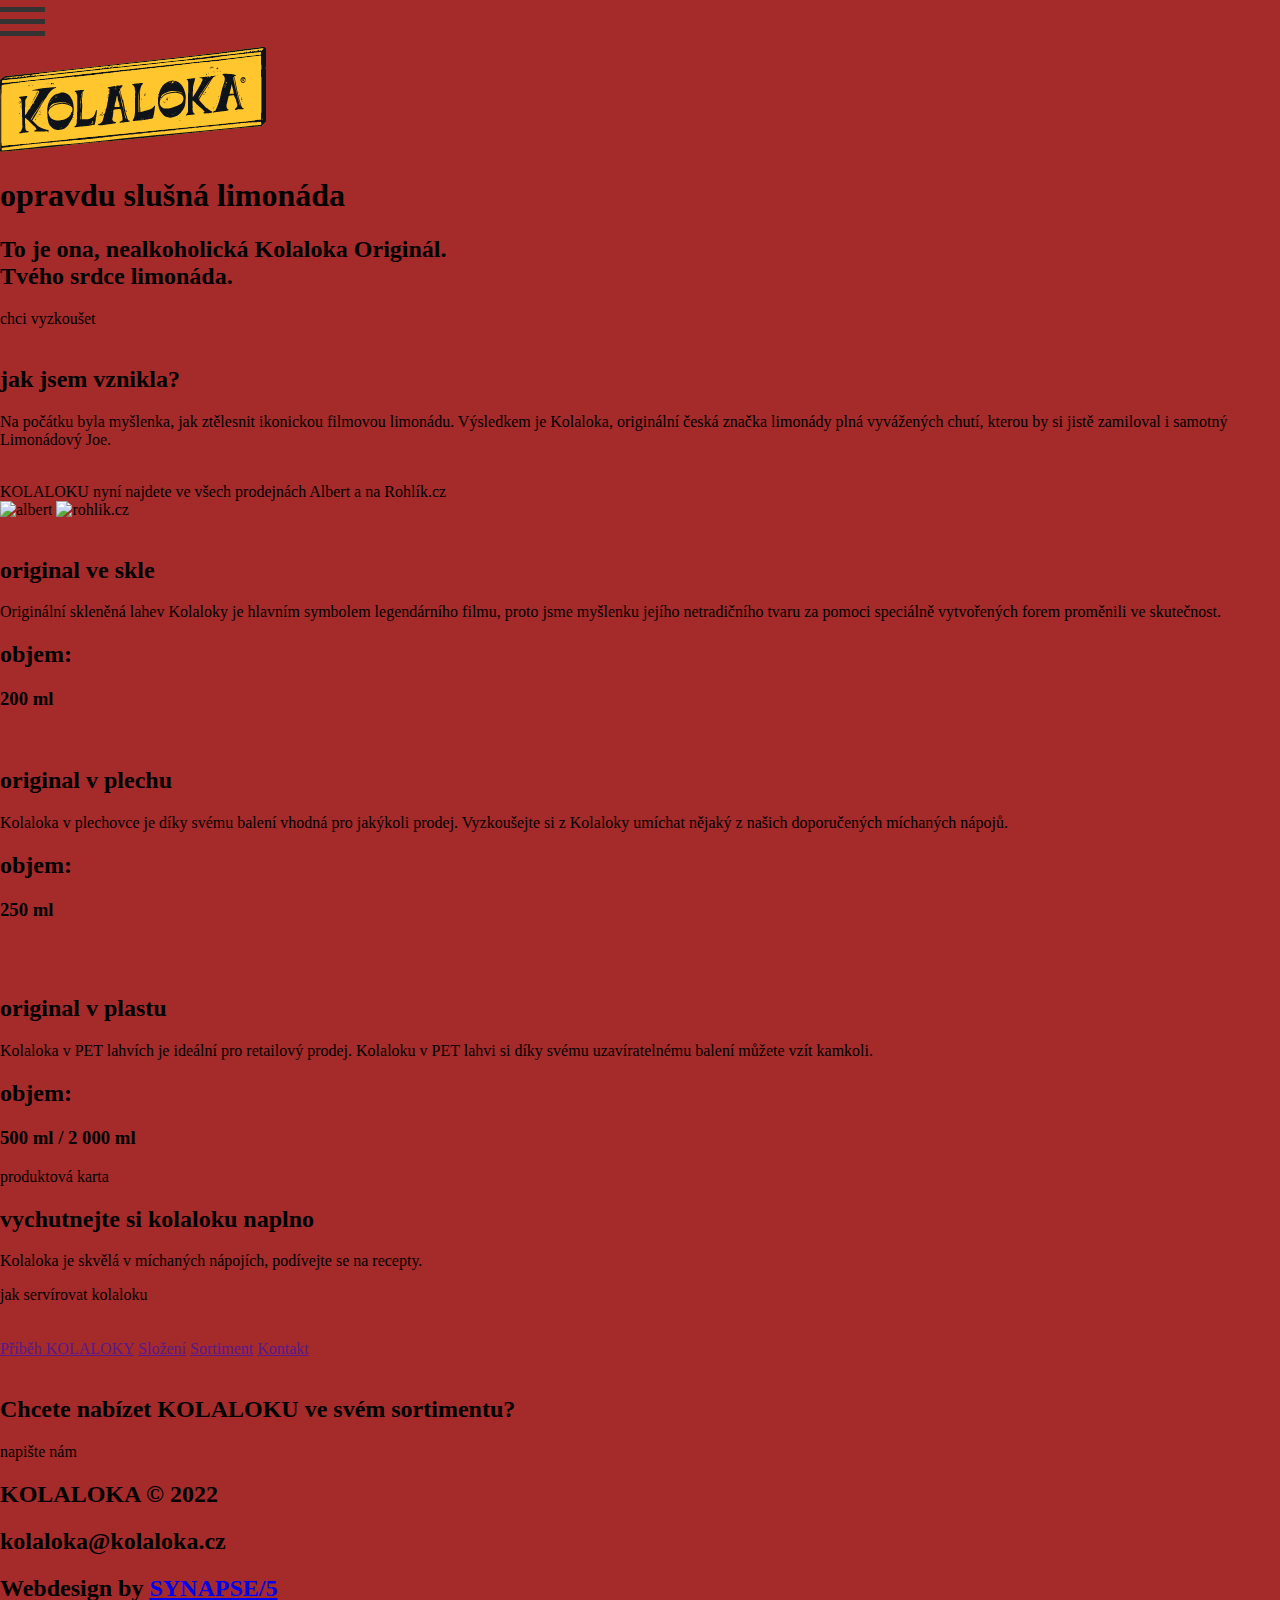
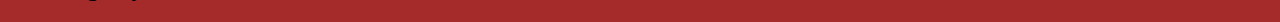
==== index.html @ 104c6e71 "first commit" ====
<!DOCTYPE html>
<html>
  <head>
    <meta charset="UTF-8" />
    <meta name="viewport" content="width=device-width, initial-scale=1" />
    <script src="https://ajax.googleapis.com/ajax/libs/jquery/3.6.0/jquery.min.js"></script>
    <link rel="stylesheet" href="./css/navbar.css" />
    <link rel="stylesheet" href="./css/hamburger.css" />


    <script src="./js/hamburger.js"></script>
    <script src="./js/navbar.js"></script>
    <script src="./js/navtoggle.js"></script>
  </head>
  <body style="max-width: 1920px; margin: auto; background-color: brown;" onresize="resize()">

<!-- Navigace (i pro mobil) -->

<div class="menu_overlay" id="translatetoggle">
      <div class="divbodyborder">
        <div class="flexlist">
          <ul class="list">
            <li class="listactive">
              <a onclick="toggle(1);"
                >KATEGORIE
                <img
                  src="./public/arrowrev.svg"
                  style="
                    z-index: 101;
                    padding-left: 1rem;
                    padding-bottom: 0.3rem;
                  "
              /></a>
            </li>
            <li class="list1"><a href="./o_nas.html">O NÁS</a></li>
            <li class="list1">
              <a href="./dalsi_produkty_sluzby.html">CO UMÍME</a>
            </li>
            <li class="list1"><a href="#">AKČNÍ NABÍDKA</a></li>
            <li class="list1"><a href="./kontakty.html">KONTAKTY</a></li>
          </ul>

          <ul class="list">
            <li class="listactive">
              <a onclick="toggle(2);"
                >OSTATNÍ
                <img
                  src="./public/arrowrev.svg"
                  style="
                    z-index: 101;
                    padding-left: 1rem;
                    padding-bottom: 0.3rem;
                  "
              /></a>
            </li>
            <li class="list2"><a href="ke_stazeni.html">KE STAŽENÍ</a></li>
            <li class="list2"><a href="#">REFERENCE</a></li>
          </ul>

          <ul class="list">
            <li class="listactive">
              <a onclick="toggle(3);"
                >KONTAKTY
                <img
                  src="./public/arrowrev.svg"
                  style="
                    z-index: 101;
                    padding-left: 1rem;
                    padding-bottom: 0.3rem;
                  "
              /></a>
            </li>
            <li class="list3">
              <a href="https://www.instagram.com/bestparkett/?hl=en"
                >FACEBOOK</a
              >
            </li>
            <li class="list3">
              <a href="https://www.facebook.com/Bestparkett-433970756640379/"
                >INSTAGRAM</a
              >
            </li>
            <li class="list3"><a href="#">TEL.: +420 774 280 205</a></li>
          </ul>
        </div>
      </div>
    </div>


<nav>
<div>

</div>



        <div class="container2" onclick="myFunction(this)" style="z-index: 101">
          <div class="bar1"></div>
          <div class="bar2"></div>
          <div class="bar3"></div>
        </div>


<div>
  <img src="./public/logo.png" alt="kolaloka_logo">
</div>
</nav>

<!-- Indexový header (jiný naž na podstránkách) -->

<main>
  <div>
    <h1>opravdu slušná limonáda</h1>
    <h2>To je ona, nealkoholická Kolaloka Originál. <br> Tvého srdce limonáda. </h2>
    <div>chci vyzkoušet</div>


  </div>
<div>
  <img src="" alt="">
</div>

</main>


<section>
  <h2>jak jsem vznikla?</h2>
  <p>Na počátku byla myšlenka, jak ztělesnit ikonickou filmovou limonádu. Výsledkem je Kolaloka, originální česká značka limonády plná vyvážených chutí, kterou by si jistě zamiloval i samotný Limonádový Joe.</p>
<div><img src="" alt=""></div>


</section>

<section>
<div>
  KOLALOKU nyní najdete ve všech prodejnách Albert a na Rohlík.cz


</div>

<div>
<img src="" alt="albert">
<img src="" alt="rohlik.cz">
</div>
</section>



<section>
<div>
  <img src="" alt="">
  <img src="" alt="">
  <h2>
    original ve skle
  </h2>
  <p>
    Originální skleněná lahev Kolaloky je hlavním symbolem legendárního filmu, proto jsme myšlenku jejího netradičního tvaru za pomoci speciálně vytvořených forem proměnili ve skutečnost.
  </p>
  <h2>
    objem:
  </h2>
  <h3>
    200 ml
  </h3>
</div>

<div>
    <img src="" alt="">
  <img src="" alt="">
  <h2>
    original v plechu
  </h2>
  <p>
    Kolaloka v plechovce je díky svému balení vhodná pro jakýkoli prodej. Vyzkoušejte si z Kolaloky umíchat nějaký z našich doporučených míchaných nápojů.
  </p>
  <h2>
    objem:
  </h2>
  <h3>
    250 ml
  </h3>
</div>

<div>
    <div>
      <img src="" alt="">
      <img src="" alt="">
    </div>
  <img src="" alt="">
  <h2>
    original v plastu
  </h2>
  <p>
    Kolaloka v PET lahvích je ideální pro retailový prodej. Kolaloku v PET lahvi si díky svému uzavíratelnému balení můžete vzít kamkoli.
  </p>
  <h2>
    objem:
  </h2>
  <h3>
    500 ml / 2 000 ml
  </h3>
</div>

<div>produktová karta</div>
</section>


<section>
  <h2>vychutnejte si kolaloku naplno</h2>
  <p>Kolaloka je skvělá v míchaných nápojích, podívejte se na recepty.</p>
  <div>jak servírovat kolaloku</div>
</section>

<section>
  <img src="" alt="">
</section>

<section>
  <img src="" alt="">
</section>

<section>

 <!-- insert instagram plug in -->

</section>


<!-- footer sekce -->
<section>
<div>
  <a href="">Příběh KOLALOKY</a>
   <a href="">Složení</a>
    <a href="">Sortiment</a>
     <a href="">Kontakt</a>
</div>

<div>
  <img src="" alt="">
</div>

<div>
  <h2>Chcete nabízet KOLALOKU ve svém sortimentu?</h2>
  <div>napište nám</div>
</div>
</section>

<!-- copyright -->

<footer>

  <h2> KOLALOKA © 2022 </h2>
  <h2> kolaloka@kolaloka.cz</h2>
  <h2>Webdesign by <a href="https://www.synapse5.com/">SYNAPSE/5</a></h2>

</footer>
  </body>
---- css/navbar.css ----
.menu_overlay {
  width: 100%;
  max-width: 1920px;
  height: 100vh;
  position: absolute;
  overflow: hidden;
  color: #fff;
  z-index: 100;
  transform: translateY(-100%);
  transition: transform 0.5s ease;
  background-color: #DA251D;
  display: flex;
  justify-content: center;
  align-items: center;
}
.flexlist{
  display: flex; 
  flex-direction: row; 
  justify-content: space-between;
}
.active{
  max-width: 1920px;
  width: 100%;
  height: 100vh;
  position: absolute;
  overflow: hidden;
  color: #fff;
  z-index: 100;
  transform: translateY(0%);
  transition: transform 0.5s ease;
  background-color: #DA251D;
  display: flex;
  justify-content: center;
  align-items: center;
}

.list li {
  list-style-type: none;
  height: 90px;
  width: 280px;
  padding: 5px;
}

.list a {
  font-size: 1.5rem;
  font-family: 'Poppins', sans-serif;
  font-weight: 500;
  text-decoration: none;
  color: #fff;
  display: block;
  border-bottom: 2px solid transparent;
  transition: all 0.4s ease;
}

.list a:hover {
  color: #000000;
}

.menu_overlay .fas {
  position: absolute;
  right: 20px;
  top: 20px;
  font-size: 2.5rem;
  transition: all 0.3s ease;
  z-index: 100;
}
.menu_overlay .fas:hover {
  color: #222;
  transform: scale(1.1) rotate(180deg);
}

.fas {
  font-size: 2rem;
  color: #222;
}

.fas:hover {
  color: #222;
}

.listactive{
  display: none;
  cursor: pointer;
}

.list1{
  display:block;
  transition: .6s ease opacity,.6s ease transform;
}

.list2{
  display:block;
  transition: .6s ease opacity,.6s ease transform;
}

.list3{
  display:block;
  transition: .6s ease opacity,.6s ease transform;
}

@media (min-width: 451px) and (max-width: 1222px) {

  .listactive{
    display: block;
  }
  
  .list1{
    display:none;
   
  }
  
  .list2{
    display:none;
    
  }
  
  .list3{
    display:none;
  }
  
    .list {
      display: flex;
      flex-direction: column;
    }
  
  
  
    .flexlist{
    display: flex; 
    flex-direction: column; 
    justify-content: center;
  }
  
  .list li {
  height: 35px;
  }

}

@media screen and (max-width: 450px) {
.listactive{
  display: block;
}

.list1{
  display:none;
 
}

.list2{
  display:none;
  
}

.list3{
  display:none;
}

  .list {
    display: flex;
    flex-direction: column;
  }



  .flexlist{
  display: flex; 
  flex-direction: column; 
  justify-content: center;
}

.list li {
height: 35px;
}
}
---- css/hamburger.css ----
.container {
  display: flex;
  flex-direction: row;
  justify-content: center;
  padding-bottom: 0.5rem;

}

.container2 {
  display: inline-block;
  cursor: pointer;

}

.bar1,
.bar2,
.bar3 {
  width: 45px;
  height: 5px;
  background-color: #333;
  margin: 7px 0;
  transition: 0.4s;
}

.change .bar1 {
  -webkit-transform: rotate(-45deg) translate(-9px, 6px);
  transform: rotate(-45deg) translate(-9px, 6px);
  background-color: white;
}

.change .bar2 {
  opacity: 0;
}

.change .bar3 {
  -webkit-transform: rotate(45deg) translate(-8px, -8px);
  transform: rotate(45deg) translate(-8px, -8px);
  background-color: white;
}

@media (min-width: 1025px) and (max-width: 1280px) {
}

@media (min-width: 768px) and (max-width: 1024px) {
}

@media (min-width: 481px) and (max-width: 1100px) {
  .container {
    display: flex;
    flex-direction: row;
    justify-content: center;
    padding-bottom: 0.5rem;
  }

  .container2 {
    display: inline-block;
    cursor: pointer;
  }

  .bar1,
  .bar2,
  .bar3 {
    width: 45px;
    height: 5px;
    background-color: #333;
    margin: 7px 0;
    transition: 0.4s;
  }

  .change .bar1 {
    -webkit-transform: rotate(-45deg) translate(-9px, 6px);
    transform: rotate(-45deg) translate(-9px, 6px);
  }

  .change .bar2 {
    opacity: 0;
  }

  .change .bar3 {
    -webkit-transform: rotate(45deg) translate(-8px, -8px);
    transform: rotate(45deg) translate(-8px, -8px);
  }
}

@media (max-width: 480px) {
  .container {
    display: flex;
    flex-direction: row;
    justify-content: center;
    padding-bottom: 0.5rem;
  }

  .container2 {
    display: inline-block;
    cursor: pointer;
  }

  .bar1,
  .bar2,
  .bar3 {
    width: 45px;
    height: 5px;
    background-color: #333;
    margin: 7px 0;
    transition: 0.4s;
  }

  .change .bar1 {
    -webkit-transform: rotate(-45deg) translate(-9px, 6px);
    transform: rotate(-45deg) translate(-9px, 6px);
  }

  .change .bar2 {
    opacity: 0;
  }

  .change .bar3 {
    -webkit-transform: rotate(45deg) translate(-8px, -8px);
    transform: rotate(45deg) translate(-8px, -8px);
  }
}
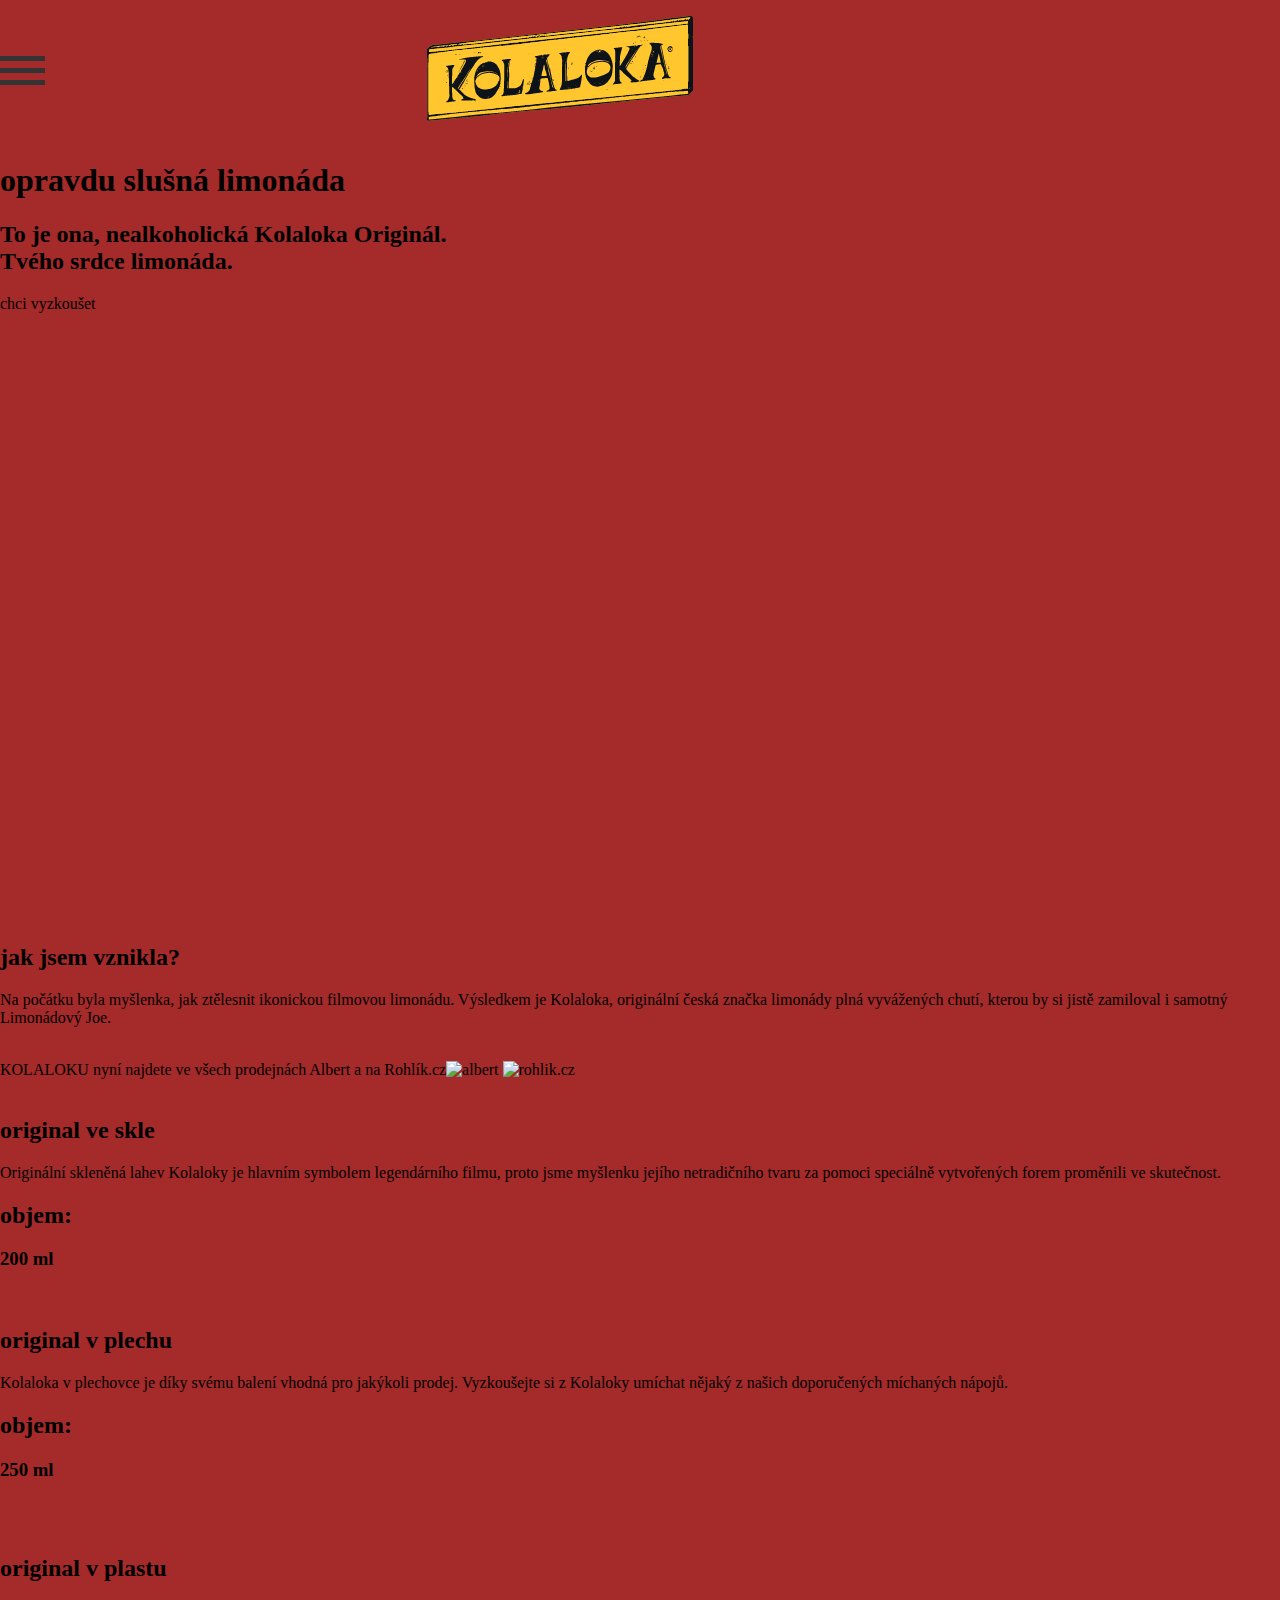
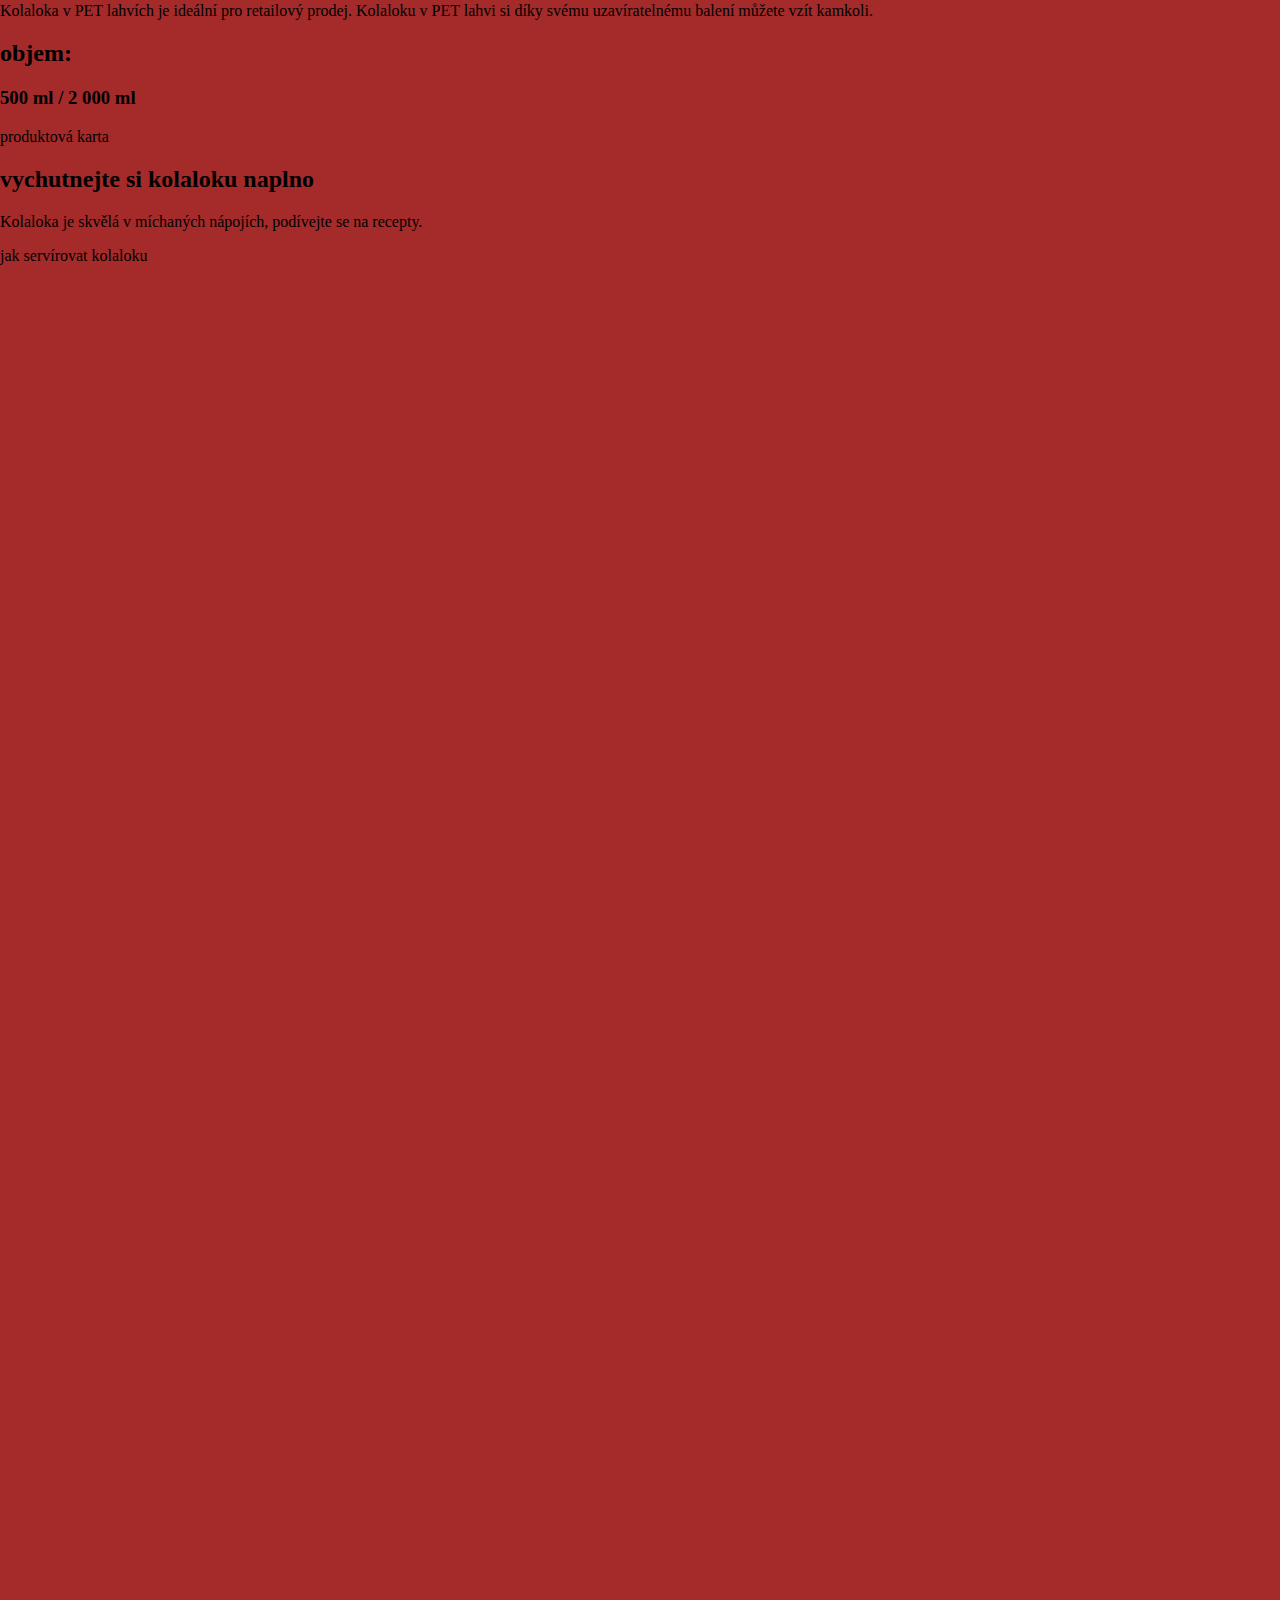
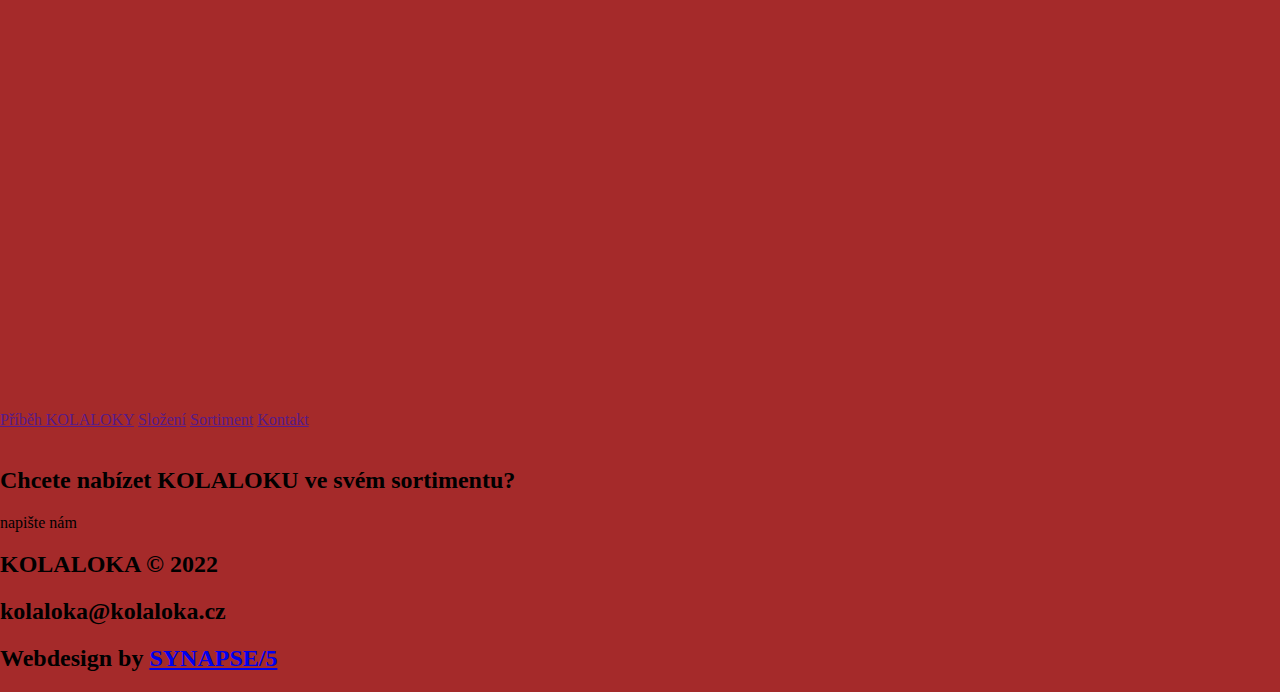
==== commit 9204551b: "core html with styles to be transfered as css" ====
--- a/index.html
+++ b/index.html
@@ -6,7 +6,7 @@
     <script src="https://ajax.googleapis.com/ajax/libs/jquery/3.6.0/jquery.min.js"></script>
     <link rel="stylesheet" href="./css/navbar.css" />
     <link rel="stylesheet" href="./css/hamburger.css" />
-
+    <link rel="stylesheet" href="./css/global.css" />
 
     <script src="./js/hamburger.js"></script>
     <script src="./js/navbar.js"></script>
@@ -87,14 +87,10 @@
     </div>
 
 
-<nav>
-<div>
-
-</div>
-
-
-
-        <div class="container2" onclick="myFunction(this)" style="z-index: 101">
+<nav style="display: grid; grid-template-columns: 1fr 1fr 1fr; padding-top: 1rem; padding-bottom: 1rem;" class="element_border">
+
+
+        <div class="container2" onclick="myFunction(this)" style="z-index: 101; margin-top: auto; margin-bottom: auto;">
           <div class="bar1"></div>
           <div class="bar2"></div>
           <div class="bar3"></div>
@@ -104,11 +100,19 @@
 <div>
   <img src="./public/logo.png" alt="kolaloka_logo">
 </div>
+
+<div>
+
+</div>
+
 </nav>
 
+
 <!-- Indexový header (jiný naž na podstránkách) -->
-
-<main>
+<div style="width:100%; min-height: 783px; background-image: url('./public/index/header_bg.png'); background-repeat: no-repeat;
+  background-size: 783px, auto">
+<!-- <img src="./public/index/header_bg.png" alt="" style="position: absolute; z-index: -2;"> -->
+<main class="element_border" style="height: inherit; display: grid; grid-template-columns: 1fr 1fr;">
   <div>
     <h1>opravdu slušná limonáda</h1>
     <h2>To je ona, nealkoholická Kolaloka Originál. <br> Tvého srdce limonáda. </h2>
@@ -116,12 +120,12 @@
 
 
   </div>
-<div>
-  <img src="" alt="">
+<div style="width: 100%; ">
+  <img src="./public/index/kolaloka_char_header.png" style="height: 719px; margin-top: 3.9rem;" alt="">
 </div>
 
 </main>
-
+</div>
 
 <section>
   <h2>jak jsem vznikla?</h2>
@@ -131,16 +135,16 @@
 
 </section>
 
-<section>
-<div>
+<section class="element_border" style="display: flex; flex-direction:row">
+<div style="margin-left:0; ">
   KOLALOKU nyní najdete ve všech prodejnách Albert a na Rohlík.cz
 
 
 </div>
 
-<div>
-<img src="" alt="albert">
-<img src="" alt="rohlik.cz">
+<div style="margin-right:0; ">
+<img src="./public/index/albert.svg" alt="albert">
+<img src="./public/index/rohlik.png" alt="rohlik.cz">
 </div>
 </section>
 
@@ -205,21 +209,22 @@
 </section>
 
 
-<section>
+<section class="element_border" style="min-height: 440px;">
+  <img src="./public/index/Jakservirovat.png" alt="" style="position: absolute; z-index: -2;">
   <h2>vychutnejte si kolaloku naplno</h2>
   <p>Kolaloka je skvělá v míchaných nápojích, podívejte se na recepty.</p>
   <div>jak servírovat kolaloku</div>
 </section>
 
-<section>
-  <img src="" alt="">
-</section>
-
-<section>
-  <img src="" alt="">
-</section>
-
-<section>
+<section class="element_border" style="min-height: 363px;">
+  <img src="./public/index/novaprichut.png" alt="">
+</section>
+
+<section style="padding-top:4rem;">
+  <img src="./public/index/kdeochutnat.png" alt="">
+</section>
+
+<section style="height: 960px; width:100%;">
 
  <!-- insert instagram plug in -->
 
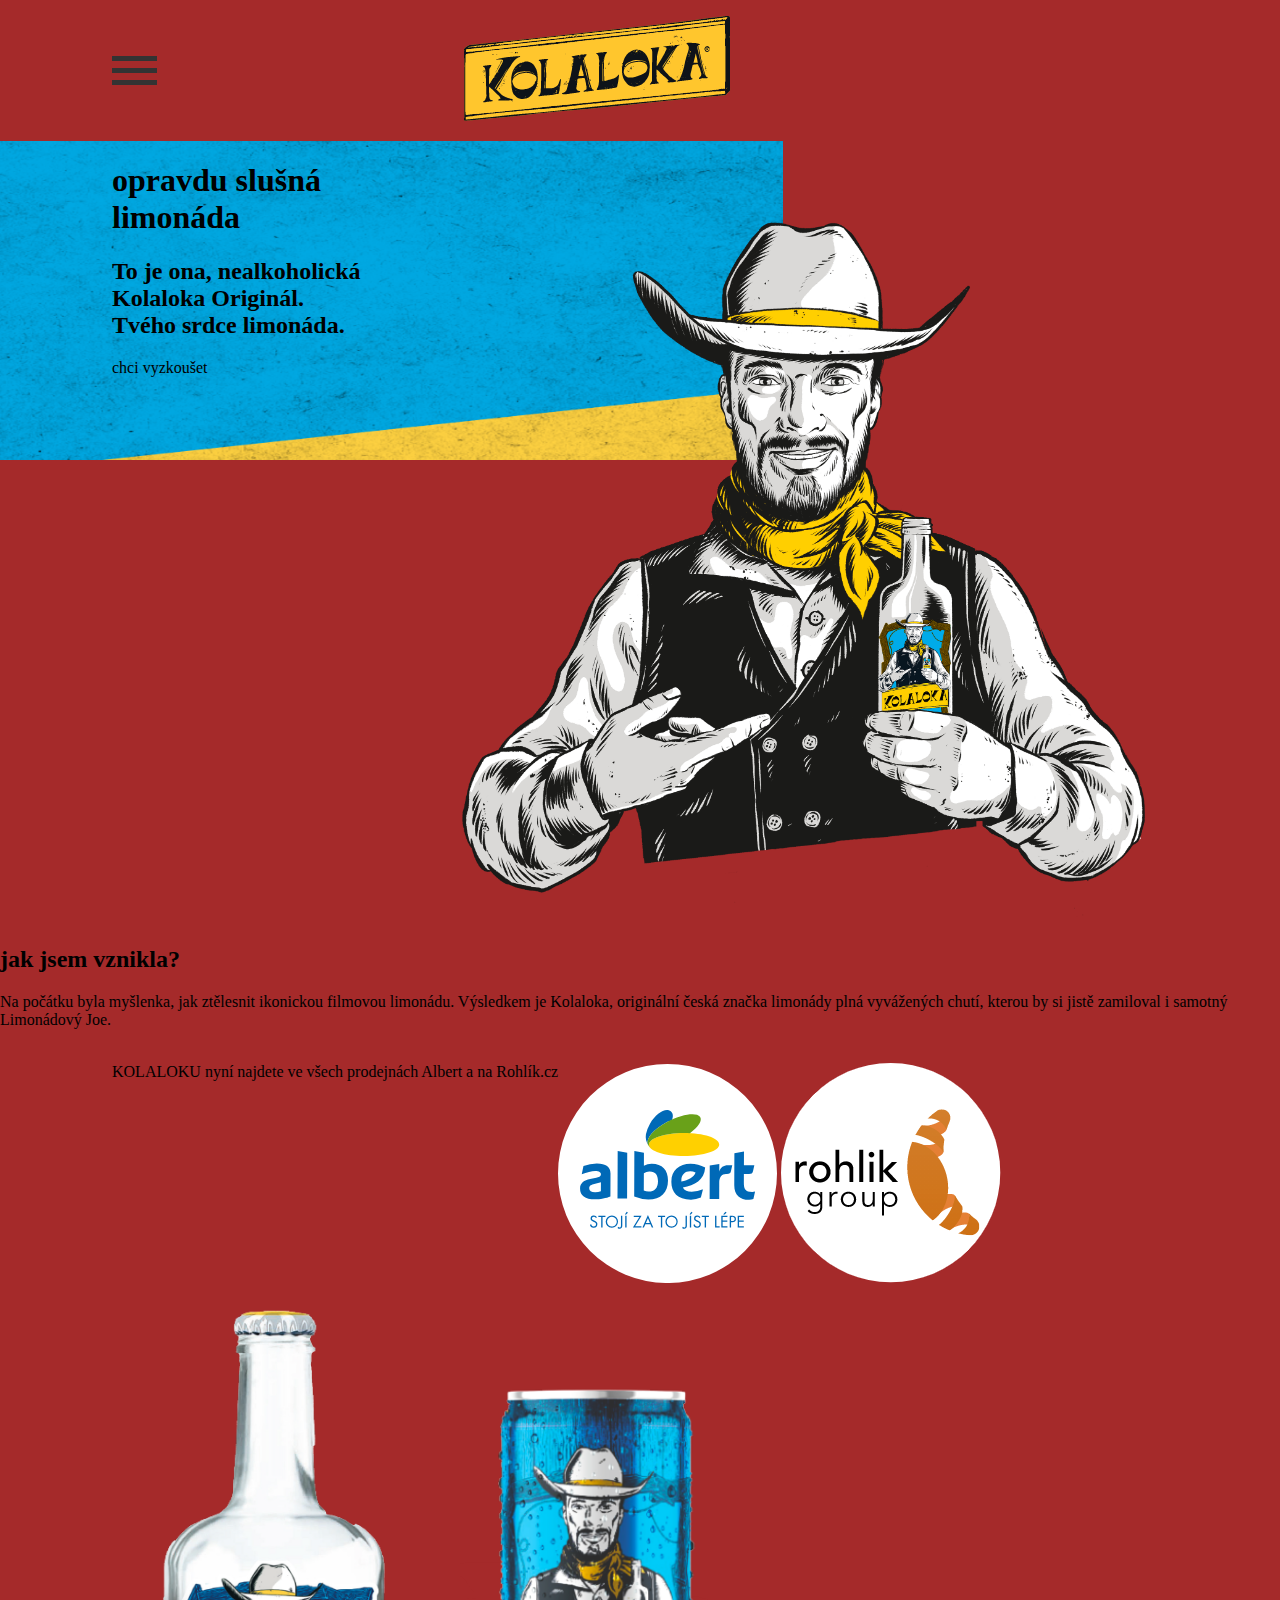
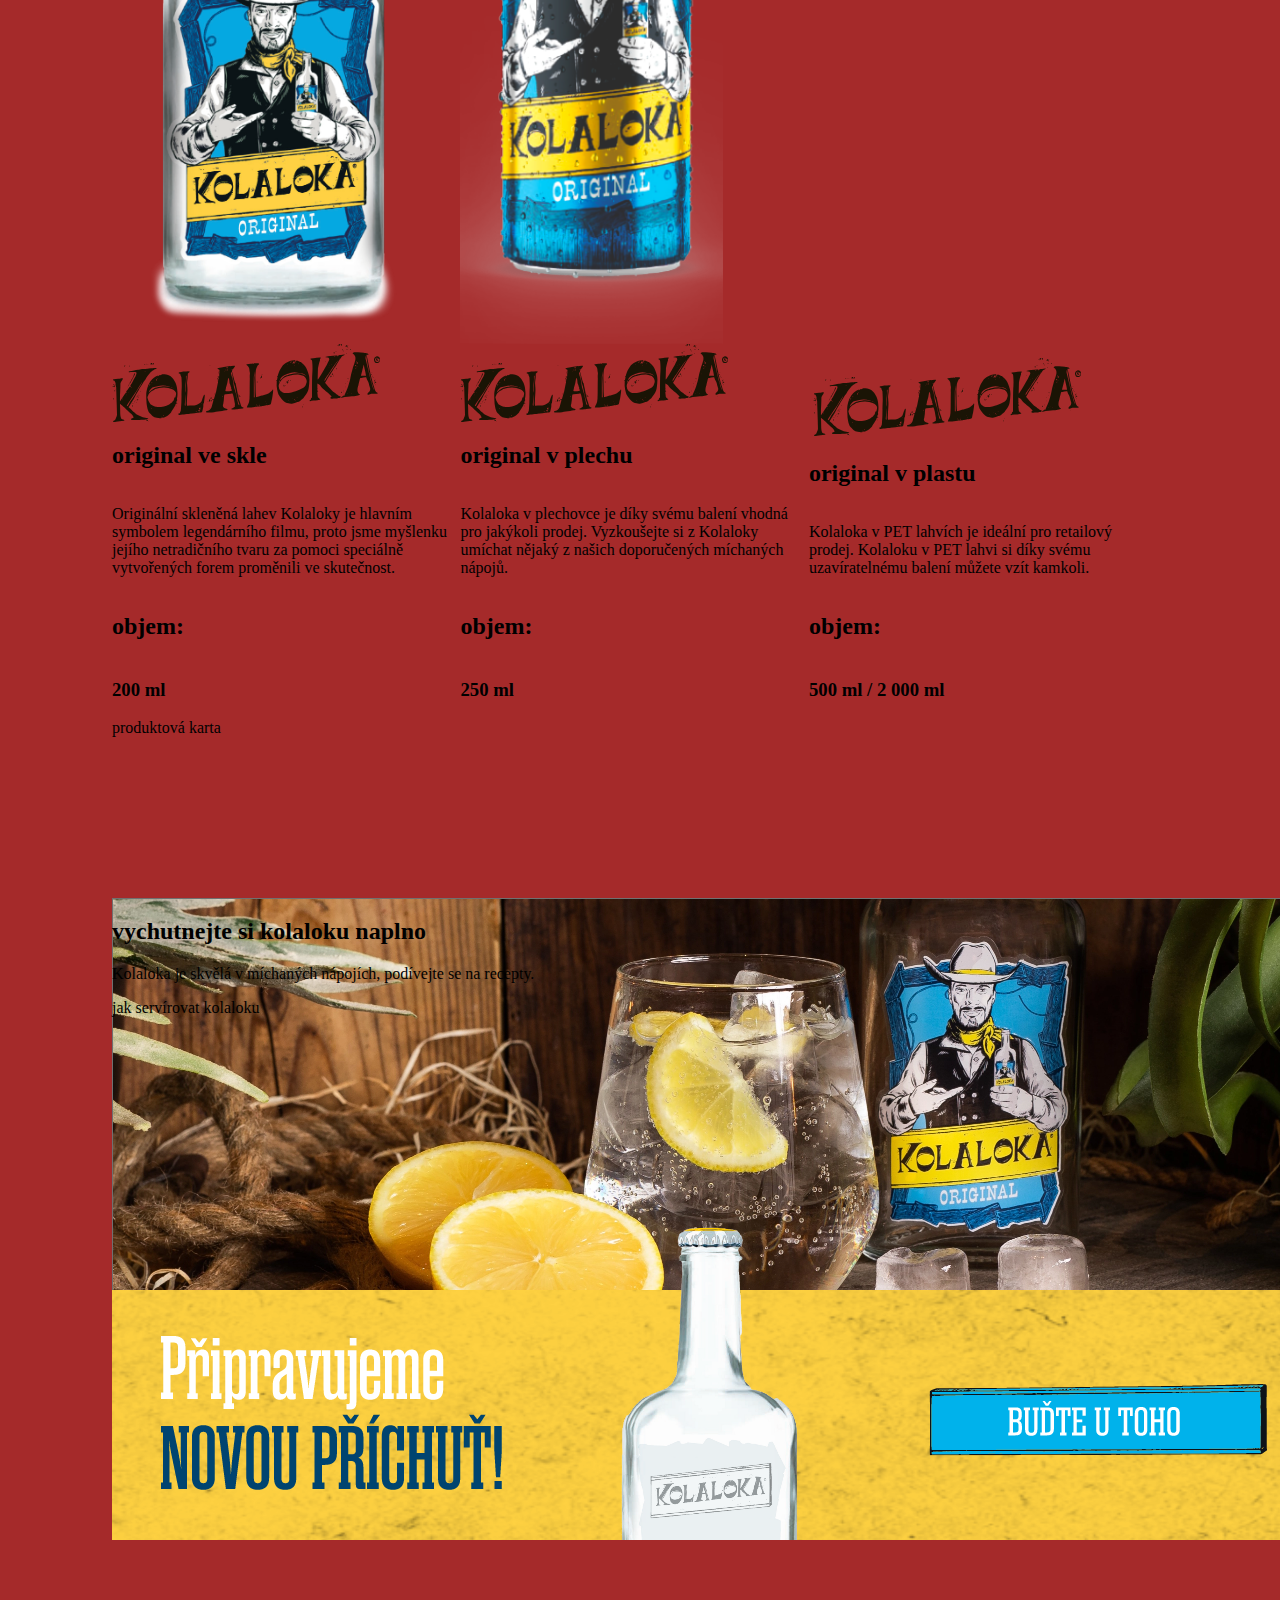
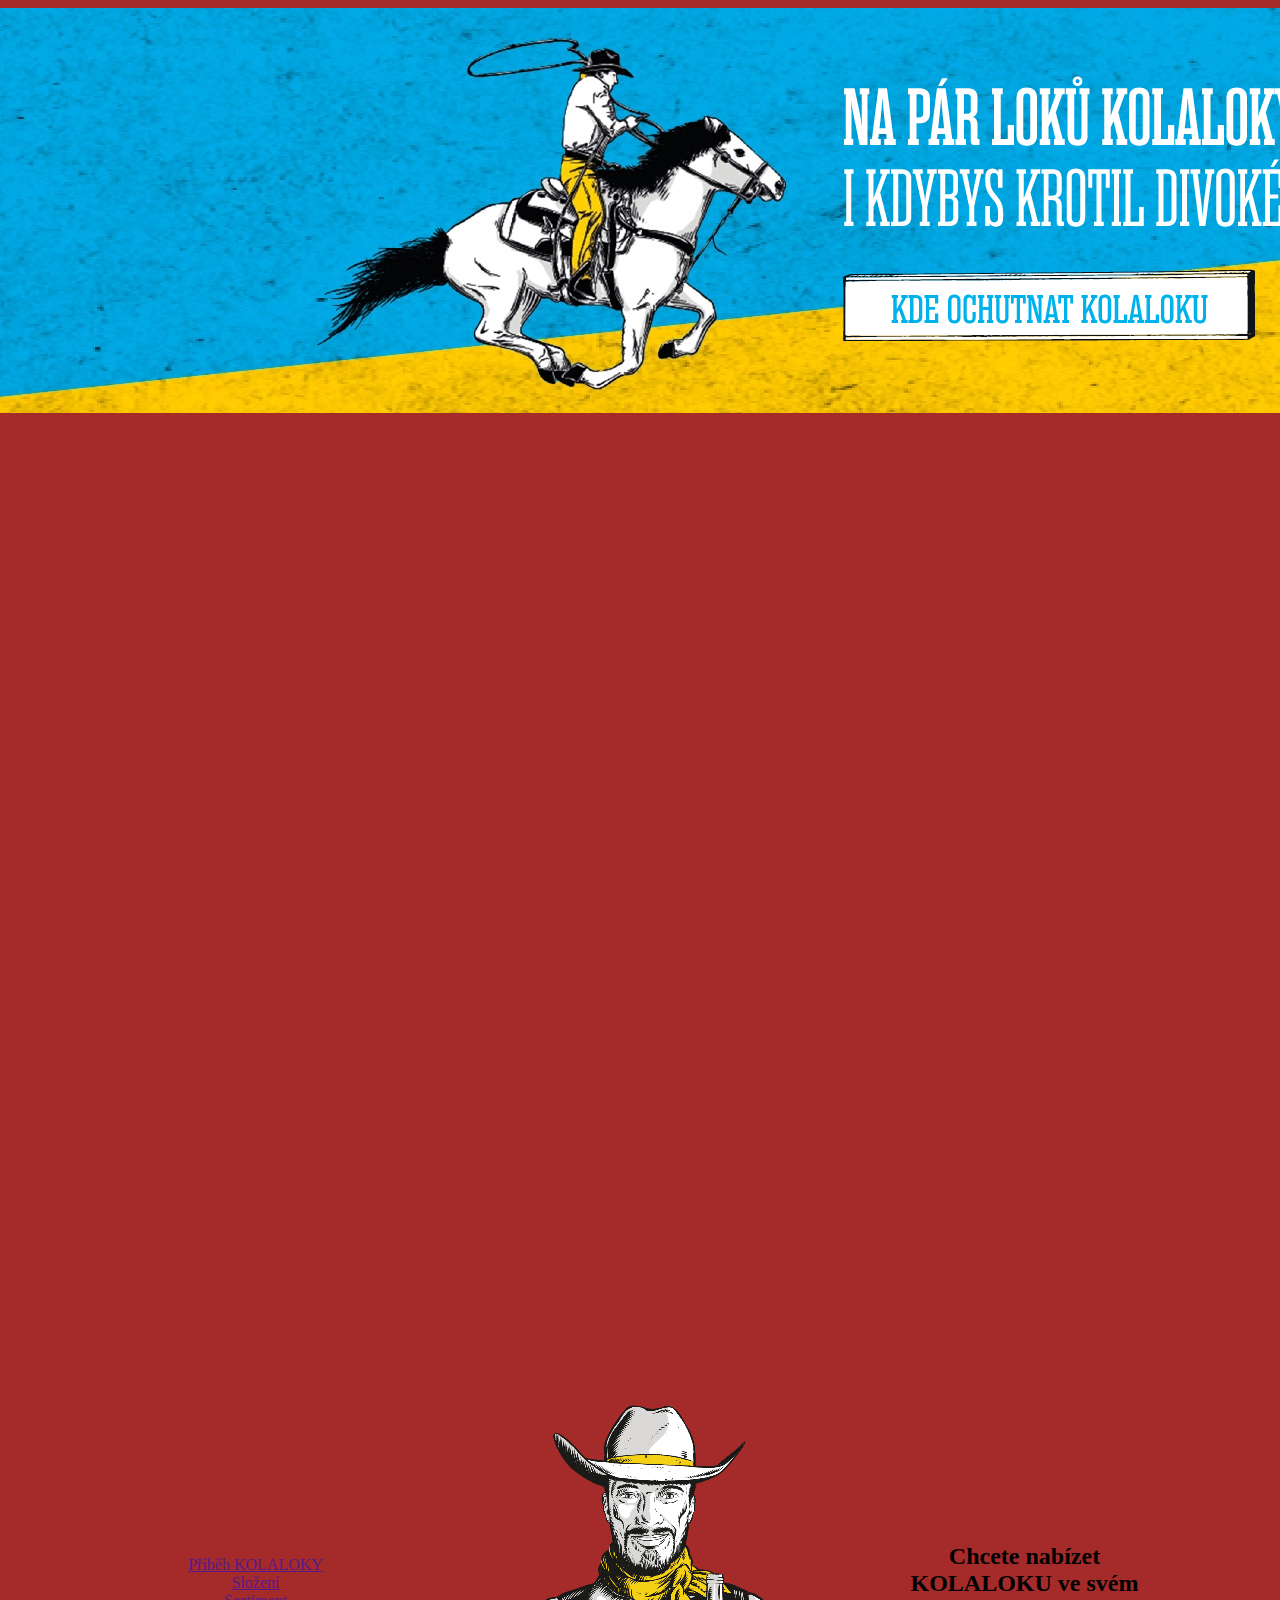
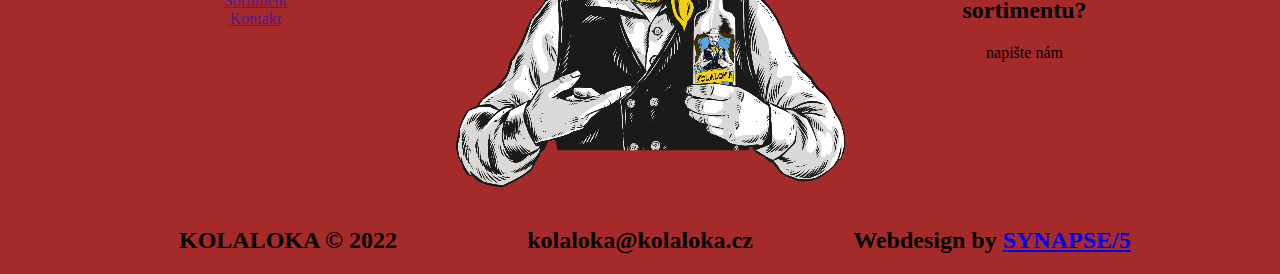
==== commit f880ce78: "update + img upload" ====
--- a/index.html
+++ b/index.html
@@ -150,10 +150,11 @@
 
 
 
-<section>
-<div>
-  <img src="" alt="">
-  <img src="" alt="">
+<section style="display: grid; grid-template-columns: 33% 33% 33%;" class="element_border">
+
+<div style="display: flex; flex-direction:column; align-self: end;">
+  <img src="./public/index/kolasklo.png" alt="" style="max-width: 397px; ">
+  <img src="./public/index/kolalokasortimentlogo.svg" alt="" style="max-width: 268px;">
   <h2>
     original ve skle
   </h2>
@@ -168,9 +169,9 @@
   </h3>
 </div>
 
-<div>
-    <img src="" alt="">
-  <img src="" alt="">
+<div style="display: flex; flex-direction:column; align-self: end;" >
+    <img src="./public/index/kolaplech.png" alt="" style="max-width: 263px; ">
+  <img src="./public/index/kolalokasortimentlogo.svg" alt="" style="width: 268px;">
   <h2>
     original v plechu
   </h2>
@@ -185,10 +186,10 @@
   </h3>
 </div>
 
-<div>
+<div style="display: flex; flex-direction:column; align-self: end;">
     <div>
       <img src="" alt="">
-      <img src="" alt="">
+      <img src="./public/index/kolalokasortimentlogo.svg" alt="">
     </div>
   <img src="" alt="">
   <h2>
@@ -232,8 +233,8 @@
 
 
 <!-- footer sekce -->
-<section>
-<div>
+<section class="element_border"  style="height: inherit; display: grid; grid-template-columns: 1fr 1fr 1fr;">
+<div style="display: flex; flex-direction: column; justify-content: center; align-items: center;">
   <a href="">Příběh KOLALOKY</a>
    <a href="">Složení</a>
     <a href="">Sortiment</a>
@@ -241,10 +242,10 @@
 </div>
 
 <div>
-  <img src="" alt="">
-</div>
-
-<div>
+  <img src="./public/footerboi.png" alt="">
+</div>
+
+<div style="display: flex; flex-direction: column; justify-content: center; align-items: center; text-align: center;">
   <h2>Chcete nabízet KOLALOKU ve svém sortimentu?</h2>
   <div>napište nám</div>
 </div>
@@ -252,11 +253,11 @@
 
 <!-- copyright -->
 
-<footer>
-
-  <h2> KOLALOKA © 2022 </h2>
-  <h2> kolaloka@kolaloka.cz</h2>
-  <h2>Webdesign by <a href="https://www.synapse5.com/">SYNAPSE/5</a></h2>
+<footer class="element_border" style="height: inherit; display: grid; grid-template-columns: 1fr 1fr 1fr;">
+
+  <h2 style="margin-inline: auto;"> KOLALOKA © 2022 </h2>
+  <h2 style="margin-inline: auto;"> kolaloka@kolaloka.cz</h2>
+  <h2 style="margin-inline: auto;">Webdesign by <a href="https://www.synapse5.com/">SYNAPSE/5</a></h2>
 
 </footer>
   </body>--- a/css/global.css
+++ b/css/global.css
@@ -0,0 +1,36 @@
+
+.element_border {
+  width: 62.5%;
+  margin: auto;
+  align-content: center;
+}
+
+body {
+  margin: auto;
+  padding: 0;
+  overflow-x: hidden;
+}
+
+@media (min-width: 1024px) and (max-width: 1480px) {
+  .element_border {
+    width: 82.5%;
+  }
+}
+
+@media (min-width: 768px) and (max-width: 1024px) {
+  .element_border {
+    width: 82.5%;
+  }
+}
+
+@media (min-width: 481px) and (max-width: 767px) {
+  .element_border {
+    width: 92.5%;
+  }
+}
+
+@media (max-width: 480px) {
+  .element_border {
+    width: 92.5%;
+  }
+}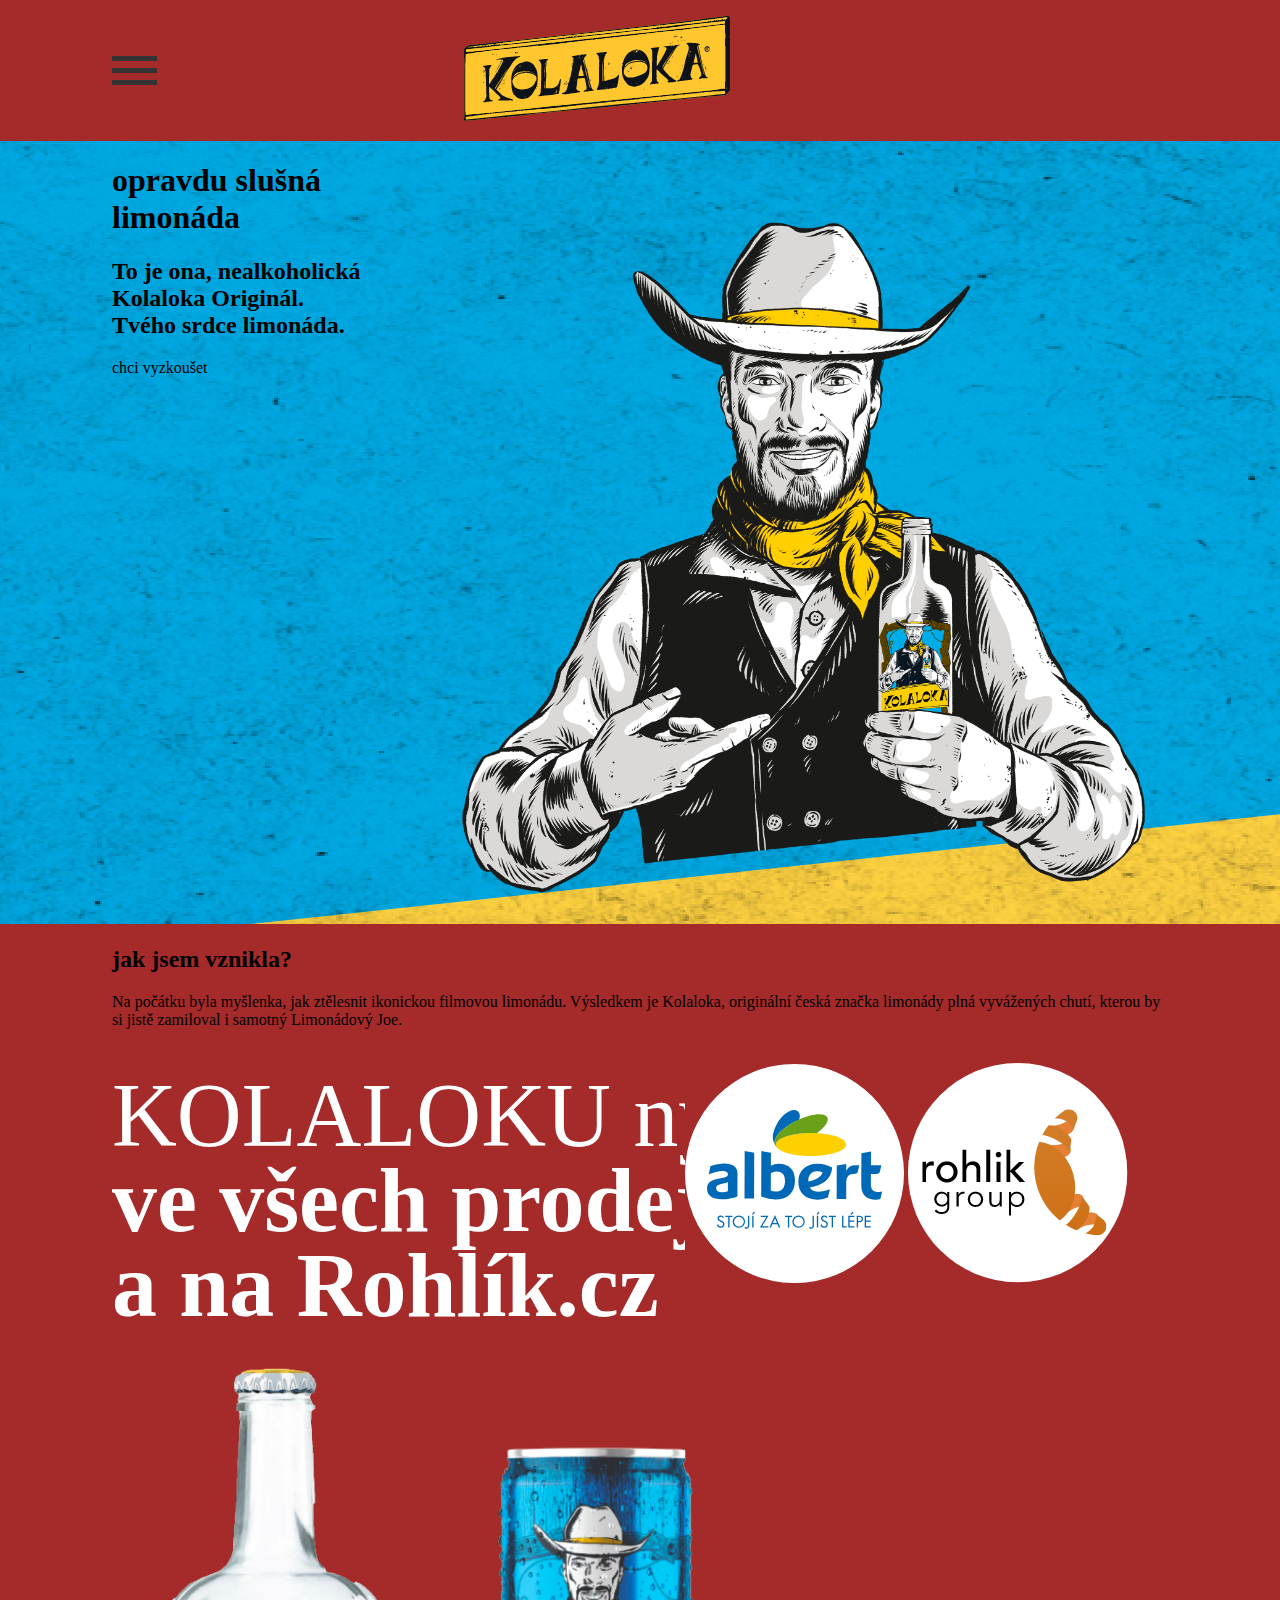
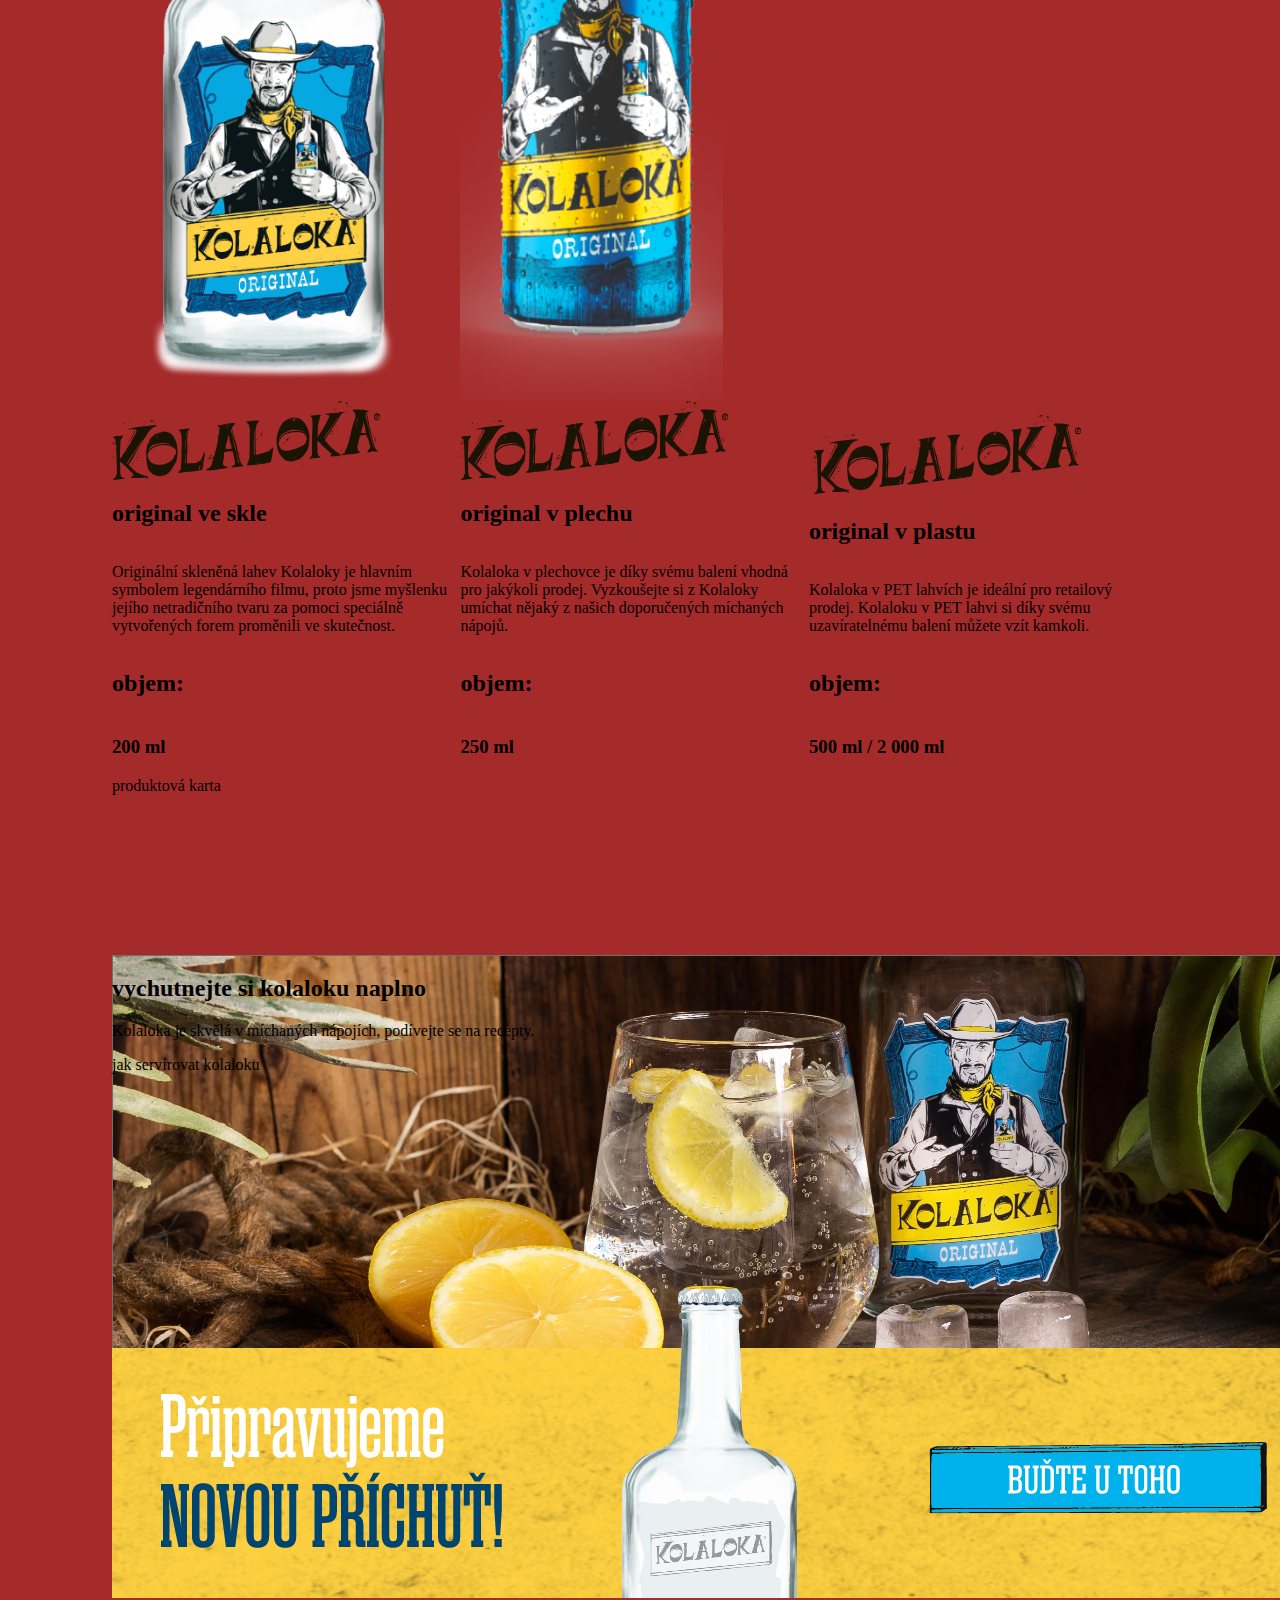
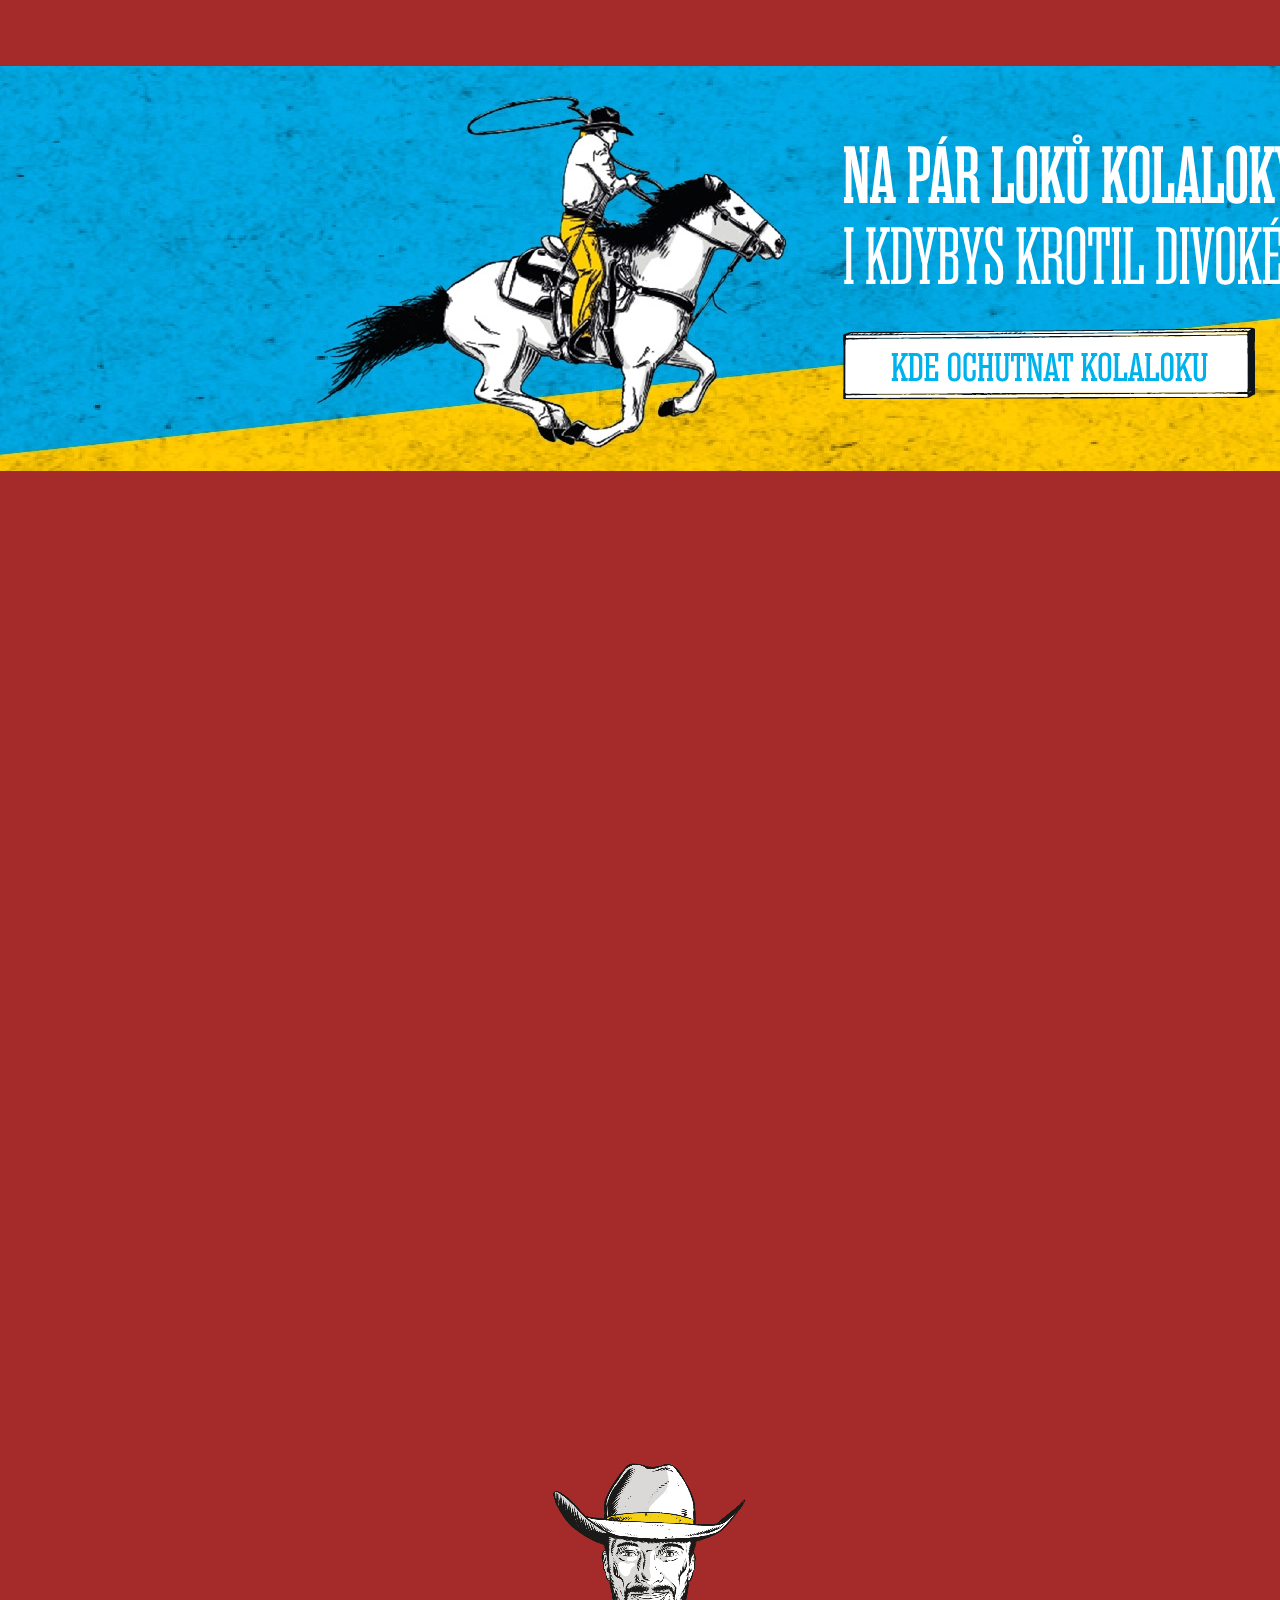
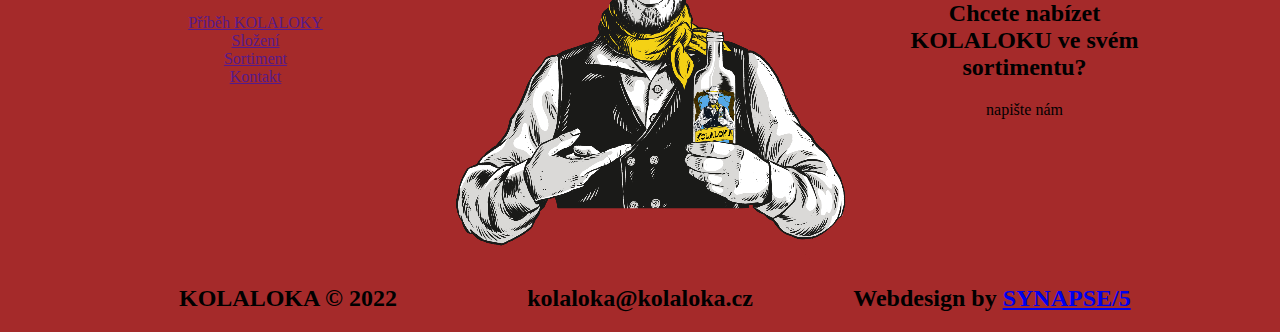
==== commit 5fa5c49b: "Add files via upload" ====
--- a/index.html
+++ b/index.html
@@ -110,7 +110,7 @@
 
 <!-- Indexový header (jiný naž na podstránkách) -->
 <div style="width:100%; min-height: 783px; background-image: url('./public/index/header_bg.png'); background-repeat: no-repeat;
-  background-size: 783px, auto">
+ ">
 <!-- <img src="./public/index/header_bg.png" alt="" style="position: absolute; z-index: -2;"> -->
 <main class="element_border" style="height: inherit; display: grid; grid-template-columns: 1fr 1fr;">
   <div>
@@ -127,7 +127,7 @@
 </main>
 </div>
 
-<section>
+<section class="element_border">
   <h2>jak jsem vznikla?</h2>
   <p>Na počátku byla myšlenka, jak ztělesnit ikonickou filmovou limonádu. Výsledkem je Kolaloka, originální česká značka limonády plná vyvážených chutí, kterou by si jistě zamiloval i samotný Limonádový Joe.</p>
 <div><img src="" alt=""></div>
@@ -137,7 +137,8 @@
 
 <section class="element_border" style="display: flex; flex-direction:row">
 <div style="margin-left:0; ">
-  KOLALOKU nyní najdete ve všech prodejnách Albert a na Rohlík.cz
+  <img src="./public/kolalokunajdete.svg" alt="find" style="max-width: 573px;
+  max-height: 278px;">
 
 
 </div>
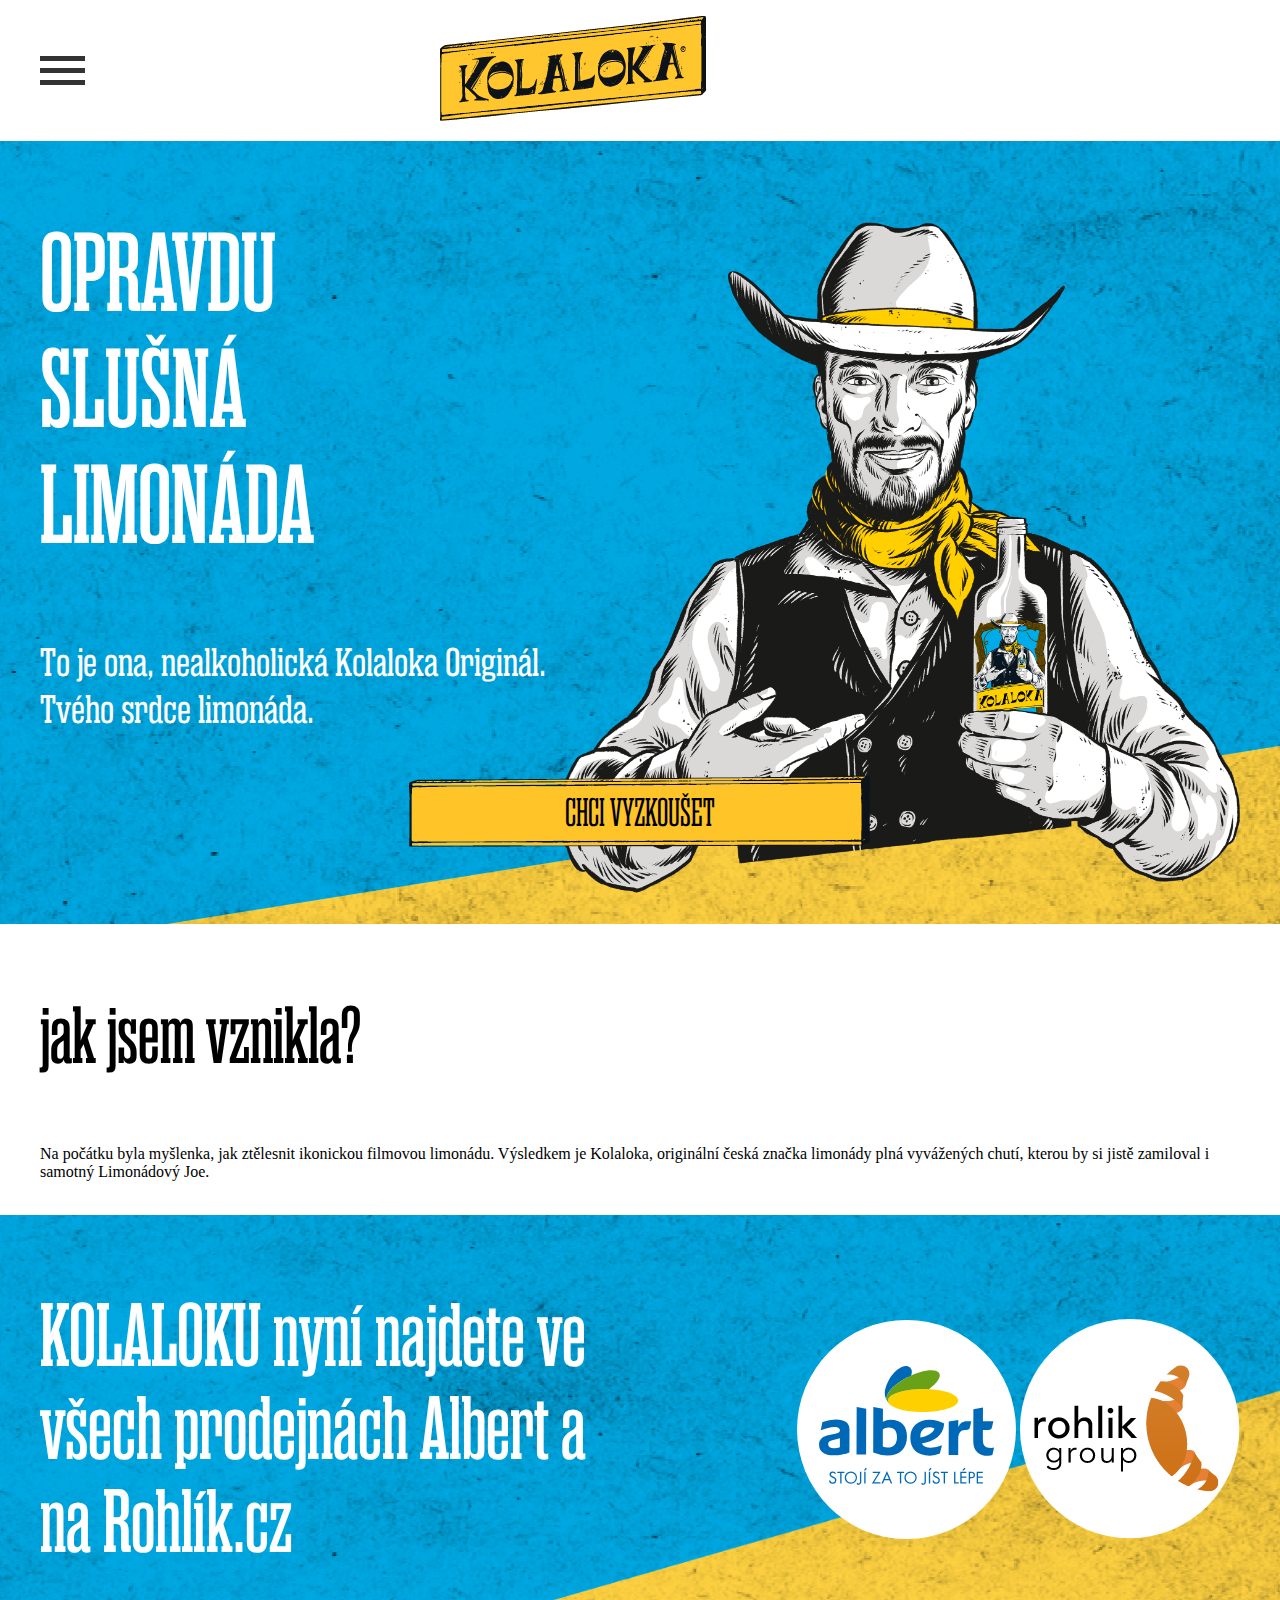
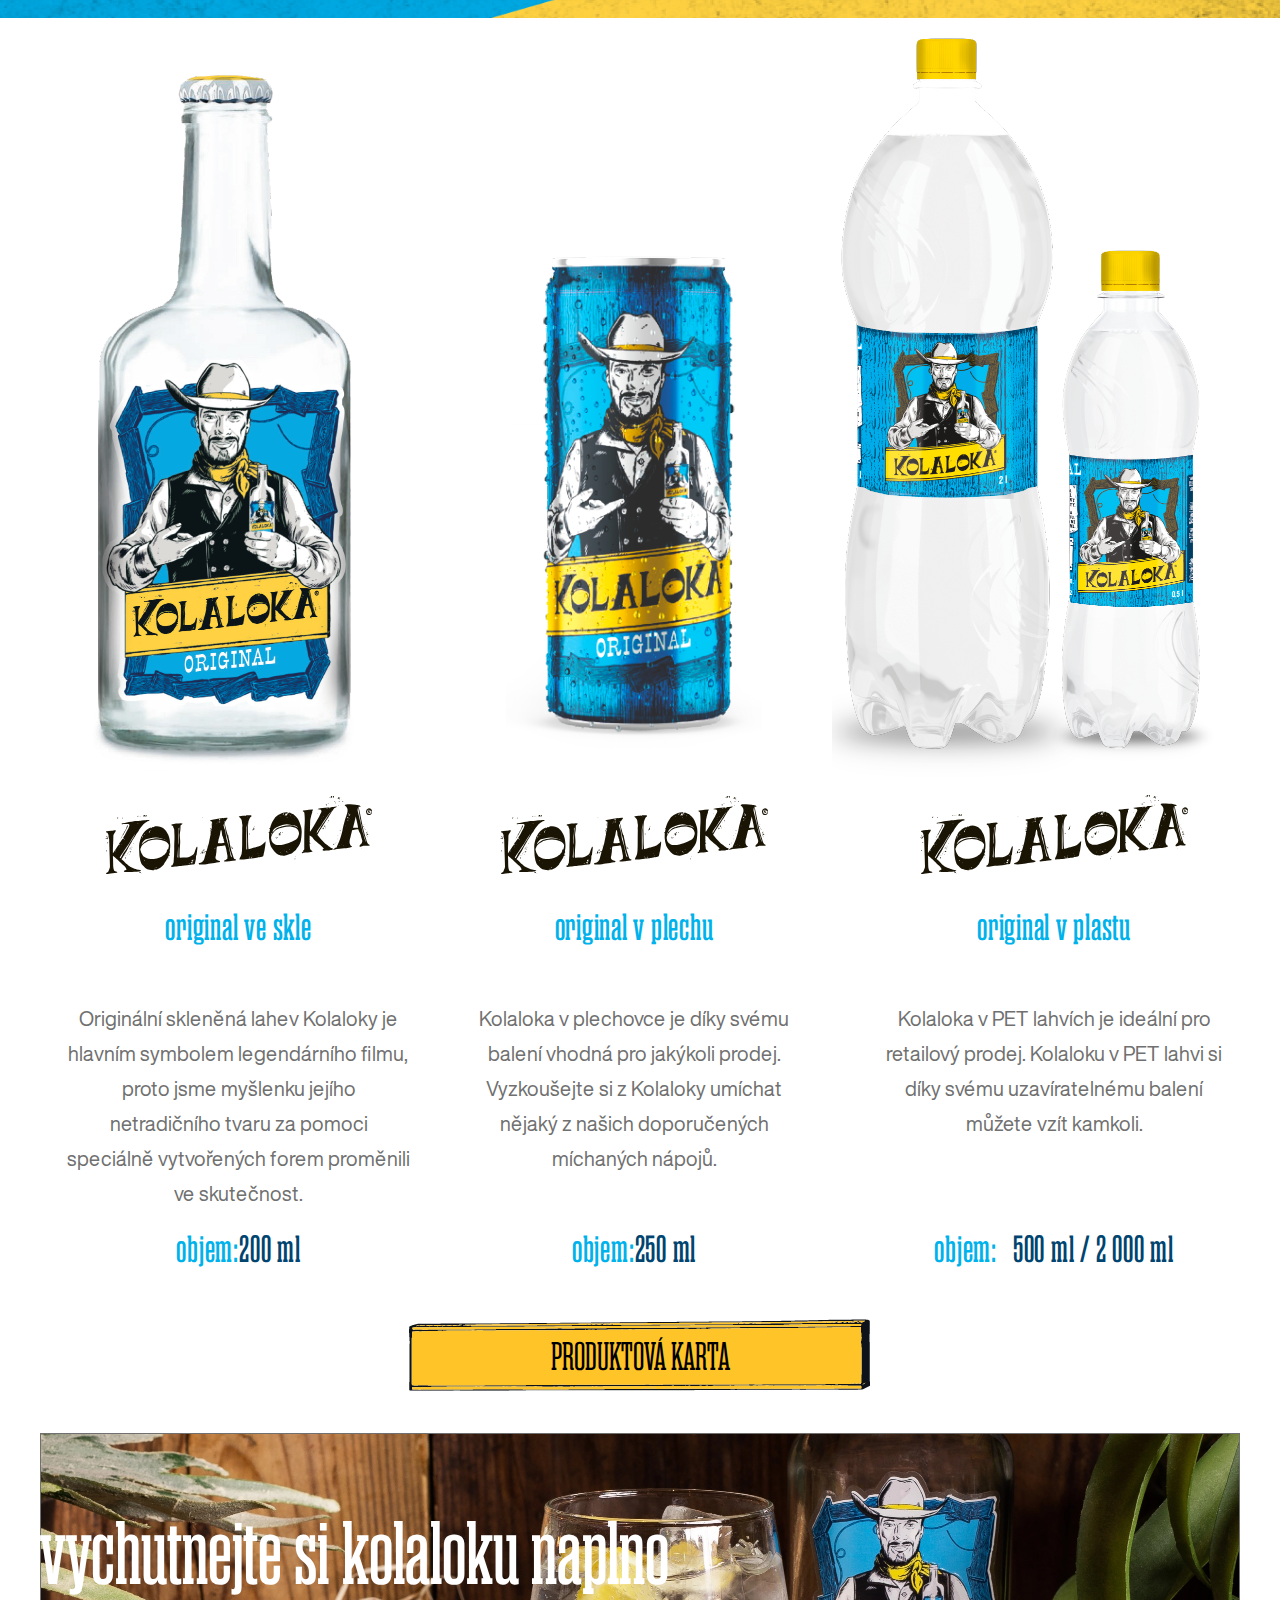
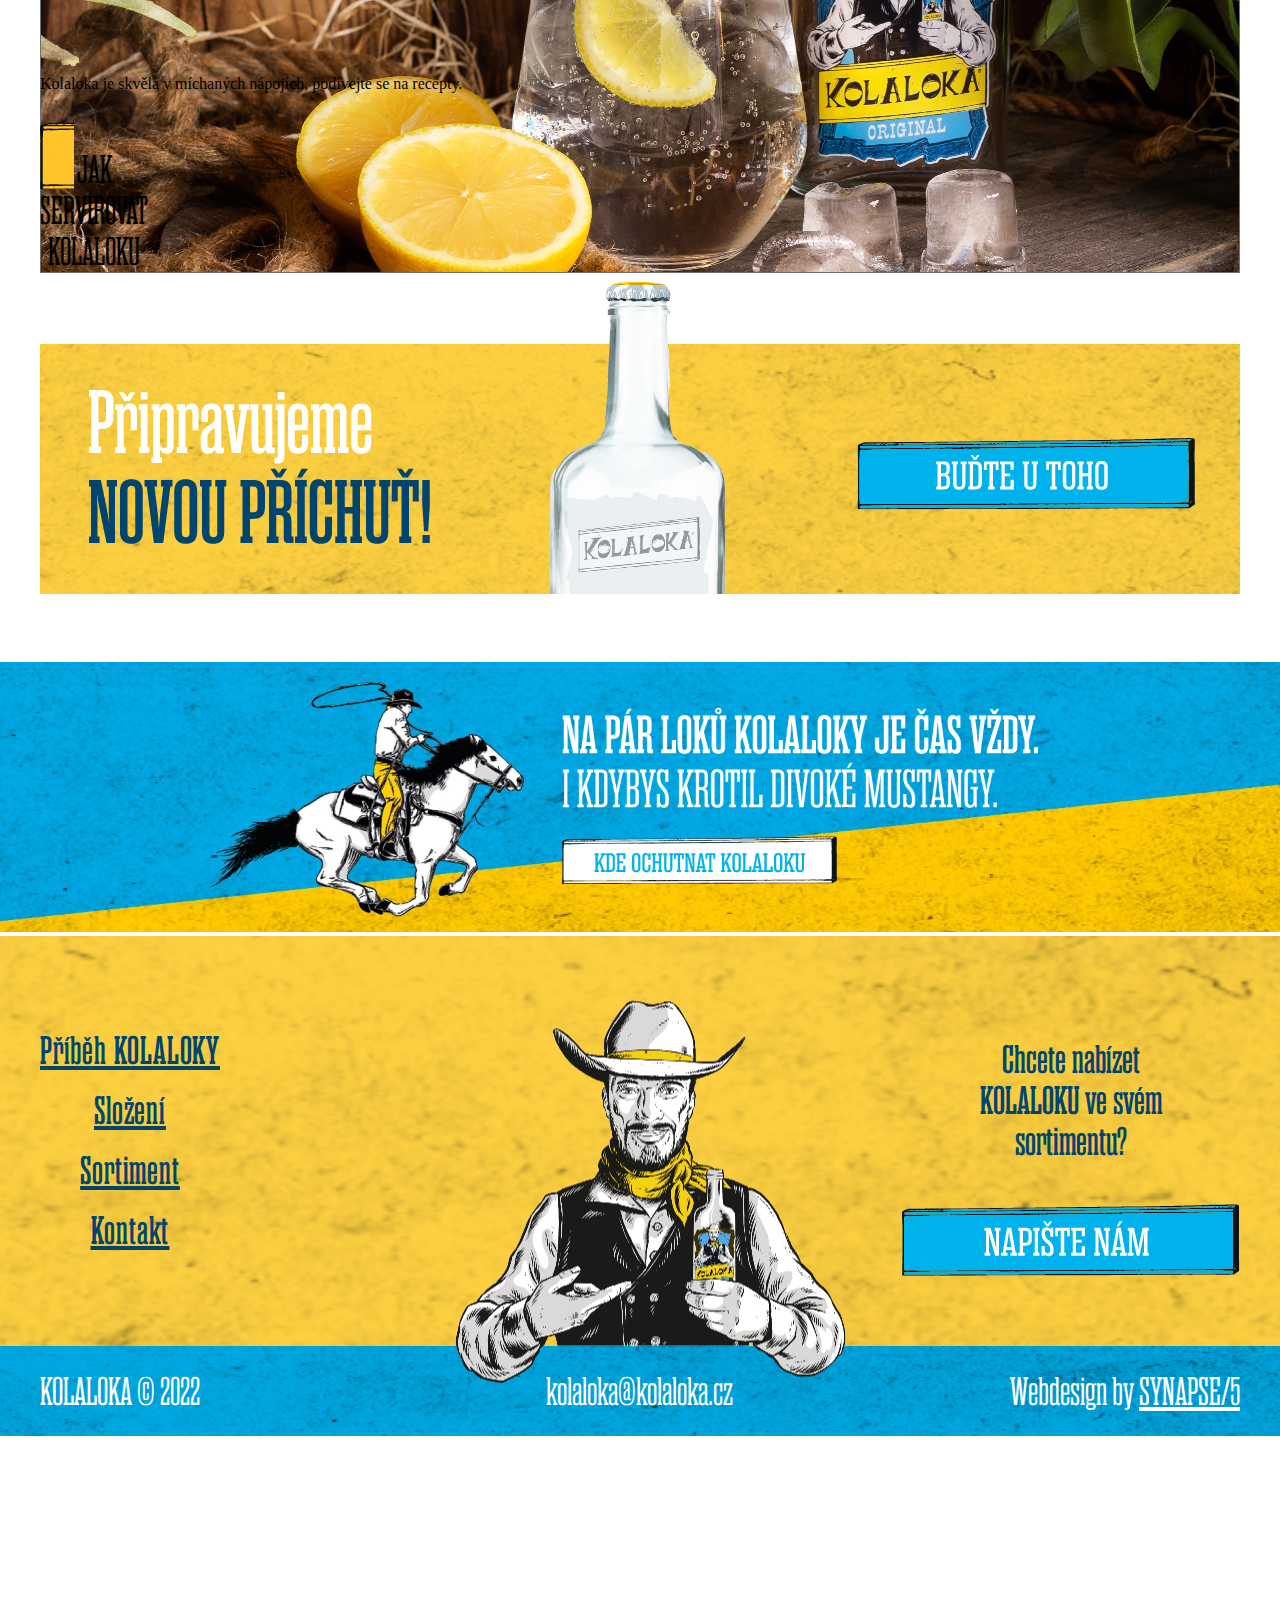
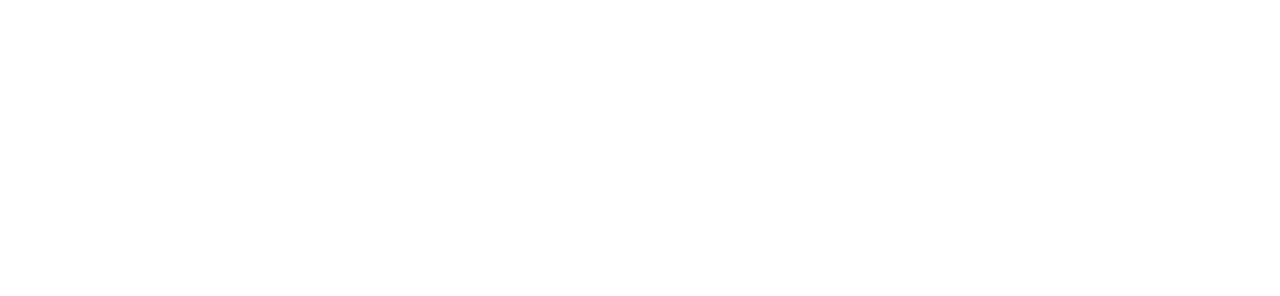
==== commit 811f0fb6: "Add files via upload" ====
--- a/index.html
+++ b/index.html
@@ -3,16 +3,47 @@
   <head>
     <meta charset="UTF-8" />
     <meta name="viewport" content="width=device-width, initial-scale=1" />
-    <script src="https://ajax.googleapis.com/ajax/libs/jquery/3.6.0/jquery.min.js"></script>
+  
+
+
+<!-- CSS  FILES HERE -->
+
     <link rel="stylesheet" href="./css/navbar.css" />
     <link rel="stylesheet" href="./css/hamburger.css" />
     <link rel="stylesheet" href="./css/global.css" />
+    <link rel="stylesheet" href="./css/fontsize.css" />
+    <link rel="stylesheet" href="./css/fontfamily.css" />
+    <link rel="stylesheet" href="./scss/index.css">
+    <link rel="stylesheet" href="./scss/footer.css">
+
+<!-- SASS/SCSS COMPILED FILES HERE -->
+
+    <link rel="stylesheet" href="./scss/paralax.css" />
+
+
+<!-- JQUERRY  HERE -->
+
+    <script src="https://ajax.googleapis.com/ajax/libs/jquery/3.6.0/jquery.min.js"></script>   
+    
+    
+
+    <!-- JAVASCRIPT  HERE -->
 
     <script src="./js/hamburger.js"></script>
     <script src="./js/navbar.js"></script>
     <script src="./js/navtoggle.js"></script>
+    <script src="./js/parallax.js"></script>
+
+<!-- STYLES -->
+
+
+    <style>
+     /* .eapps-link{
+        display: none !important;
+      }*/
+    </style>
   </head>
-  <body style="max-width: 1920px; margin: auto; background-color: brown;" onresize="resize()">
+  <body style="max-width: 1920px; margin: auto; " onresize="resize()">
 
 <!-- Navigace (i pro mobil) -->
 
@@ -32,15 +63,15 @@
                   "
               /></a>
             </li>
-            <li class="list1"><a href="./o_nas.html">O NÁS</a></li>
-            <li class="list1">
-              <a href="./dalsi_produkty_sluzby.html">CO UMÍME</a>
-            </li>
-            <li class="list1"><a href="#">AKČNÍ NABÍDKA</a></li>
-            <li class="list1"><a href="./kontakty.html">KONTAKTY</a></li>
+            <li class="list1"><a href="./pribeh.html" class="px40">Pribeh značky</a></li>
+            <li class="list1"><a href="./kde_koupit.html" class="px40"> Kde koupit</a></li>
+            <li class="list1"><a href="./kontakt.html" class="px40">kontakt</a></li>
+            <li class="list1"><a href="./michane_napoje.html" class="px40">michane napoje</a></li>
+            <li class="list1"><a href="./pripravujeme.html" class="px40">pripravujeme</a></li>
+            <li class="list1"><a href="./produktova_karta.html" class="px40">produktova karta</a></li>
           </ul>
 
-          <ul class="list">
+          <!-- <ul class="list">
             <li class="listactive">
               <a onclick="toggle(2);"
                 >OSTATNÍ
@@ -81,13 +112,13 @@
               >
             </li>
             <li class="list3"><a href="#">TEL.: +420 774 280 205</a></li>
-          </ul>
+          </ul> -->
         </div>
       </div>
     </div>
 
 
-<nav style="display: grid; grid-template-columns: 1fr 1fr 1fr; padding-top: 1rem; padding-bottom: 1rem;" class="element_border">
+<nav class="element_border navbar">
 
 
         <div class="container2" onclick="myFunction(this)" style="z-index: 101; margin-top: auto; margin-bottom: auto;">
@@ -109,41 +140,56 @@
 
 
 <!-- Indexový header (jiný naž na podstránkách) -->
-<div style="width:100%; min-height: 783px; background-image: url('./public/index/header_bg.png'); background-repeat: no-repeat;
- ">
+<div class="indexheader_container">
+<img class="indexheader_container_img" src='./public/index/header_bg.png'
+ >
+</div>
 <!-- <img src="./public/index/header_bg.png" alt="" style="position: absolute; z-index: -2;"> -->
-<main class="element_border" style="height: inherit; display: grid; grid-template-columns: 1fr 1fr;">
-  <div>
-    <h1>opravdu slušná limonáda</h1>
-    <h2>To je ona, nealkoholická Kolaloka Originál. <br> Tvého srdce limonáda. </h2>
-    <div>chci vyzkoušet</div>
+<main class="element_border main_hd" style="height: inherit; display: grid; grid-template-columns: 1fr 1fr;">
+  <div class="index_hero" style="width: 494px; 
+  ">
+    <h1 style="text-align: left;
+    letter-spacing: 0px;
+    color: #FFFFFF;
+    text-transform: uppercase;" class="px112 rama_b">opravdu <br> slušná limonáda</h1>
+    <h2 style="text-align: left;
+    letter-spacing: 0px;
+    color: #FFFFFF;" class="px40 rama_er">To je ona, nealkoholická Kolaloka Originál. <br> Tvého srdce limonáda. </h2>
+    <section class="element_border index_product">
+      <div class="button_card"><img src="./public/button/yellow.png" alt="" ><h3 class="rama_r px40">chci vyzkoušet</h3></div>
+    </section>
 
 
   </div>
 <div style="width: 100%; ">
-  <img src="./public/index/kolaloka_char_header.png" style="height: 719px; margin-top: 3.9rem;" alt="">
+  <img src="./public/index/kolaloka_char_header.png" class="him_resp" style="height: 719px; margin-top: 3.9rem;" alt="">
 </div>
 
 </main>
 </div>
 
 <section class="element_border">
-  <h2>jak jsem vznikla?</h2>
+  <h2 class="rama_sb px81">jak jsem vznikla?</h2>
   <p>Na počátku byla myšlenka, jak ztělesnit ikonickou filmovou limonádu. Výsledkem je Kolaloka, originální česká značka limonády plná vyvážených chutí, kterou by si jistě zamiloval i samotný Limonádový Joe.</p>
 <div><img src="" alt=""></div>
 
 
 </section>
 
-<section class="element_border" style="display: flex; flex-direction:row">
-<div style="margin-left:0; ">
-  <img src="./public/kolalokunajdete.svg" alt="find" style="max-width: 573px;
-  max-height: 278px;">
-
-
-</div>
-
-<div style="margin-right:0; ">
+
+<img src="./public/michanenapoje/bg.png" alt="" style="position: absolute; z-index: -1; margin-top: 0rem; width: 100%; height:403px;" >
+<section class="element_border rohlik" style="display: flex; flex-direction:row; margin-top: auto; margin-bottom: auto; justify-content: space-between; align-items: center;">
+<div style="margin-left:0; margin-top: 0rem;">
+  <div class="index_where">
+    <h2 class="rama_sb px90">KOLALOKU nyní najdete ve všech prodejnách Albert a na Rohlík.cz</h2>
+  </div>
+
+
+</div>
+
+
+
+<div style="margin-right:0; margin-top: 5rem;">
 <img src="./public/index/albert.svg" alt="albert">
 <img src="./public/index/rohlik.png" alt="rohlik.cz">
 </div>
@@ -151,114 +197,161 @@
 
 
 
-<section style="display: grid; grid-template-columns: 33% 33% 33%;" class="element_border">
-
-<div style="display: flex; flex-direction:column; align-self: end;">
-  <img src="./public/index/kolasklo.png" alt="" style="max-width: 397px; ">
-  <img src="./public/index/kolalokasortimentlogo.svg" alt="" style="max-width: 268px;">
-  <h2>
+<section class="element_border hero parallax-container produkty">
+
+  
+<div style="display: flex; flex-direction:column; align-self: end; margin-top: 5rem; margin-inline: auto;">
+  <img src="./public/index/kolasklo.png" alt="" class="resp" style="max-width: 397px;margin-inline: auto; z-index: -2;">
+  <img src="./public/index/kolalokasortimentlogo.svg" alt="" style="max-width: 268px;margin-inline: auto;">
+  <h2 style="font: normal normal 600 38px/44px Rama Slab M; letter-spacing: 0.76px;
+  color: #00B2EB; text-align: center;">
     original ve skle
   </h2>
-  <p>
+  <p style="text-align: center;
+  font: normal normal normal 20px/35px Helvetica Now Display;
+  letter-spacing: 0px;
+  color: #707070; width: 344px;
+height: 169px; margin-inline: auto;" class="p_resp">
     Originální skleněná lahev Kolaloky je hlavním symbolem legendárního filmu, proto jsme myšlenku jejího netradičního tvaru za pomoci speciálně vytvořených forem proměnili ve skutečnost.
   </p>
-  <h2>
+  <div style="display: flex; flex-direction: row; align-items: center; justify-content: center;">
+  <h2 style="text-align: center;
+  font: normal normal 600 38px/44px Rama Slab M;
+  letter-spacing: 0.76px;color: #00B2EB;"  class="px38 rama_sb">
     objem:
   </h2>
-  <h3>
+  <h3 style="text-align: center;
+  font: normal normal 600 38px/44px Rama Slab M;
+  letter-spacing: 0.76px;color: #004470;" class="px38">
     200 ml
   </h3>
 </div>
-
-<div style="display: flex; flex-direction:column; align-self: end;" >
-    <img src="./public/index/kolaplech.png" alt="" style="max-width: 263px; ">
-  <img src="./public/index/kolalokasortimentlogo.svg" alt="" style="width: 268px;">
-  <h2>
+</div>
+
+<div style="display: flex; flex-direction:column; align-self: end; justify-content: center; margin-inline: auto;" >
+    <img src="./public/index/kolaplech.png" alt="" class="resp" style="max-width: 263px;margin-inline: auto; ">
+  <img src="./public/index/kolalokasortimentlogo.svg" alt="" style="width: 268px;margin-inline: auto;">
+  <h2 style="font: normal normal 600 38px/44px Rama Slab M; letter-spacing: 0.76px;
+  color: #00B2EB; text-align: center;">
     original v plechu
   </h2>
-  <p>
+  <p style="text-align: center;
+  font: normal normal normal 20px/35px Helvetica Now Display;
+  letter-spacing: 0px;
+  color: #707070;width: 344px;
+height: 169px; margin-inline: auto;" class="p_resp">
     Kolaloka v plechovce je díky svému balení vhodná pro jakýkoli prodej. Vyzkoušejte si z Kolaloky umíchat nějaký z našich doporučených míchaných nápojů.
   </p>
-  <h2>
+  <div style="display: flex; flex-direction: row; align-items: center; justify-content: center; ">
+  <h2 style="text-align: center;
+  font: normal normal 600 38px/44px Rama Slab M;
+  letter-spacing: 0.76px;color: #00B2EB;">
     objem:
   </h2>
-  <h3>
+  <h3 style="text-align: center;
+  font: normal normal 600 38px/44px Rama Slab M;
+  letter-spacing: 0.76px;color: #004470;">
     250 ml
   </h3>
 </div>
-
-<div style="display: flex; flex-direction:column; align-self: end;">
-    <div>
-      <img src="" alt="">
-      <img src="./public/index/kolalokasortimentlogo.svg" alt="">
-    </div>
+</div>
+
+<div style="display: flex; flex-direction:column; align-self: end; margin-inline: auto;">
+
+      <img src="./public/produkt/pet_lahve.png" class="resp" alt="">
+      <img src="./public/index/kolalokasortimentlogo.svg" alt="" style="margin-inline: auto;">
+  
   <img src="" alt="">
-  <h2>
+  <h2 style="font: normal normal 600 38px/44px Rama Slab M; letter-spacing: 0.76px;
+  color: #00B2EB; text-align: center;">
     original v plastu
   </h2>
-  <p>
+  <p style="text-align: center;
+  font: normal normal normal 20px/35px Helvetica Now Display;
+  letter-spacing: 0px;
+  color: #707070;width: 344px;
+height: 169px; margin-inline: auto;" class="p_resp">
     Kolaloka v PET lahvích je ideální pro retailový prodej. Kolaloku v PET lahvi si díky svému uzavíratelnému balení můžete vzít kamkoli.
-  </p>
-  <h2>
+  </p><div style="display: flex; flex-direction: row; align-items: center; justify-content: center;">
+  <h2 style="text-align: center;
+  font: normal normal 600 38px/44px Rama Slab M;
+  letter-spacing: 0.76px;color: #00B2EB; display: inline-block; margin-right: 1rem;">
     objem:
   </h2>
-  <h3>
+  <h3 style="text-align: center;
+  font: normal normal 600 38px/44px Rama Slab M;
+  letter-spacing: 0.76px;color: #004470;">
     500 ml / 2 000 ml
   </h3>
-</div>
-
-<div>produktová karta</div>
-</section>
-
+</div></div>
+
+
+</section>
+
+
+<section class="element_border index_product">
+  <div class="button_card"><img src="./public/button/yellow.png" alt="" ><h3 class="rama_r px40">produktová karta</h3></div>
+</section>
 
 <section class="element_border" style="min-height: 440px;">
-  <img src="./public/index/Jakservirovat.png" alt="" style="position: absolute; z-index: -2;">
-  <h2>vychutnejte si kolaloku naplno</h2>
+  <img src="./public/index/Jakservirovat.png" alt="" style="position: absolute; z-index: -2; ">
+  <div class="banner_div">
+  <h2 class="rama_sb px90" >vychutnejte si kolaloku naplno</h2>
   <p>Kolaloka je skvělá v míchaných nápojích, podívejte se na recepty.</p>
-  <div>jak servírovat kolaloku</div>
-</section>
-
-<section class="element_border" style="min-height: 363px;">
-  <img src="./public/index/novaprichut.png" alt="">
+</div>
+<div class="button_banner"> <h3 class="rama_r px40">jak servírovat kolaloku</h3></div>
+</section>
+
+
+
+
+
+<section class="element_border bann_height" style="min-height: 363px;" >
+  <img src="./public/index/novaprichut.png" alt="" style=" width:100%">
 </section>
 
 <section style="padding-top:4rem;">
-  <img src="./public/index/kdeochutnat.png" alt="">
+  <img src="./public/index/kdeochutnat.png" style=" width:100%" alt="">
 </section>
 
 <section style="height: 960px; width:100%;">
 
  <!-- insert instagram plug in -->
-
-</section>
+ <script src="https://apps.elfsight.com/p/platform.js" defer></script>
+<div class="elfsight-app-4f81e136-1b30-4024-91cf-b7df3ff187b0"></div>
 
 
 <!-- footer sekce -->
-<section class="element_border"  style="height: inherit; display: grid; grid-template-columns: 1fr 1fr 1fr;">
-<div style="display: flex; flex-direction: column; justify-content: center; align-items: center;">
-  <a href="">Příběh KOLALOKY</a>
-   <a href="">Složení</a>
-    <a href="">Sortiment</a>
-     <a href="">Kontakt</a>
-</div>
-
-<div>
+<img src="./public/footerbg.png" alt="" class="footer_bg">
+<section class="element_border footer_section" >
+<div class="rama_semibold footer_section_1">
+  <a href="" style="color: #004470;">Příběh KOLALOKY</a>
+   <a href="" style="color: #004470;">Složení</a>
+    <a href="" style="color: #004470;">Sortiment</a>
+     <a href="" style="color: #004470;">Kontakt</a>
+</div>
+
+ <div class="footer_section_2">
   <img src="./public/footerboi.png" alt="">
-</div>
-
-<div style="display: flex; flex-direction: column; justify-content: center; align-items: center; text-align: center;">
-  <h2>Chcete nabízet KOLALOKU ve svém sortimentu?</h2>
-  <div>napište nám</div>
-</div>
-</section>
-
+  </div> 
+
+<div class="footer_section_3"
+>
+  <h2 style="
+font-size: 40px;
+
+color: #004470;" class="rama_semibold ">Chcete nabízet KOLALOKU ve svém sortimentu?</h2>
+  <img src="./public/footerbutton.png" alt="">
+</div>
+</section>
+  
 <!-- copyright -->
-
-<footer class="element_border" style="height: inherit; display: grid; grid-template-columns: 1fr 1fr 1fr;">
-
-  <h2 style="margin-inline: auto;"> KOLALOKA © 2022 </h2>
-  <h2 style="margin-inline: auto;"> kolaloka@kolaloka.cz</h2>
-  <h2 style="margin-inline: auto;">Webdesign by <a href="https://www.synapse5.com/">SYNAPSE/5</a></h2>
+<img src="./public/copyrightbg.png" alt="" class="copyright_img">
+<footer class="element_border copyright">
+
+  <h2 class="cp1 rama_r px40"> KOLALOKA © 2022 </h2>
+  <h2 class="cp2 rama_r px40"> kolaloka@kolaloka.cz</h2>
+  <h2 class="cp3 rama_r px40">Webdesign by <a href="https://www.synapse5.com/">SYNAPSE/5</a></h2>
 
 </footer>
   </body>--- a/css/navbar.css
+++ b/css/navbar.css
@@ -8,7 +8,7 @@
   z-index: 100;
   transform: translateY(-100%);
   transition: transform 0.5s ease;
-  background-color: #DA251D;
+  background-color: #00B2EB;;
   display: flex;
   justify-content: center;
   align-items: center;
@@ -28,7 +28,7 @@
   z-index: 100;
   transform: translateY(0%);
   transition: transform 0.5s ease;
-  background-color: #DA251D;
+  background-color: #00B2EB;;
   display: flex;
   justify-content: center;
   align-items: center;
@@ -37,13 +37,16 @@
 .list li {
   list-style-type: none;
   height: 90px;
-  width: 280px;
+  width: 300px;
   padding: 5px;
+  text-transform: uppercase;
+ 
+  
 }
 
 .list a {
-  font-size: 1.5rem;
-  font-family: 'Poppins', sans-serif;
+ 
+  font-family: "Rama Slab M";
   font-weight: 500;
   text-decoration: none;
   color: #fff;
@@ -97,6 +100,8 @@
   display:block;
   transition: .6s ease opacity,.6s ease transform;
 }
+
+
 
 @media (min-width: 451px) and (max-width: 1222px) {
 
@@ -172,4 +177,15 @@
 .list li {
 height: 35px;
 }
+}
+
+
+@media (max-width:489px){
+  .nav{
+    grid-template-columns: 1fr !important;
+  }
+
+  .nav div{
+    margin-inline: auto;
+  }
 }--- a/css/global.css
+++ b/css/global.css
@@ -1,6 +1,68 @@
+@font-face {
+  font-family: 'Rama Slab M';
+  src: url('../fonts/Rama\ Slab\ M\ W03\ Bold.ttf') format('opentype');
+  font-weight: bold;
+}
+
+@font-face {
+  font-family: 'Rama Slab M';
+  src: url('../fonts/Rama\ Slab\ M\ W03\ SemiBold.ttf') format('opentype');
+  font-weight: 700;
+}
+
+@font-face {
+  font-family: 'Rama Slab M';
+  src: url('../fonts/Rama\ Slab\ M\ W03\ Regular.ttf') format('opentype');
+  font-weight: 500;
+}
+
+@font-face {
+  font-family: 'Rama Slab M';
+  src: url('../fonts/Rama\ Slab\ M\ W03\ Light.ttf') format('opentype');
+  font-weight: 400;
+}
+
+@font-face {
+  font-family: 'Rama Slab E';
+  src: url('../fonts/Rama\ Slab\ E\ W01\ Regular.ttf') format('opentype');
+  font-weight: 500;
+}
+
+@font-face {
+  font-family: 'Helvetica Now Display';
+  src: url('../fonts/HelveticaNowDisplay-Regular.ttf') format('opentype');
+  font-weight: bold;
+}
+
+@font-face {
+  font-family: 'Helvetica Now Display';
+  src: url('../fonts/HelveticaNowDisplay-Regular.ttf') format('opentype');
+  font-weight: 500;
+}
+
+
+.rama_bold{
+  font-family: 'Rama Slab M';
+  font-weight: bold;
+}
+
+.rama_semibold{
+font-family: 'Rama Slab M';
+  font-weight: 600;
+}
+
+.rama_regular{
+font-family: 'Rama Slab M';
+  font-weight: 500;
+}
+
+.rama_light{
+font-family: 'Rama Slab M';
+  font-weight: 400;
+}
 
 .element_border {
-  width: 62.5%;
+  width: 1200px;
   margin: auto;
   align-content: center;
 }
@@ -11,9 +73,9 @@
   overflow-x: hidden;
 }
 
-@media (min-width: 1024px) and (max-width: 1480px) {
+@media (min-width: 1024px) and (max-width: 1250px) {
   .element_border {
-    width: 82.5%;
+    width: 95.5%;
   }
 }
 
--- a/css/fontsize.css
+++ b/css/fontsize.css
@@ -0,0 +1,23 @@
+.px81{
+font-size: 81px !important;
+}
+
+.px90{
+    font-size: 90px !important;
+}
+
+.px38{
+    font-size: 38px !important;
+}
+
+.px40{
+    font-size: 40px !important;
+}
+
+.px20{
+    font-size: 20px !important;
+}
+
+.px112{
+    font-size: 112px !important;
+}--- a/css/fontfamily.css
+++ b/css/fontfamily.css
@@ -0,0 +1,25 @@
+.rama_sb{
+    font-family: "Rama Slab M";
+    font-weight: 700;
+
+}
+
+.rama_b{
+    font-family: "Rama Slab M";
+    font-weight: bold;
+}
+
+.rama_r{
+    font-family: "Rama Slab M";
+    font-weight: 500;
+}
+
+.rama_l{
+    font-family: "Rama Slab M";
+    font-weight: 400;
+}
+
+.rama_er{
+    font-family: "Rama Slab E";
+    font-weight: 500;
+}--- a/scss/index.css
+++ b/scss/index.css
@@ -0,0 +1,118 @@
+.indexheader_container {
+  width: 100%;
+  min-height: 783px;
+  position: absolute;
+  z-index: -1;
+}
+
+.indexheader_container_img {
+  min-height: 783px;
+  position: absolute;
+  width: 100%;
+}
+
+.navbar {
+  display: grid;
+  grid-template-columns: 1fr 1fr 1fr;
+  padding-top: 1rem;
+  padding-bottom: 1rem;
+}
+
+.produkty {
+  display: grid;
+  grid-template-columns: 33% 33% 33%;
+}
+
+.button_banner {
+  position: relative;
+  display: flex;
+  background-image: url("/public/button/yellow.png");
+  max-width: 334px;
+  width: calc(25px + 15 * (100vw - 300px) / 1620) !important;
+  height: 80px;
+}
+.button_banner h3 {
+  position: absolute;
+  text-transform: uppercase;
+  color: black;
+  margin-inline: auto;
+  text-align: center;
+  justify-content: center;
+}
+
+.banner_div h2 {
+  color: white;
+}
+
+.index_product {
+  display: flex;
+  justify-content: center;
+  align-items: center;
+}
+
+.button_card {
+  position: relative;
+  display: flex;
+  justify-content: center;
+  align-items: center;
+}
+.button_card h3 {
+  position: absolute;
+  text-transform: uppercase;
+  color: black;
+  margin-inline: auto;
+  text-align: center;
+  margin: 0;
+  line-height: 0;
+  padding-top: 0.8rem;
+}
+
+.index_hero h2 {
+  width: 508px;
+  letter-spacing: 0;
+  line-height: 47px;
+}
+
+.index_where {
+  width: 573px;
+  height: 278px;
+}
+.index_where h2 {
+  color: white;
+}
+
+@media (max-width: 1164px) {
+  .produkty {
+    display: grid;
+    grid-template-columns: 1fr;
+  }
+}
+@media (max-width: 471px) {
+  .button_card img {
+    width: 100%;
+  }
+  .resp {
+    width: 100% !important;
+  }
+  .bann_height {
+    min-height: 0 !important;
+  }
+  .p_resp {
+    width: auto !important;
+    height: auto !important;
+  }
+  .index_where {
+    height: auto !important;
+    width: auto !important;
+  }
+  .rohlik {
+    flex-direction: column !important;
+  }
+  .him_resp {
+    width: 300px !important;
+    height: 100% !important;
+  }
+  .main_hd {
+    grid-template-columns: 1fr !important;
+  }
+}/*# sourceMappingURL=index.css.map */--- a/scss/footer.css
+++ b/scss/footer.css
@@ -0,0 +1,170 @@
+.footer_section {
+  height: inherit;
+  display: flex;
+  justify-content: space-between;
+  flex-direction: row;
+  height: 410px;
+  position: relative;
+}
+
+.footer_section_1 {
+  display: flex;
+  flex-direction: column;
+  justify-content: center;
+  align-items: center;
+  text-align: center;
+  text-decoration: underline;
+  font-size: 40px;
+  letter-spacing: 0.8px;
+  color: #004470;
+}
+.footer_section_1 a {
+  line-height: 60px;
+}
+
+.footer_section_3 {
+  display: flex;
+  flex-direction: column;
+  justify-content: center;
+  align-items: center;
+  text-align: center;
+}
+.footer_section_3 h2 {
+  width: 240px;
+  letter-spacing: 0px;
+}
+
+.footer_section_2 {
+  position: absolute;
+  width: 100%;
+  display: flex;
+  justify-content: center;
+}
+.footer_section_2 img {
+  position: absolute;
+  transform: translateY(2.28rem);
+}
+
+.copyright {
+  height: 90px;
+  display: flex;
+  justify-content: space-between;
+  align-items: center;
+  color: #ffffff;
+}
+.copyright .cp1 {
+  margin-left: 0;
+  margin-right: auto;
+  width: 33.33%;
+  text-align: left;
+  margin-top: auto;
+  margin-bottom: auto;
+}
+.copyright .cp2 {
+  margin-inline: auto;
+  width: 33.33%;
+  text-align: center;
+  margin-top: 0;
+  margin-bottom: 0;
+}
+.copyright .cp3 {
+  margin-left: auto;
+  margin-right: 0;
+  width: 33.33%;
+  text-align: right;
+  margin-top: 0;
+  margin-bottom: 0;
+}
+.copyright .cp3 a {
+  color: #ffffff;
+}
+
+.copyright_img {
+  height: 90px;
+  width: 100%;
+  -o-object-fit: cover;
+     object-fit: cover;
+  position: absolute;
+  z-index: -1;
+}
+
+.footer_bg {
+  height: 430px;
+  width: 100%;
+  -o-object-fit: cover;
+     object-fit: cover;
+  position: absolute;
+  z-index: -1;
+}
+
+@media (max-width: 1200px) {
+  .footer_section {
+    flex-direction: column;
+    height: 909px;
+    justify-content: flex-start;
+  }
+  .footer_section .footer_section_1 {
+    padding: 2rem;
+  }
+  .footer_section .footer_section_2 {
+    transform: translateY(503px);
+  }
+  .footer_section .footer_section_3 {
+    height: 494px;
+    transform: translateY(-149px);
+  }
+  .footer_bg {
+    width: 100%;
+    -o-object-fit: cover;
+       object-fit: cover;
+    position: absolute;
+    z-index: -1;
+    height: 914px;
+  }
+}
+@media (min-width: 500px) and (max-width: 876px) {
+  .copyright h2 {
+    font-size: calc(25px + 15 * (100vw - 300px) / 1620) !important;
+  }
+}
+@media (max-width: 500px) {
+  .copyright {
+    flex-direction: column;
+  }
+  .copyright .cp1 {
+    padding-top: 2rem;
+    width: 100%;
+    text-align: center;
+    margin-inline: auto;
+  }
+  .copyright .cp2 {
+    padding-top: 1rem;
+    margin-inline: auto;
+    width: 100%;
+    text-align: center;
+    margin-top: 0;
+    margin-bottom: 0;
+  }
+  .copyright .cp3 {
+    padding-top: 1rem;
+    width: 100%;
+    text-align: center;
+    margin-top: 0;
+    margin-bottom: 0;
+    margin-inline: auto;
+  }
+  .copyright .cp3 a {
+    color: #ffffff;
+  }
+  .copyright_img {
+    height: 214px;
+  }
+}
+@media (max-width: 428px) {
+  .footer_section_2 {
+    transform: translateY(584px) !important;
+  }
+  .footer_section_2 img {
+    transform: scale(0.7);
+  }
+}/*# sourceMappingURL=footer.css.map */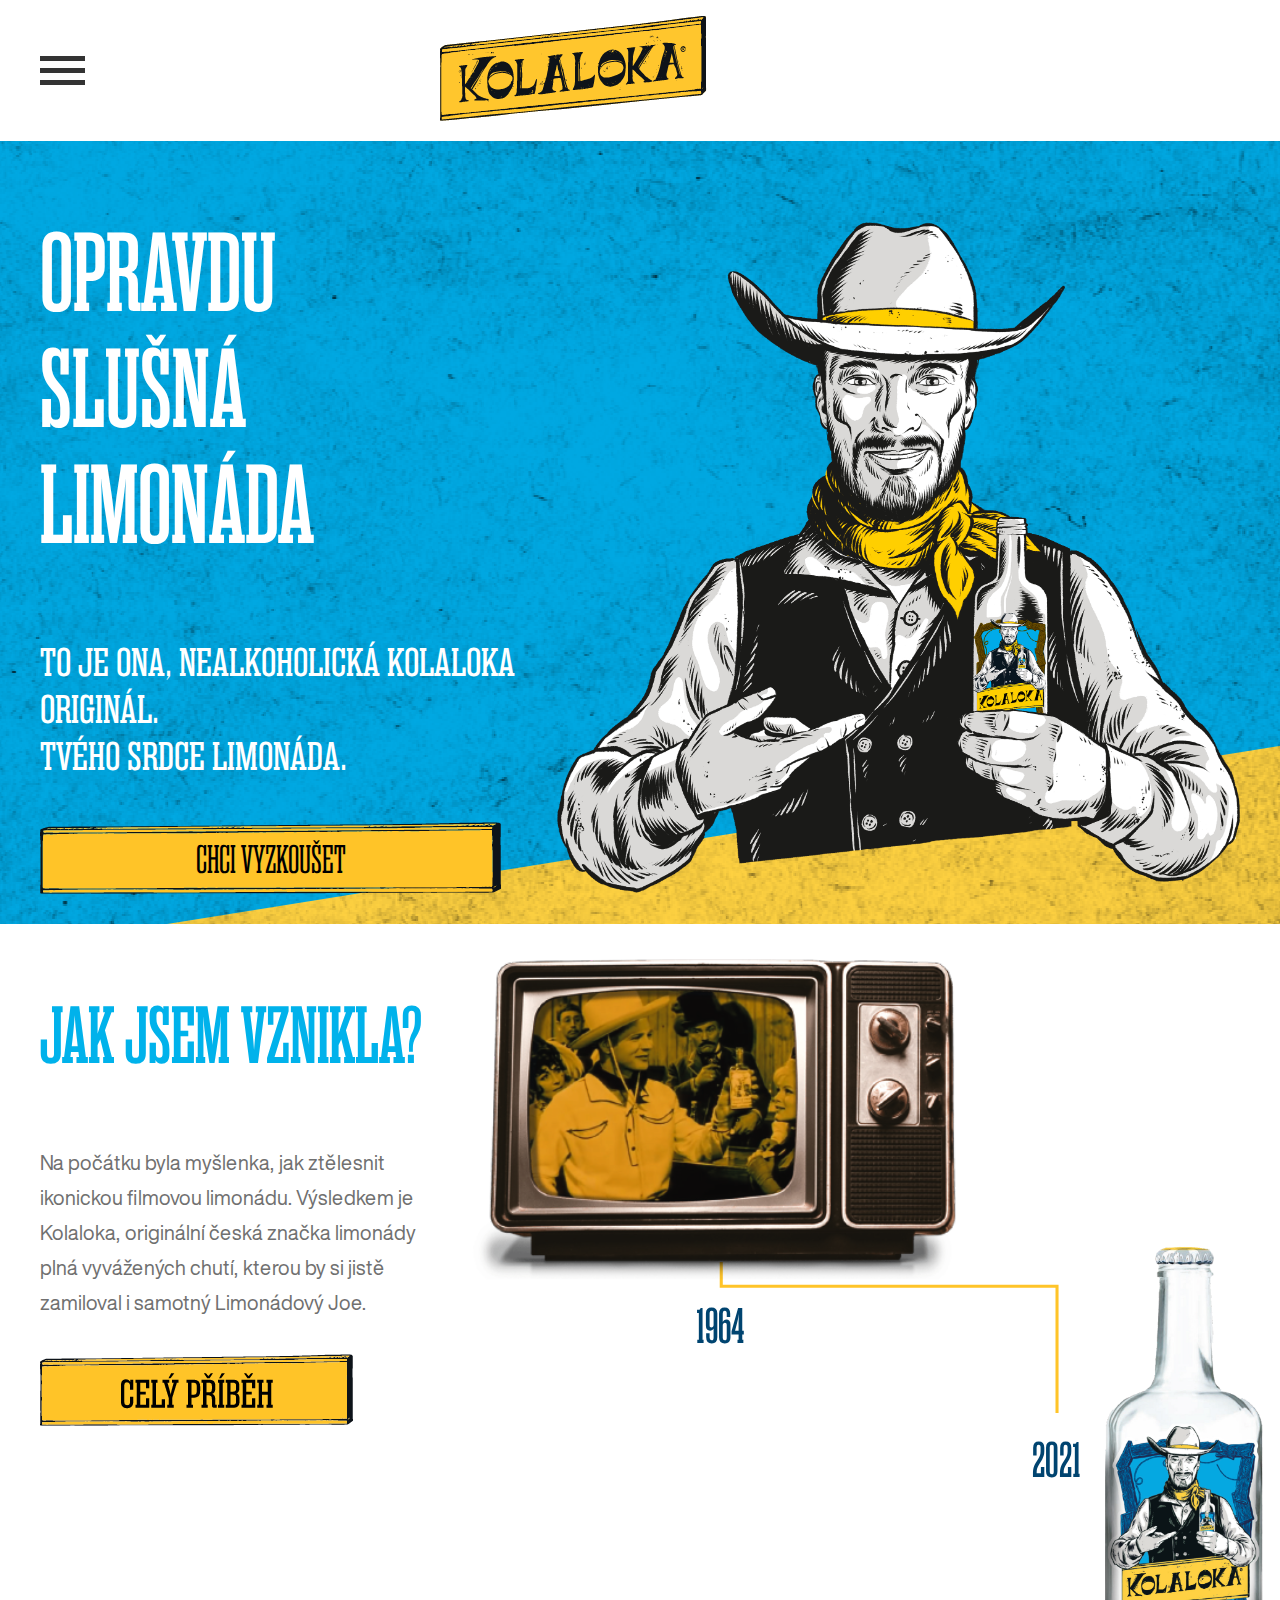
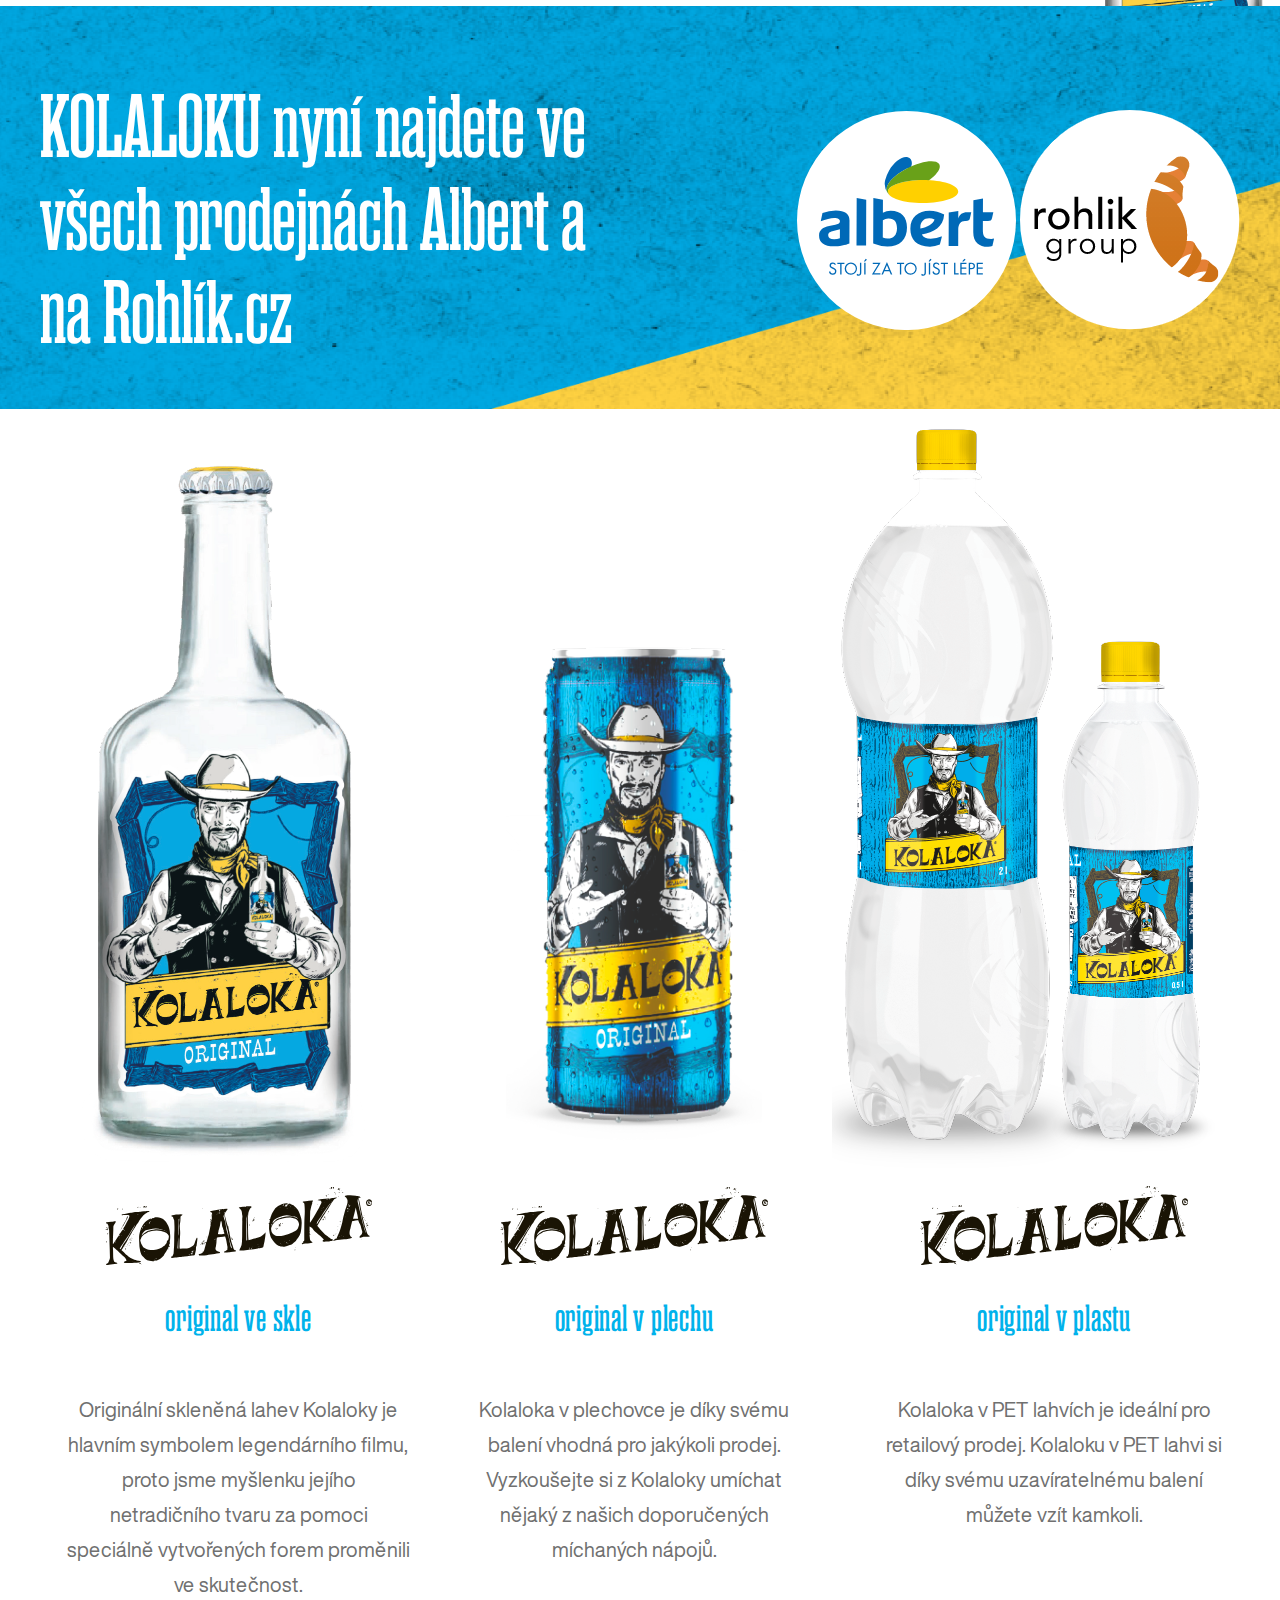
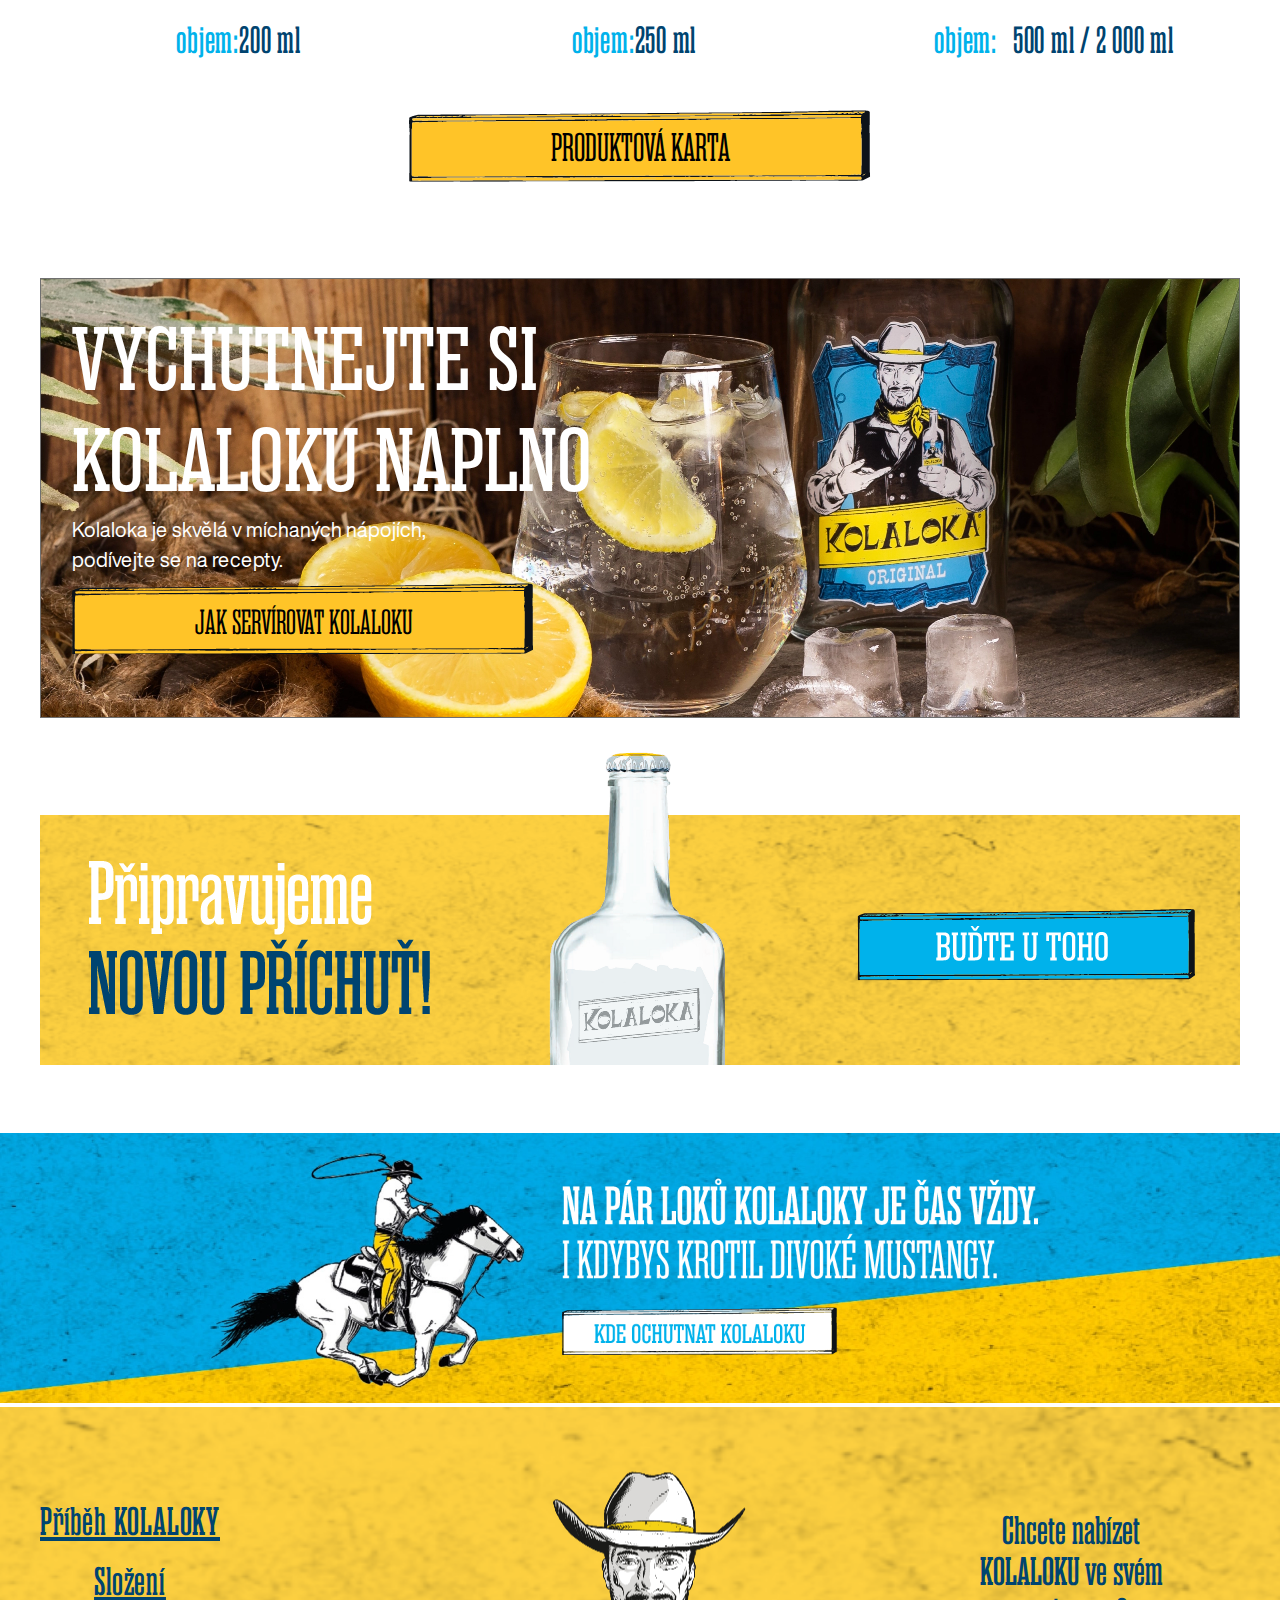
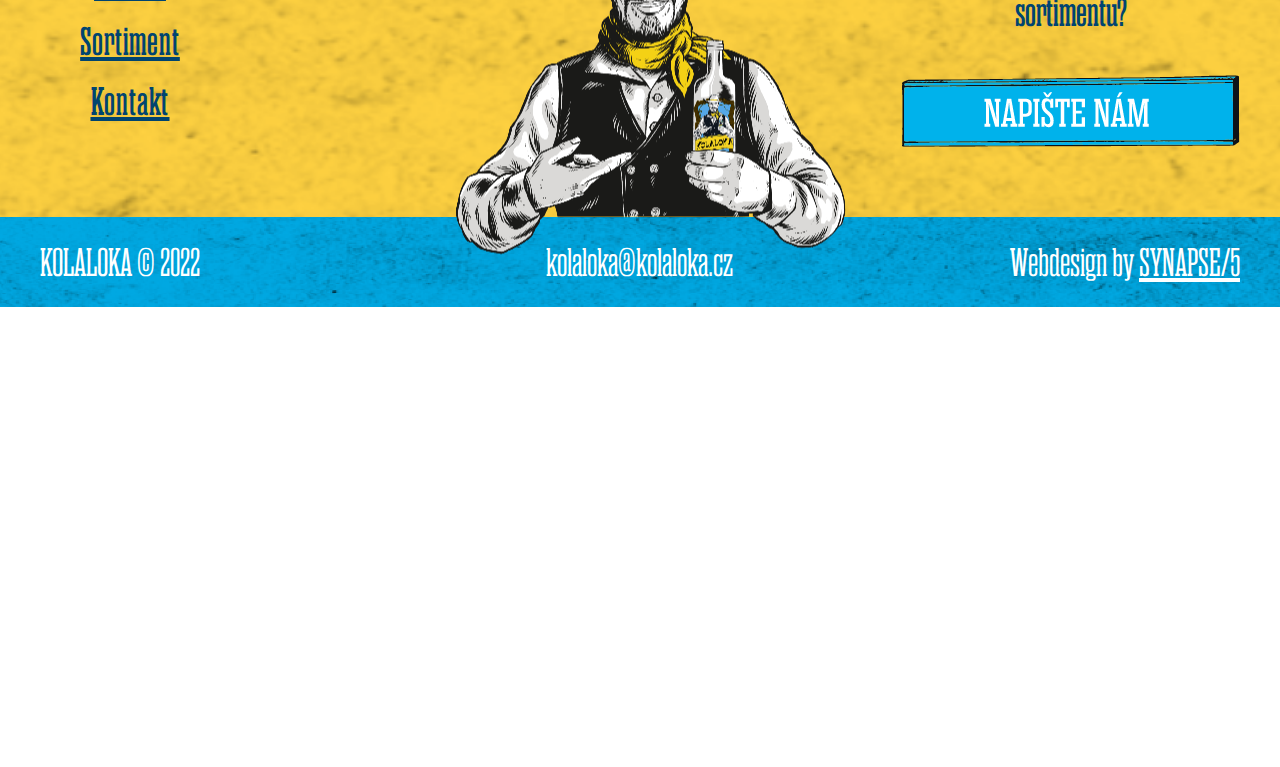
==== commit 5e3e79f2: "Add files via upload" ====
--- a/index.html
+++ b/index.html
@@ -1,357 +1,375 @@
-<!DOCTYPE html>
-<html>
-  <head>
-    <meta charset="UTF-8" />
-    <meta name="viewport" content="width=device-width, initial-scale=1" />
-  
-
-
-<!-- CSS  FILES HERE -->
-
-    <link rel="stylesheet" href="./css/navbar.css" />
-    <link rel="stylesheet" href="./css/hamburger.css" />
-    <link rel="stylesheet" href="./css/global.css" />
-    <link rel="stylesheet" href="./css/fontsize.css" />
-    <link rel="stylesheet" href="./css/fontfamily.css" />
-    <link rel="stylesheet" href="./scss/index.css">
-    <link rel="stylesheet" href="./scss/footer.css">
-
-<!-- SASS/SCSS COMPILED FILES HERE -->
-
-    <link rel="stylesheet" href="./scss/paralax.css" />
-
-
-<!-- JQUERRY  HERE -->
-
-    <script src="https://ajax.googleapis.com/ajax/libs/jquery/3.6.0/jquery.min.js"></script>   
-    
-    
-
-    <!-- JAVASCRIPT  HERE -->
-
-    <script src="./js/hamburger.js"></script>
-    <script src="./js/navbar.js"></script>
-    <script src="./js/navtoggle.js"></script>
-    <script src="./js/parallax.js"></script>
-
-<!-- STYLES -->
-
-
-    <style>
-     /* .eapps-link{
-        display: none !important;
-      }*/
-    </style>
-  </head>
-  <body style="max-width: 1920px; margin: auto; " onresize="resize()">
-
-<!-- Navigace (i pro mobil) -->
-
-<div class="menu_overlay" id="translatetoggle">
-      <div class="divbodyborder">
-        <div class="flexlist">
-          <ul class="list">
-            <li class="listactive">
-              <a onclick="toggle(1);"
-                >KATEGORIE
-                <img
-                  src="./public/arrowrev.svg"
-                  style="
-                    z-index: 101;
-                    padding-left: 1rem;
-                    padding-bottom: 0.3rem;
-                  "
-              /></a>
-            </li>
-            <li class="list1"><a href="./pribeh.html" class="px40">Pribeh značky</a></li>
-            <li class="list1"><a href="./kde_koupit.html" class="px40"> Kde koupit</a></li>
-            <li class="list1"><a href="./kontakt.html" class="px40">kontakt</a></li>
-            <li class="list1"><a href="./michane_napoje.html" class="px40">michane napoje</a></li>
-            <li class="list1"><a href="./pripravujeme.html" class="px40">pripravujeme</a></li>
-            <li class="list1"><a href="./produktova_karta.html" class="px40">produktova karta</a></li>
-          </ul>
-
-          <!-- <ul class="list">
-            <li class="listactive">
-              <a onclick="toggle(2);"
-                >OSTATNÍ
-                <img
-                  src="./public/arrowrev.svg"
-                  style="
-                    z-index: 101;
-                    padding-left: 1rem;
-                    padding-bottom: 0.3rem;
-                  "
-              /></a>
-            </li>
-            <li class="list2"><a href="ke_stazeni.html">KE STAŽENÍ</a></li>
-            <li class="list2"><a href="#">REFERENCE</a></li>
-          </ul>
-
-          <ul class="list">
-            <li class="listactive">
-              <a onclick="toggle(3);"
-                >KONTAKTY
-                <img
-                  src="./public/arrowrev.svg"
-                  style="
-                    z-index: 101;
-                    padding-left: 1rem;
-                    padding-bottom: 0.3rem;
-                  "
-              /></a>
-            </li>
-            <li class="list3">
-              <a href="https://www.instagram.com/bestparkett/?hl=en"
-                >FACEBOOK</a
-              >
-            </li>
-            <li class="list3">
-              <a href="https://www.facebook.com/Bestparkett-433970756640379/"
-                >INSTAGRAM</a
-              >
-            </li>
-            <li class="list3"><a href="#">TEL.: +420 774 280 205</a></li>
-          </ul> -->
-        </div>
-      </div>
-    </div>
-
-
-<nav class="element_border navbar">
-
-
-        <div class="container2" onclick="myFunction(this)" style="z-index: 101; margin-top: auto; margin-bottom: auto;">
-          <div class="bar1"></div>
-          <div class="bar2"></div>
-          <div class="bar3"></div>
-        </div>
-
-
-<div>
-  <img src="./public/logo.png" alt="kolaloka_logo">
-</div>
-
-<div>
-
-</div>
-
-</nav>
-
-
-<!-- Indexový header (jiný naž na podstránkách) -->
-<div class="indexheader_container">
-<img class="indexheader_container_img" src='./public/index/header_bg.png'
- >
-</div>
-<!-- <img src="./public/index/header_bg.png" alt="" style="position: absolute; z-index: -2;"> -->
-<main class="element_border main_hd" style="height: inherit; display: grid; grid-template-columns: 1fr 1fr;">
-  <div class="index_hero" style="width: 494px; 
-  ">
-    <h1 style="text-align: left;
-    letter-spacing: 0px;
-    color: #FFFFFF;
-    text-transform: uppercase;" class="px112 rama_b">opravdu <br> slušná limonáda</h1>
-    <h2 style="text-align: left;
-    letter-spacing: 0px;
-    color: #FFFFFF;" class="px40 rama_er">To je ona, nealkoholická Kolaloka Originál. <br> Tvého srdce limonáda. </h2>
-    <section class="element_border index_product">
-      <div class="button_card"><img src="./public/button/yellow.png" alt="" ><h3 class="rama_r px40">chci vyzkoušet</h3></div>
-    </section>
-
-
-  </div>
-<div style="width: 100%; ">
-  <img src="./public/index/kolaloka_char_header.png" class="him_resp" style="height: 719px; margin-top: 3.9rem;" alt="">
-</div>
-
-</main>
-</div>
-
-<section class="element_border">
-  <h2 class="rama_sb px81">jak jsem vznikla?</h2>
-  <p>Na počátku byla myšlenka, jak ztělesnit ikonickou filmovou limonádu. Výsledkem je Kolaloka, originální česká značka limonády plná vyvážených chutí, kterou by si jistě zamiloval i samotný Limonádový Joe.</p>
-<div><img src="" alt=""></div>
-
-
-</section>
-
-
-<img src="./public/michanenapoje/bg.png" alt="" style="position: absolute; z-index: -1; margin-top: 0rem; width: 100%; height:403px;" >
-<section class="element_border rohlik" style="display: flex; flex-direction:row; margin-top: auto; margin-bottom: auto; justify-content: space-between; align-items: center;">
-<div style="margin-left:0; margin-top: 0rem;">
-  <div class="index_where">
-    <h2 class="rama_sb px90">KOLALOKU nyní najdete ve všech prodejnách Albert a na Rohlík.cz</h2>
-  </div>
-
-
-</div>
-
-
-
-<div style="margin-right:0; margin-top: 5rem;">
-<img src="./public/index/albert.svg" alt="albert">
-<img src="./public/index/rohlik.png" alt="rohlik.cz">
-</div>
-</section>
-
-
-
-<section class="element_border hero parallax-container produkty">
-
-  
-<div style="display: flex; flex-direction:column; align-self: end; margin-top: 5rem; margin-inline: auto;">
-  <img src="./public/index/kolasklo.png" alt="" class="resp" style="max-width: 397px;margin-inline: auto; z-index: -2;">
-  <img src="./public/index/kolalokasortimentlogo.svg" alt="" style="max-width: 268px;margin-inline: auto;">
-  <h2 style="font: normal normal 600 38px/44px Rama Slab M; letter-spacing: 0.76px;
-  color: #00B2EB; text-align: center;">
-    original ve skle
-  </h2>
-  <p style="text-align: center;
-  font: normal normal normal 20px/35px Helvetica Now Display;
-  letter-spacing: 0px;
-  color: #707070; width: 344px;
-height: 169px; margin-inline: auto;" class="p_resp">
-    Originální skleněná lahev Kolaloky je hlavním symbolem legendárního filmu, proto jsme myšlenku jejího netradičního tvaru za pomoci speciálně vytvořených forem proměnili ve skutečnost.
-  </p>
-  <div style="display: flex; flex-direction: row; align-items: center; justify-content: center;">
-  <h2 style="text-align: center;
-  font: normal normal 600 38px/44px Rama Slab M;
-  letter-spacing: 0.76px;color: #00B2EB;"  class="px38 rama_sb">
-    objem:
-  </h2>
-  <h3 style="text-align: center;
-  font: normal normal 600 38px/44px Rama Slab M;
-  letter-spacing: 0.76px;color: #004470;" class="px38">
-    200 ml
-  </h3>
-</div>
-</div>
-
-<div style="display: flex; flex-direction:column; align-self: end; justify-content: center; margin-inline: auto;" >
-    <img src="./public/index/kolaplech.png" alt="" class="resp" style="max-width: 263px;margin-inline: auto; ">
-  <img src="./public/index/kolalokasortimentlogo.svg" alt="" style="width: 268px;margin-inline: auto;">
-  <h2 style="font: normal normal 600 38px/44px Rama Slab M; letter-spacing: 0.76px;
-  color: #00B2EB; text-align: center;">
-    original v plechu
-  </h2>
-  <p style="text-align: center;
-  font: normal normal normal 20px/35px Helvetica Now Display;
-  letter-spacing: 0px;
-  color: #707070;width: 344px;
-height: 169px; margin-inline: auto;" class="p_resp">
-    Kolaloka v plechovce je díky svému balení vhodná pro jakýkoli prodej. Vyzkoušejte si z Kolaloky umíchat nějaký z našich doporučených míchaných nápojů.
-  </p>
-  <div style="display: flex; flex-direction: row; align-items: center; justify-content: center; ">
-  <h2 style="text-align: center;
-  font: normal normal 600 38px/44px Rama Slab M;
-  letter-spacing: 0.76px;color: #00B2EB;">
-    objem:
-  </h2>
-  <h3 style="text-align: center;
-  font: normal normal 600 38px/44px Rama Slab M;
-  letter-spacing: 0.76px;color: #004470;">
-    250 ml
-  </h3>
-</div>
-</div>
-
-<div style="display: flex; flex-direction:column; align-self: end; margin-inline: auto;">
-
-      <img src="./public/produkt/pet_lahve.png" class="resp" alt="">
-      <img src="./public/index/kolalokasortimentlogo.svg" alt="" style="margin-inline: auto;">
-  
-  <img src="" alt="">
-  <h2 style="font: normal normal 600 38px/44px Rama Slab M; letter-spacing: 0.76px;
-  color: #00B2EB; text-align: center;">
-    original v plastu
-  </h2>
-  <p style="text-align: center;
-  font: normal normal normal 20px/35px Helvetica Now Display;
-  letter-spacing: 0px;
-  color: #707070;width: 344px;
-height: 169px; margin-inline: auto;" class="p_resp">
-    Kolaloka v PET lahvích je ideální pro retailový prodej. Kolaloku v PET lahvi si díky svému uzavíratelnému balení můžete vzít kamkoli.
-  </p><div style="display: flex; flex-direction: row; align-items: center; justify-content: center;">
-  <h2 style="text-align: center;
-  font: normal normal 600 38px/44px Rama Slab M;
-  letter-spacing: 0.76px;color: #00B2EB; display: inline-block; margin-right: 1rem;">
-    objem:
-  </h2>
-  <h3 style="text-align: center;
-  font: normal normal 600 38px/44px Rama Slab M;
-  letter-spacing: 0.76px;color: #004470;">
-    500 ml / 2 000 ml
-  </h3>
-</div></div>
-
-
-</section>
-
-
-<section class="element_border index_product">
-  <div class="button_card"><img src="./public/button/yellow.png" alt="" ><h3 class="rama_r px40">produktová karta</h3></div>
-</section>
-
-<section class="element_border" style="min-height: 440px;">
-  <img src="./public/index/Jakservirovat.png" alt="" style="position: absolute; z-index: -2; ">
-  <div class="banner_div">
-  <h2 class="rama_sb px90" >vychutnejte si kolaloku naplno</h2>
-  <p>Kolaloka je skvělá v míchaných nápojích, podívejte se na recepty.</p>
-</div>
-<div class="button_banner"> <h3 class="rama_r px40">jak servírovat kolaloku</h3></div>
-</section>
-
-
-
-
-
-<section class="element_border bann_height" style="min-height: 363px;" >
-  <img src="./public/index/novaprichut.png" alt="" style=" width:100%">
-</section>
-
-<section style="padding-top:4rem;">
-  <img src="./public/index/kdeochutnat.png" style=" width:100%" alt="">
-</section>
-
-<section style="height: 960px; width:100%;">
-
- <!-- insert instagram plug in -->
- <script src="https://apps.elfsight.com/p/platform.js" defer></script>
-<div class="elfsight-app-4f81e136-1b30-4024-91cf-b7df3ff187b0"></div>
-
-
-<!-- footer sekce -->
-<img src="./public/footerbg.png" alt="" class="footer_bg">
-<section class="element_border footer_section" >
-<div class="rama_semibold footer_section_1">
-  <a href="" style="color: #004470;">Příběh KOLALOKY</a>
-   <a href="" style="color: #004470;">Složení</a>
-    <a href="" style="color: #004470;">Sortiment</a>
-     <a href="" style="color: #004470;">Kontakt</a>
-</div>
-
- <div class="footer_section_2">
-  <img src="./public/footerboi.png" alt="">
-  </div> 
-
-<div class="footer_section_3"
->
-  <h2 style="
-font-size: 40px;
-
-color: #004470;" class="rama_semibold ">Chcete nabízet KOLALOKU ve svém sortimentu?</h2>
-  <img src="./public/footerbutton.png" alt="">
-</div>
-</section>
-  
-<!-- copyright -->
-<img src="./public/copyrightbg.png" alt="" class="copyright_img">
-<footer class="element_border copyright">
-
-  <h2 class="cp1 rama_r px40"> KOLALOKA © 2022 </h2>
-  <h2 class="cp2 rama_r px40"> kolaloka@kolaloka.cz</h2>
-  <h2 class="cp3 rama_r px40">Webdesign by <a href="https://www.synapse5.com/">SYNAPSE/5</a></h2>
-
-</footer>
+<!DOCTYPE html>
+<html>
+  <head>
+    <meta charset="UTF-8" />
+    <meta name="viewport" content="width=device-width, initial-scale=1" />
+  
+
+
+<!-- CSS  FILES HERE -->
+
+    <link rel="stylesheet" href="./css/navbar.css" />
+    <link rel="stylesheet" href="./css/hamburger.css" />
+    <link rel="stylesheet" href="./css/global.css" />
+    <link rel="stylesheet" href="./css/fontsize.css" />
+    <link rel="stylesheet" href="./css/fontfamily.css" />
+    <link rel="stylesheet" href="./scss/footer.css" />
+    <link rel="stylesheet" href="./scss/index.css" />
+    
+
+<!-- SASS/SCSS COMPILED FILES HERE -->
+
+    <link rel="stylesheet" href="./scss/paralax.css" />
+
+
+<!-- JQUERRY  HERE -->
+
+    <script src="https://ajax.googleapis.com/ajax/libs/jquery/3.6.0/jquery.min.js"></script>   
+    
+    
+
+    <!-- JAVASCRIPT  HERE -->
+
+    <script src="./js/hamburger.js"></script>
+    <script src="./js/navbar.js"></script>
+    <script src="./js/navtoggle.js"></script>
+    <script src="./js/parallax.js"></script>
+
+<!-- STYLES -->
+
+
+    <style>
+     /* .eapps-link{
+        display: none !important;
+      }*/
+    </style>
+  </head>
+  <body style="max-width: 1920px; margin: auto; " onresize="resize()">
+
+<!-- Navigace (i pro mobil) -->
+
+<div class="menu_overlay" id="translatetoggle">
+      <div class="divbodyborder">
+        <div class="flexlist">
+          <ul class="list">
+            <li class="listactive">
+              <a onclick="toggle(1);"
+                >KATEGORIE
+                <img
+                  src="./public/arrowrev.svg"
+                  style="
+                    z-index: 101;
+                    padding-left: 1rem;
+                    padding-bottom: 0.3rem;
+                  "
+              /></a>
+            </li>
+            <li class="list1"><a href="./pribeh.html" class="px40">Příběh značky</a></li>
+            <li class="list1"><a href="./produktova_karta.html" class="px40">produktová karta</a></li>
+            <li class="list1"><a href="./michane_napoje.html" class="px40">míchané nápoje</a></li>
+            <li class="list1"><a href="./pripravujeme.html" class="px40">připravujeme</a></li>
+            <li class="list1"><a href="./kde_koupit.html" class="px40">Kde koupit</a></li>
+            <li class="list1"><a href="./kontakt.html" class="px40">kontakt</a></li>
+          </ul>
+
+          <!-- <ul class="list">
+            <li class="listactive">
+              <a onclick="toggle(2);"
+                >OSTATNÍ
+                <img
+                  src="./public/arrowrev.svg"
+                  style="
+                    z-index: 101;
+                    padding-left: 1rem;
+                    padding-bottom: 0.3rem;
+                  "
+              /></a>
+            </li>
+            <li class="list2"><a href="ke_stazeni.html">KE STAŽENÍ</a></li>
+            <li class="list2"><a href="#">REFERENCE</a></li>
+          </ul>
+
+          <ul class="list">
+            <li class="listactive">
+              <a onclick="toggle(3);"
+                >KONTAKTY
+                <img
+                  src="./public/arrowrev.svg"
+                  style="
+                    z-index: 101;
+                    padding-left: 1rem;
+                    padding-bottom: 0.3rem;
+                  "
+              /></a>
+            </li>
+            <li class="list3">
+              <a href="https://www.instagram.com/bestparkett/?hl=en"
+                >FACEBOOK</a
+              >
+            </li>
+            <li class="list3">
+              <a href="https://www.facebook.com/Bestparkett-433970756640379/"
+                >INSTAGRAM</a
+              >
+            </li>
+            <li class="list3"><a href="#">TEL.: +420 774 280 205</a></li>
+          </ul> -->
+        </div>
+      </div>
+    </div>
+
+
+<nav class="element_border navbar">
+
+
+        <div class="container2" onclick="myFunction(this)" style="z-index: 101; margin-top: auto; margin-bottom: auto;">
+          <div class="bar1"></div>
+          <div class="bar2"></div>
+          <div class="bar3"></div>
+        </div>
+
+
+<div class="margin_inline_m">
+  <a href="./index.html"><img src="./public/logo.png" alt="kolaloka_logo"></a>
+</div>
+
+<div>
+
+</div>
+
+</nav>
+
+
+<!-- Indexový header (jiný naž na podstránkách) -->
+<div class="indexheader_container">
+<img class="indexheader_container_img" src='./public/index/header_bg.png'
+ >
+</div>
+<!-- <img src="./public/index/header_bg.png" alt="" style="position: absolute; z-index: -2;"> -->
+<main class="element_border main_hd" style="height: inherit; display: grid; grid-template-columns: 1fr 1fr;">
+  <div class="index_hero" style="width: 494px; 
+  ">
+    <h1  class="px112 rama_b">opravdu <br> slušná limonáda</h1>
+    <h2  class="px40 rama_er">To je ona, nealkoholická Kolaloka Originál. <br> Tvého srdce limonáda. </h2>
+    <section class="element_border index_product">
+      <div class="button_card"><img src="./public/button/yellow.png" alt="" ><h3 class="rama_r px40">chci vyzkoušet</h3></div>
+    </section>
+
+
+  </div>
+<div style="width: 100%; ">
+  <img src="./public/index/kolaloka_char_header.png" class="him_resp" style="height: 719px; margin-top: 3.9rem;" alt="">
+</div>
+
+</main>
+</div>
+
+<section class="element_border main_text">
+  <div style="padding-bottom: 11rem;" class="mobile_pribeh_main">
+  <h2 class="rama_sb px81 index_story_header">jak jsem vznikla?</h2>
+  <p class="index_story">Na počátku byla myšlenka, jak ztělesnit ikonickou filmovou limonádu. Výsledkem je Kolaloka, originální česká značka limonády plná vyvážených chutí, kterou by si jistě zamiloval i samotný Limonádový Joe.</p>
+<div class="mobile_padding_index_story"><img src="./public/celypribeh.png" alt=""></div></div>
+<div class="mobilepribeh">
+   <img src="./public/index/stroke.svg" alt="" class="linia">
+  <img src="./public/index/telka.png" style="padding-left: 3rem;
+    padding-top: 2rem;" alt="">
+ <img src="./public/index/kolasklo.png" alt="" class="resp" style="    max-width: 247px;
+    z-index: -2;
+    margin-top: 19rem;
+    margin-bottom: 0;
+    margin-left: 7rem;
+    position: absolute;">
+    <div class="story_text story2">1964</div>
+    <div class="story_text story1">2021</div>
+    
+</div>
+
+
+<div>
+
+
+</div>
+
+</section>
+
+
+<img src="./public/michanenapoje/bg.png" alt="" style="position: absolute; z-index: -1; margin-top: 0rem; width: 100%; height:403px;" >
+<section class="element_border rohlik" style="display: flex; flex-direction:row; margin-top: auto; margin-bottom: auto; justify-content: space-between; align-items: center;">
+<div style="margin-left:0; margin-top: 0rem;">
+  <div class="index_where">
+    <h2 class="rama_sb px90">KOLALOKU nyní najdete ve všech prodejnách Albert a na Rohlík.cz</h2>
+  </div>
+</div>
+
+
+
+<div style="margin-right:0; margin-top: 5rem;" class="albert_pad">
+<img src="./public/index/albert.svg" alt="albert">
+<img src="./public/index/rohlik.png" alt="rohlik.cz">
+</div>
+</section>
+
+
+
+<section class="element_border hero parallax-container produkty">
+
+  
+<div style="display: flex; flex-direction:column; align-self: end; margin-top: 5rem; margin-inline: auto;">
+  <img src="./public/index/kolasklo.png" class="resp" style="max-width: 397px;margin-inline: auto; z-index: -2;">
+  <img src="./public/index/kolalokasortimentlogo.svg" style="max-width: 268px;margin-inline: auto;">
+  <h2 style="font: normal normal 600 38px/44px Rama Slab M; letter-spacing: 0.76px;
+  color: #00B2EB; text-align: center;">
+    original ve skle
+  </h2>
+  <p style="text-align: center;
+  font: normal normal normal 20px/35px Helvetica Now Display;
+  letter-spacing: 0px;
+  color: #707070; width: 344px;
+height: 169px; margin-inline: auto;" class="p_resp">
+    Originální skleněná lahev Kolaloky je hlavním symbolem legendárního filmu, proto jsme myšlenku jejího netradičního tvaru za pomoci speciálně vytvořených forem proměnili ve skutečnost.
+  </p>
+  <div style="display: flex; flex-direction: row; align-items: center; justify-content: center;">
+  <h2 style="text-align: center;
+  font: normal normal 600 38px/44px Rama Slab M;
+  letter-spacing: 0.76px;color: #00B2EB;"  class="px38 rama_sb">
+    objem:
+  </h2>
+  <h3 style="text-align: center;
+  font: normal normal 600 38px/44px Rama Slab M;
+  letter-spacing: 0.76px;color: #004470;" class="px38">
+    200 ml
+  </h3>
+</div>
+</div>
+
+<div style="display: flex; flex-direction:column; align-self: end; justify-content: center; margin-inline: auto;" >
+    <img src="./public/index/kolaplech.png" alt="" class="resp" style="max-width: 263px;margin-inline: auto; ">
+  <img src="./public/index/kolalokasortimentlogo.svg" alt="" style="width: 268px;margin-inline: auto;">
+  <h2 style="font: normal normal 600 38px/44px Rama Slab M; letter-spacing: 0.76px;
+  color: #00B2EB; text-align: center;">
+    original v plechu
+  </h2>
+  <p style="text-align: center;
+  font: normal normal normal 20px/35px Helvetica Now Display;
+  letter-spacing: 0px;
+  color: #707070;width: 344px;
+height: 169px; margin-inline: auto;" class="p_resp">
+    Kolaloka v plechovce je díky svému balení vhodná pro jakýkoli prodej. Vyzkoušejte si z Kolaloky umíchat nějaký z našich doporučených míchaných nápojů.
+  </p>
+  <div style="display: flex; flex-direction: row; align-items: center; justify-content: center; ">
+  <h2 style="text-align: center;
+  font: normal normal 600 38px/44px Rama Slab M;
+  letter-spacing: 0.76px;color: #00B2EB;">
+    objem:
+  </h2>
+  <h3 style="text-align: center;
+  font: normal normal 600 38px/44px Rama Slab M;
+  letter-spacing: 0.76px;color: #004470;">
+    250 ml
+  </h3>
+</div>
+</div>
+
+<div style="display: flex; flex-direction:column; align-self: end; margin-inline: auto;">
+
+      <img src="./public/produkt/pet_lahve.png" class="resp" alt="">
+      <img src="./public/index/kolalokasortimentlogo.svg" alt="" style="margin-inline: auto;">
+  
+  <img src="" alt="">
+  <h2 style="font: normal normal 600 38px/44px Rama Slab M; letter-spacing: 0.76px;
+  color: #00B2EB; text-align: center;">
+    original v plastu
+  </h2>
+  <p style="text-align: center;
+  font: normal normal normal 20px/35px Helvetica Now Display;
+  letter-spacing: 0px;
+  color: #707070;width: 344px;
+height: 169px; margin-inline: auto;" class="p_resp">
+    Kolaloka v PET lahvích je ideální pro retailový prodej. Kolaloku v PET lahvi si díky svému uzavíratelnému balení můžete vzít kamkoli.
+  </p><div style="display: flex; flex-direction: row; align-items: center; justify-content: center;">
+  <h2 style="text-align: center;
+  font: normal normal 600 38px/44px Rama Slab M;
+  letter-spacing: 0.76px;color: #00B2EB; display: inline-block; margin-right: 1rem;">
+    objem:
+  </h2>
+  <h3 style="text-align: center;
+  font: normal normal 600 38px/44px Rama Slab M;
+  letter-spacing: 0.76px;color: #004470;">
+    500 ml / 2 000 ml
+  </h3>
+</div></div>
+
+
+</section>
+
+
+<section class="element_border index_product">
+  <div class="button_card_2">
+    <img src="./public/button/yellow.png" alt="" ><h3 class="rama_r px40">produktová karta</h3>
+  </div>
+</section>
+
+<section class="element_border banner_padding" style="min-height: 440px;">
+  <img src="./public/index/Jakservirovat.png" alt="" style="position: absolute; z-index: -2; width: 100%;
+    height: 440px; object-fit: cover;">
+  <div class="banner_div_padding">
+  <div class="banner_div">
+  <h2 class="rama_er px90" style="text-transform: uppercase;" >vychutnejte si kolaloku naplno</h2>
+  <p>Kolaloka je skvělá v míchaných nápojích, podívejte se na recepty.</p>
+</div>
+
+<div class="button_banner"> <h3 class="rama_r px40">jak servírovat kolaloku</h3></div></div>
+</section>
+
+
+
+
+
+<section class="element_border bann_height" style="min-height: 363px;" >
+  <img src="./public/index/novaprichut.png" alt="" style=" width:100%">
+</section>
+
+<section style="padding-top:4rem;">
+  <img src="./public/index/kdeochutnat.png" style=" width:100%" alt="">
+</section>
+
+<section style="height: 960px; width:100%;">
+
+ <!-- insert instagram plug in -->
+ <script src="https://apps.elfsight.com/p/platform.js" defer></script>
+<div class="elfsight-app-8cf743a6-0d24-454d-bed5-8ac717d57ab4"></div>
+
+
+<!-- footer sekce -->
+<img src="./public/footerbg.png" alt="" class="footer_bg">
+<section class="element_border footer_section" >
+<div class="rama_semibold footer_section_1 ">
+  <a href="" style="color: #004470;">Příběh KOLALOKY</a>
+   <a href="" style="color: #004470;">Složení</a>
+    <a href="" style="color: #004470;">Sortiment</a>
+     <a href="" style="color: #004470;">Kontakt</a>
+</div>
+
+ <div class="footer_section_2">
+  <img src="./public/footerboi.png" alt="">
+  </div> 
+
+<div class="footer_section_3"
+>
+  <h2 style="
+font-size: 40px;
+color: #004470;" class="rama_semibold ">Chcete nabízet KOLALOKU ve svém sortimentu?</h2>
+  <img src="./public/footerbutton.png" alt="">
+</div>
+</section>
+  
+<!-- copyright -->
+<img src="./public/copyrightbg.png" alt="" class="copyright_img">
+<footer class="element_border copyright">
+
+  <h2 class="cp1 rama_r px40"> KOLALOKA © 2022 </h2>
+  <h2 class="cp2 rama_r px40"> kolaloka@kolaloka.cz</h2>
+  <h2 class="cp3 rama_r px40">Webdesign by <a href="https://www.synapse5.com/">SYNAPSE/5</a></h2>
+
+</footer>
   </body>--- a/css/navbar.css
+++ b/css/navbar.css
@@ -1,191 +1,191 @@
-.menu_overlay {
-  width: 100%;
-  max-width: 1920px;
-  height: 100vh;
-  position: absolute;
-  overflow: hidden;
-  color: #fff;
-  z-index: 100;
-  transform: translateY(-100%);
-  transition: transform 0.5s ease;
-  background-color: #00B2EB;;
-  display: flex;
-  justify-content: center;
-  align-items: center;
-}
-.flexlist{
-  display: flex; 
-  flex-direction: row; 
-  justify-content: space-between;
-}
-.active{
-  max-width: 1920px;
-  width: 100%;
-  height: 100vh;
-  position: absolute;
-  overflow: hidden;
-  color: #fff;
-  z-index: 100;
-  transform: translateY(0%);
-  transition: transform 0.5s ease;
-  background-color: #00B2EB;;
-  display: flex;
-  justify-content: center;
-  align-items: center;
-}
-
-.list li {
-  list-style-type: none;
-  height: 90px;
-  width: 300px;
-  padding: 5px;
-  text-transform: uppercase;
- 
-  
-}
-
-.list a {
- 
-  font-family: "Rama Slab M";
-  font-weight: 500;
-  text-decoration: none;
-  color: #fff;
-  display: block;
-  border-bottom: 2px solid transparent;
-  transition: all 0.4s ease;
-}
-
-.list a:hover {
-  color: #000000;
-}
-
-.menu_overlay .fas {
-  position: absolute;
-  right: 20px;
-  top: 20px;
-  font-size: 2.5rem;
-  transition: all 0.3s ease;
-  z-index: 100;
-}
-.menu_overlay .fas:hover {
-  color: #222;
-  transform: scale(1.1) rotate(180deg);
-}
-
-.fas {
-  font-size: 2rem;
-  color: #222;
-}
-
-.fas:hover {
-  color: #222;
-}
-
-.listactive{
-  display: none;
-  cursor: pointer;
-}
-
-.list1{
-  display:block;
-  transition: .6s ease opacity,.6s ease transform;
-}
-
-.list2{
-  display:block;
-  transition: .6s ease opacity,.6s ease transform;
-}
-
-.list3{
-  display:block;
-  transition: .6s ease opacity,.6s ease transform;
-}
-
-
-
-@media (min-width: 451px) and (max-width: 1222px) {
-
-  .listactive{
-    display: block;
-  }
-  
-  .list1{
-    display:none;
-   
-  }
-  
-  .list2{
-    display:none;
-    
-  }
-  
-  .list3{
-    display:none;
-  }
-  
-    .list {
-      display: flex;
-      flex-direction: column;
-    }
-  
-  
-  
-    .flexlist{
-    display: flex; 
-    flex-direction: column; 
-    justify-content: center;
-  }
-  
-  .list li {
-  height: 35px;
-  }
-
-}
-
-@media screen and (max-width: 450px) {
-.listactive{
-  display: block;
-}
-
-.list1{
-  display:none;
- 
-}
-
-.list2{
-  display:none;
-  
-}
-
-.list3{
-  display:none;
-}
-
-  .list {
-    display: flex;
-    flex-direction: column;
-  }
-
-
-
-  .flexlist{
-  display: flex; 
-  flex-direction: column; 
-  justify-content: center;
-}
-
-.list li {
-height: 35px;
-}
-}
-
-
-@media (max-width:489px){
-  .nav{
-    grid-template-columns: 1fr !important;
-  }
-
-  .nav div{
-    margin-inline: auto;
-  }
+.menu_overlay {
+  width: 100%;
+  max-width: 1920px;
+  height: 100vh;
+  position: absolute;
+  overflow: hidden;
+  color: #fff;
+  z-index: 100;
+  transform: translateY(-100%);
+  transition: transform 0.5s ease;
+  background-color: #00B2EB;;
+  display: flex;
+  justify-content: center;
+  align-items: center;
+}
+.flexlist{
+  display: flex; 
+  flex-direction: row; 
+  justify-content: space-between;
+}
+.active{
+  max-width: 1920px;
+  width: 100%;
+  height: 100vh;
+  position: absolute;
+  overflow: hidden;
+  color: #fff;
+  z-index: 100;
+  transform: translateY(0%);
+  transition: transform 0.5s ease;
+  background-color: #00B2EB;;
+  display: flex;
+  justify-content: center;
+  align-items: center;
+}
+
+.list li {
+  list-style-type: none;
+  height: 90px;
+  width: 300px;
+  padding: 5px;
+  text-transform: uppercase;
+ 
+  
+}
+
+.list a {
+ 
+  font-family: "Rama Slab M";
+  font-weight: 500;
+  text-decoration: none;
+  color: #fff;
+  display: block;
+  border-bottom: 2px solid transparent;
+  transition: all 0.4s ease;
+}
+
+.list a:hover {
+  color: #000000;
+}
+
+.menu_overlay .fas {
+  position: absolute;
+  right: 20px;
+  top: 20px;
+  font-size: 2.5rem;
+  transition: all 0.3s ease;
+  z-index: 100;
+}
+.menu_overlay .fas:hover {
+  color: #222;
+  transform: scale(1.1) rotate(180deg);
+}
+
+.fas {
+  font-size: 2rem;
+  color: #222;
+}
+
+.fas:hover {
+  color: #222;
+}
+
+.listactive{
+  display: none;
+  cursor: pointer;
+}
+
+.list1{
+  display:block;
+  transition: .6s ease opacity,.6s ease transform;
+}
+
+.list2{
+  display:block;
+  transition: .6s ease opacity,.6s ease transform;
+}
+
+.list3{
+  display:block;
+  transition: .6s ease opacity,.6s ease transform;
+}
+
+
+
+@media (min-width: 451px) and (max-width: 1222px) {
+
+  .listactive{
+    display: block;
+  }
+  
+  .list1{
+    display:none;
+   
+  }
+  
+  .list2{
+    display:none;
+    
+  }
+  
+  .list3{
+    display:none;
+  }
+  
+    .list {
+      display: flex;
+      flex-direction: column;
+    }
+  
+  
+  
+    .flexlist{
+    display: flex; 
+    flex-direction: column; 
+    justify-content: center;
+  }
+  
+  .list li {
+  height: 35px;
+  }
+
+}
+
+@media screen and (max-width: 450px) {
+.listactive{
+  display: block;
+}
+
+.list1{
+  display:none;
+ 
+}
+
+.list2{
+  display:none;
+  
+}
+
+.list3{
+  display:none;
+}
+
+  .list {
+    display: flex;
+    flex-direction: column;
+  }
+
+
+
+  .flexlist{
+  display: flex; 
+  flex-direction: column; 
+  justify-content: center;
+}
+
+.list li {
+height: 35px;
+}
+}
+
+
+@media (max-width:489px){
+  .nav{
+    grid-template-columns: 1fr !important;
+  }
+
+  .nav div{
+    margin-inline: auto;
+  }
 }--- a/css/hamburger.css
+++ b/css/hamburger.css
@@ -1,121 +1,121 @@
-.container {
-  display: flex;
-  flex-direction: row;
-  justify-content: center;
-  padding-bottom: 0.5rem;
-
-}
-
-.container2 {
-  display: inline-block;
-  cursor: pointer;
-
-}
-
-.bar1,
-.bar2,
-.bar3 {
-  width: 45px;
-  height: 5px;
-  background-color: #333;
-  margin: 7px 0;
-  transition: 0.4s;
-}
-
-.change .bar1 {
-  -webkit-transform: rotate(-45deg) translate(-9px, 6px);
-  transform: rotate(-45deg) translate(-9px, 6px);
-  background-color: white;
-}
-
-.change .bar2 {
-  opacity: 0;
-}
-
-.change .bar3 {
-  -webkit-transform: rotate(45deg) translate(-8px, -8px);
-  transform: rotate(45deg) translate(-8px, -8px);
-  background-color: white;
-}
-
-@media (min-width: 1025px) and (max-width: 1280px) {
-}
-
-@media (min-width: 768px) and (max-width: 1024px) {
-}
-
-@media (min-width: 481px) and (max-width: 1100px) {
-  .container {
-    display: flex;
-    flex-direction: row;
-    justify-content: center;
-    padding-bottom: 0.5rem;
-  }
-
-  .container2 {
-    display: inline-block;
-    cursor: pointer;
-  }
-
-  .bar1,
-  .bar2,
-  .bar3 {
-    width: 45px;
-    height: 5px;
-    background-color: #333;
-    margin: 7px 0;
-    transition: 0.4s;
-  }
-
-  .change .bar1 {
-    -webkit-transform: rotate(-45deg) translate(-9px, 6px);
-    transform: rotate(-45deg) translate(-9px, 6px);
-  }
-
-  .change .bar2 {
-    opacity: 0;
-  }
-
-  .change .bar3 {
-    -webkit-transform: rotate(45deg) translate(-8px, -8px);
-    transform: rotate(45deg) translate(-8px, -8px);
-  }
-}
-
-@media (max-width: 480px) {
-  .container {
-    display: flex;
-    flex-direction: row;
-    justify-content: center;
-    padding-bottom: 0.5rem;
-  }
-
-  .container2 {
-    display: inline-block;
-    cursor: pointer;
-  }
-
-  .bar1,
-  .bar2,
-  .bar3 {
-    width: 45px;
-    height: 5px;
-    background-color: #333;
-    margin: 7px 0;
-    transition: 0.4s;
-  }
-
-  .change .bar1 {
-    -webkit-transform: rotate(-45deg) translate(-9px, 6px);
-    transform: rotate(-45deg) translate(-9px, 6px);
-  }
-
-  .change .bar2 {
-    opacity: 0;
-  }
-
-  .change .bar3 {
-    -webkit-transform: rotate(45deg) translate(-8px, -8px);
-    transform: rotate(45deg) translate(-8px, -8px);
-  }
+.container {
+  display: flex;
+  flex-direction: row;
+  justify-content: center;
+  padding-bottom: 0.5rem;
+
+}
+
+.container2 {
+  display: inline-block;
+  cursor: pointer;
+
+}
+
+.bar1,
+.bar2,
+.bar3 {
+  width: 45px;
+  height: 5px;
+  background-color: #333;
+  margin: 7px 0;
+  transition: 0.4s;
+}
+
+.change .bar1 {
+  -webkit-transform: rotate(-45deg) translate(-9px, 6px);
+  transform: rotate(-45deg) translate(-9px, 6px);
+  background-color: white;
+}
+
+.change .bar2 {
+  opacity: 0;
+}
+
+.change .bar3 {
+  -webkit-transform: rotate(45deg) translate(-8px, -8px);
+  transform: rotate(45deg) translate(-8px, -8px);
+  background-color: white;
+}
+
+@media (min-width: 1025px) and (max-width: 1280px) {
+}
+
+@media (min-width: 768px) and (max-width: 1024px) {
+}
+
+@media (min-width: 481px) and (max-width: 1100px) {
+  .container {
+    display: flex;
+    flex-direction: row;
+    justify-content: center;
+    padding-bottom: 0.5rem;
+  }
+
+  .container2 {
+    display: inline-block;
+    cursor: pointer;
+  }
+
+  .bar1,
+  .bar2,
+  .bar3 {
+    width: 45px;
+    height: 5px;
+    background-color: #333;
+    margin: 7px 0;
+    transition: 0.4s;
+  }
+
+  .change .bar1 {
+    -webkit-transform: rotate(-45deg) translate(-9px, 6px);
+    transform: rotate(-45deg) translate(-9px, 6px);
+  }
+
+  .change .bar2 {
+    opacity: 0;
+  }
+
+  .change .bar3 {
+    -webkit-transform: rotate(45deg) translate(-8px, -8px);
+    transform: rotate(45deg) translate(-8px, -8px);
+  }
+}
+
+@media (max-width: 480px) {
+  .container {
+    display: flex;
+    flex-direction: row;
+    justify-content: center;
+    padding-bottom: 0.5rem;
+  }
+
+  .container2 {
+    display: inline-block;
+    cursor: pointer;
+  }
+
+  .bar1,
+  .bar2,
+  .bar3 {
+    width: 45px;
+    height: 5px;
+    background-color: #333;
+    margin: 7px 0;
+    transition: 0.4s;
+  }
+
+  .change .bar1 {
+    -webkit-transform: rotate(-45deg) translate(-9px, 6px);
+    transform: rotate(-45deg) translate(-9px, 6px);
+  }
+
+  .change .bar2 {
+    opacity: 0;
+  }
+
+  .change .bar3 {
+    -webkit-transform: rotate(45deg) translate(-8px, -8px);
+    transform: rotate(45deg) translate(-8px, -8px);
+  }
 }--- a/css/global.css
+++ b/css/global.css
@@ -1,98 +1,98 @@
-@font-face {
-  font-family: 'Rama Slab M';
-  src: url('../fonts/Rama\ Slab\ M\ W03\ Bold.ttf') format('opentype');
-  font-weight: bold;
-}
-
-@font-face {
-  font-family: 'Rama Slab M';
-  src: url('../fonts/Rama\ Slab\ M\ W03\ SemiBold.ttf') format('opentype');
-  font-weight: 700;
-}
-
-@font-face {
-  font-family: 'Rama Slab M';
-  src: url('../fonts/Rama\ Slab\ M\ W03\ Regular.ttf') format('opentype');
-  font-weight: 500;
-}
-
-@font-face {
-  font-family: 'Rama Slab M';
-  src: url('../fonts/Rama\ Slab\ M\ W03\ Light.ttf') format('opentype');
-  font-weight: 400;
-}
-
-@font-face {
-  font-family: 'Rama Slab E';
-  src: url('../fonts/Rama\ Slab\ E\ W01\ Regular.ttf') format('opentype');
-  font-weight: 500;
-}
-
-@font-face {
-  font-family: 'Helvetica Now Display';
-  src: url('../fonts/HelveticaNowDisplay-Regular.ttf') format('opentype');
-  font-weight: bold;
-}
-
-@font-face {
-  font-family: 'Helvetica Now Display';
-  src: url('../fonts/HelveticaNowDisplay-Regular.ttf') format('opentype');
-  font-weight: 500;
-}
-
-
-.rama_bold{
-  font-family: 'Rama Slab M';
-  font-weight: bold;
-}
-
-.rama_semibold{
-font-family: 'Rama Slab M';
-  font-weight: 600;
-}
-
-.rama_regular{
-font-family: 'Rama Slab M';
-  font-weight: 500;
-}
-
-.rama_light{
-font-family: 'Rama Slab M';
-  font-weight: 400;
-}
-
-.element_border {
-  width: 1200px;
-  margin: auto;
-  align-content: center;
-}
-
-body {
-  margin: auto;
-  padding: 0;
-  overflow-x: hidden;
-}
-
-@media (min-width: 1024px) and (max-width: 1250px) {
-  .element_border {
-    width: 95.5%;
-  }
-}
-
-@media (min-width: 768px) and (max-width: 1024px) {
-  .element_border {
-    width: 82.5%;
-  }
-}
-
-@media (min-width: 481px) and (max-width: 767px) {
-  .element_border {
-    width: 92.5%;
-  }
-}
-
-@media (max-width: 480px) {
-  .element_border {
-    width: 92.5%;
-  }
+@font-face {
+  font-family: 'Rama Slab M';
+  src: url('../fonts/Rama\ Slab\ M\ W03\ Bold.ttf') format('opentype');
+  font-weight: bold;
+}
+
+@font-face {
+  font-family: 'Rama Slab M';
+  src: url('../fonts/Rama\ Slab\ M\ W03\ SemiBold.ttf') format('opentype');
+  font-weight: 700;
+}
+
+@font-face {
+  font-family: 'Rama Slab M';
+  src: url('../fonts/Rama\ Slab\ M\ W03\ Regular.ttf') format('opentype');
+  font-weight: 500;
+}
+
+@font-face {
+  font-family: 'Rama Slab M';
+  src: url('../fonts/Rama\ Slab\ M\ W03\ Light.ttf') format('opentype');
+  font-weight: 400;
+}
+
+@font-face {
+  font-family: 'Rama Slab E';
+  src: url('../fonts/Rama\ Slab\ E\ W01\ Regular.ttf') format('opentype');
+  font-weight: 500;
+}
+
+@font-face {
+  font-family: 'Helvetica Now Display';
+  src: url('../fonts/HelveticaNowDisplay-Regular.ttf') format('opentype');
+  font-weight: bold;
+}
+
+@font-face {
+  font-family: 'Helvetica Now Display';
+  src: url('../fonts/HelveticaNowDisplay-Regular.ttf') format('opentype');
+  font-weight: 500;
+}
+
+
+.rama_bold{
+  font-family: 'Rama Slab M';
+  font-weight: bold;
+}
+
+.rama_semibold{
+font-family: 'Rama Slab M';
+  font-weight: 600;
+}
+
+.rama_regular{
+font-family: 'Rama Slab M';
+  font-weight: 500;
+}
+
+.rama_light{
+font-family: 'Rama Slab M';
+  font-weight: 400;
+}
+
+.element_border {
+  width: 1200px;
+  margin: auto;
+  align-content: center;
+}
+
+body {
+  margin: auto;
+  padding: 0;
+  overflow-x: hidden;
+}
+
+@media (min-width: 1024px) and (max-width: 1250px) {
+  .element_border {
+    width: 95.5%;
+  }
+}
+
+@media (min-width: 768px) and (max-width: 1024px) {
+  .element_border {
+    width: 82.5%;
+  }
+}
+
+@media (min-width: 481px) and (max-width: 767px) {
+  .element_border {
+    width: 92.5%;
+  }
+}
+
+@media (max-width: 480px) {
+  .element_border {
+    width: 92.5%;
+  }
 }--- a/scss/index.css
+++ b/scss/index.css
@@ -23,31 +23,99 @@
   grid-template-columns: 33% 33% 33%;
 }
 
+.index_story {
+  width: 384px;
+  height: 180px;
+  text-align: left;
+  font-size: 20px;
+  line-height: 35px;
+  font-weight: 400;
+  font-family: "Helvetica Now Display";
+  letter-spacing: 0px;
+  color: #707070;
+}
+
+.index_story_header {
+  text-transform: uppercase;
+  color: #00B2EB;
+}
+
+.main_text {
+  display: flex;
+  flex-direction: row;
+}
+
+.story_text {
+  color: #004470;
+  font-size: 50px;
+  line-height: 54px;
+  font-family: "Rama Slab M";
+  font-weight: 600;
+}
+
+.story1 {
+  margin-left: 38rem;
+  margin-top: 5rem;
+}
+
+.story2 {
+  margin-left: 17rem;
+  margin-top: 1rem;
+}
+
 .button_banner {
   position: relative;
   display: flex;
   background-image: url("/public/button/yellow.png");
-  max-width: 334px;
-  width: calc(25px + 15 * (100vw - 300px) / 1620) !important;
+  width: 462px;
+  /*width: calc(25px + (40 - 25) * ((100vw - 300px) / (1920 - 300))) !important;*/
   height: 80px;
+  justify-content: center;
+  align-items: center;
 }
 .button_banner h3 {
+  font-size: calc(28px + 12 * (100vw - 300px) / 1620) !important;
   position: absolute;
   text-transform: uppercase;
   color: black;
   margin-inline: auto;
   text-align: center;
   justify-content: center;
+  padding-top: 1rem;
+}
+
+.banner_div_padding {
+  padding: 2rem;
 }
 
 .banner_div h2 {
+  text-transform: uppercase;
+  width: 526px;
+  height: 205px;
   color: white;
+  margin: 0;
+}
+.banner_div p {
+  margin: 0;
+  width: 384px;
+  height: 59px;
+  text-align: left;
+  font-weight: 400;
+  line-height: 30px;
+  font-size: 20px;
+  font-family: "Helvetica Now Display";
+  letter-spacing: 0px;
+  color: #FFFFFF;
 }
 
 .index_product {
   display: flex;
-  justify-content: center;
   align-items: center;
+}
+
+.banner_padding {
+  padding-top: 5rem;
+  position: relative;
 }
 
 .button_card {
@@ -67,10 +135,37 @@
   padding-top: 0.8rem;
 }
 
+.button_card_2 {
+  position: relative;
+  display: flex;
+  justify-content: center;
+  align-items: center;
+  margin-inline: auto;
+}
+.button_card_2 h3 {
+  position: absolute;
+  text-transform: uppercase;
+  color: black;
+  margin-inline: auto;
+  text-align: center;
+  margin: 0;
+  line-height: 0;
+  padding-top: 0.8rem;
+}
+
 .index_hero h2 {
+  text-align: left;
+  letter-spacing: 0px;
+  color: #FFFFFF;
+  text-transform: uppercase;
   width: 508px;
-  letter-spacing: 0;
   line-height: 47px;
+}
+.index_hero h1 {
+  text-align: left;
+  letter-spacing: 0px;
+  color: #FFFFFF;
+  text-transform: uppercase;
 }
 
 .index_where {
@@ -79,6 +174,17 @@
 }
 .index_where h2 {
   color: white;
+}
+
+.linia {
+  width: 357px;
+  height: 151px;
+  position: absolute;
+  padding-left: 18rem;
+  padding-top: 21rem;
+  -o-object-fit: cover;
+     object-fit: cover;
+  z-index: -1;
 }
 
 @media (max-width: 1164px) {
@@ -86,6 +192,10 @@
     display: grid;
     grid-template-columns: 1fr;
   }
+  .button_banner {
+    width: calc(200px + 262 * (100vw - 300px) / 1620) !important;
+    background-size: 100% 100%;
+  }
 }
 @media (max-width: 471px) {
   .button_card img {
@@ -111,8 +221,97 @@
   .him_resp {
     width: 300px !important;
     height: 100% !important;
+    padding-top: 1.4rem;
+    -o-object-fit: contain;
+       object-fit: contain;
   }
   .main_hd {
     grid-template-columns: 1fr !important;
+    height: inherit;
+  }
+  .index_hero {
+    width: 100% !important;
+  }
+  .index_hero h2 {
+    width: 100%;
+    text-align: center;
+  }
+  .index_hero h1 {
+    text-align: center;
+  }
+  .indexheader_container_img {
+    min-height: 1219px;
+    position: absolute;
+    width: 100%;
+    -o-object-fit: cover;
+       object-fit: cover;
+  }
+  .px40 {
+    font-size: 30px !important;
+  }
+  .navbar {
+    grid-template-columns: 1fr;
+  }
+  .button_card {
+    width: 250px;
+    margin-inline: auto;
+  }
+  .container2 {
+    margin-inline: auto;
+  }
+  .margin_inline_m {
+    margin-inline: auto;
+  }
+  .px81 {
+    font-size: 61px !important;
+  }
+  .main_text {
+    padding-top: 8rem;
+    margin-inline: auto;
+    text-align: center;
+  }
+  .index_story {
+    width: 95%;
+    margin-inline: auto;
+    text-align: center;
+  }
+  .mobile_padding_index_story {
+    padding-top: 6rem;
+  }
+  .main_text {
+    flex-direction: column;
+  }
+  .mobilepribeh {
+    display: none;
+  }
+  .mobile_pribeh_main {
+    padding-bottom: 2rem !important;
+  }
+  .px90 {
+    font-size: 70px !important;
+  }
+  .albert_pad {
+    margin-inline: auto !important;
+    display: flex;
+    flex-direction: column;
+    justify-content: center;
+  }
+  .index_where h2 {
+    text-align: center;
+  }
+  .button_card_2 {
+    width: 100%;
+  }
+  .button_card_2 img {
+    width: 260px;
+  }
+  .banner_div h2 {
+    display: contents;
+    font-size: 45px !important;
+    text-align: center !important;
+  }
+  .banner_div p {
+    width: 250px;
+    height: 118px;
   }
 }/*# sourceMappingURL=index.css.map */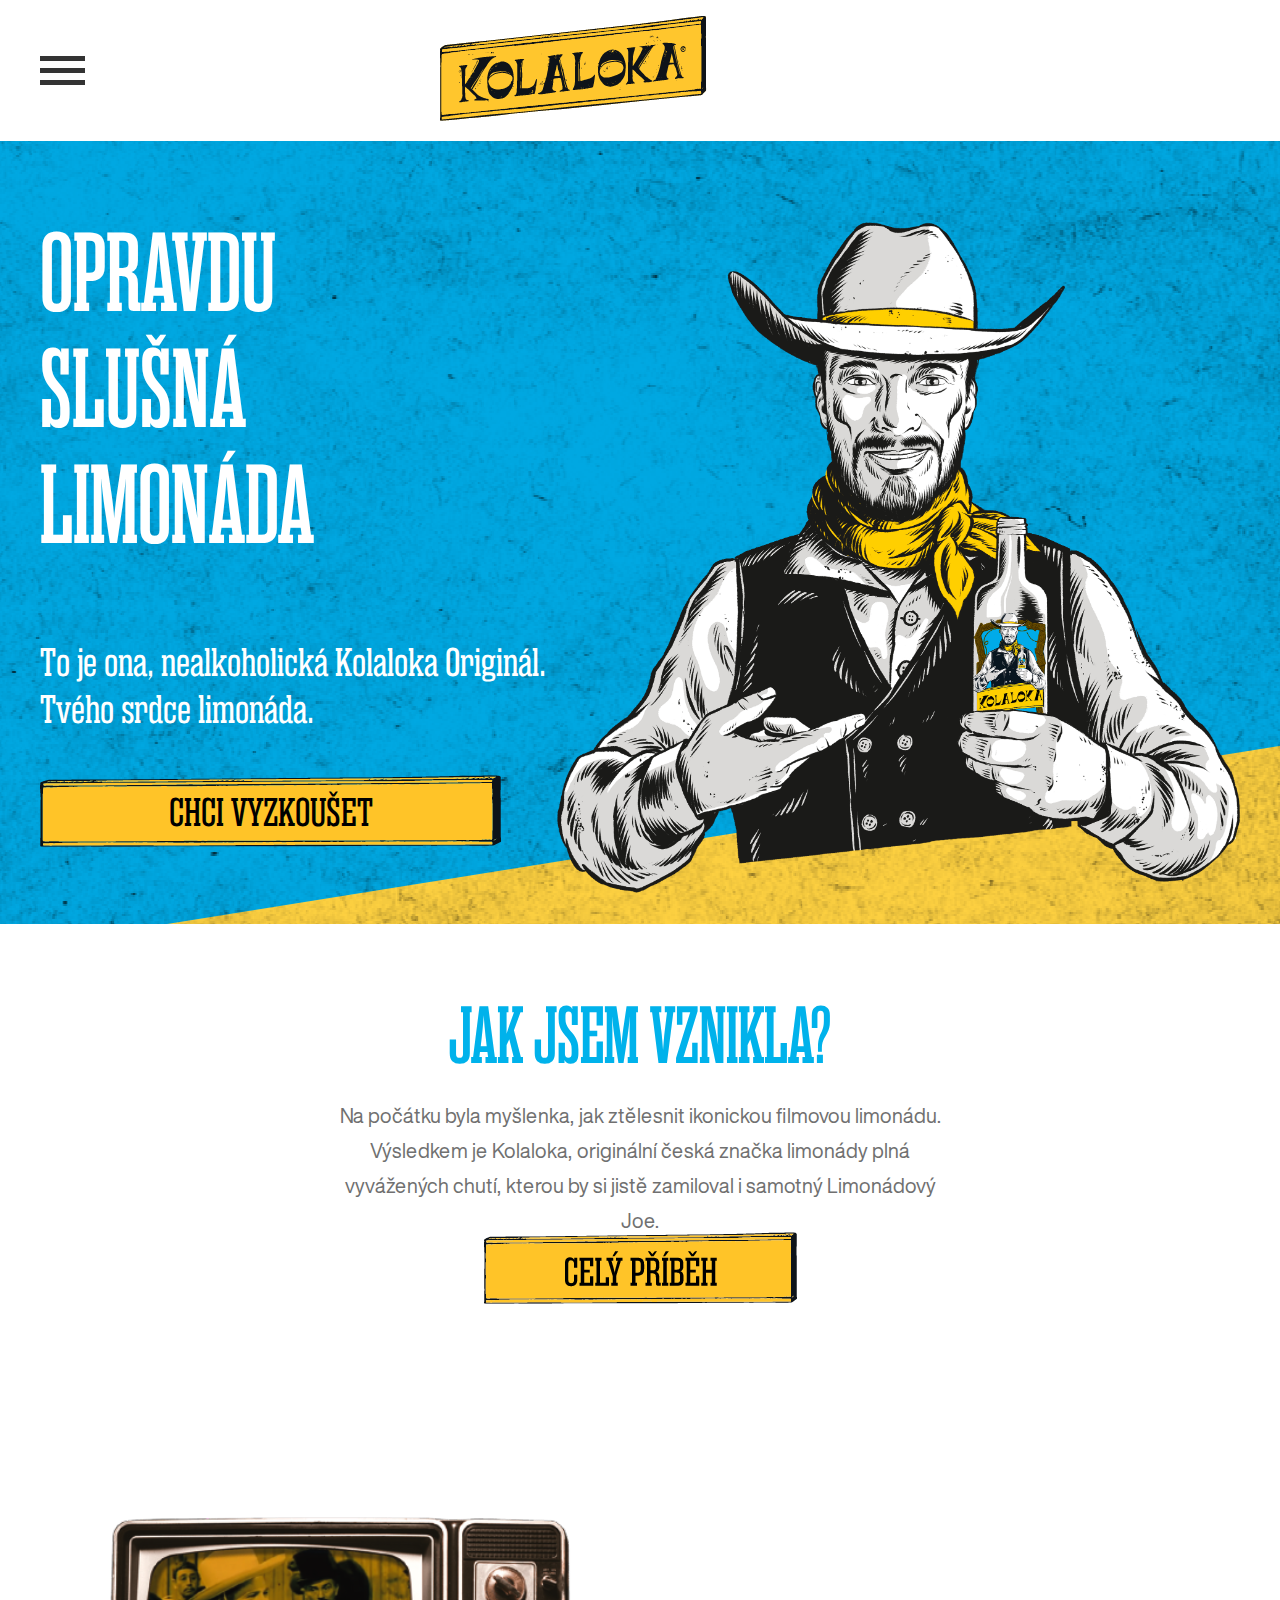
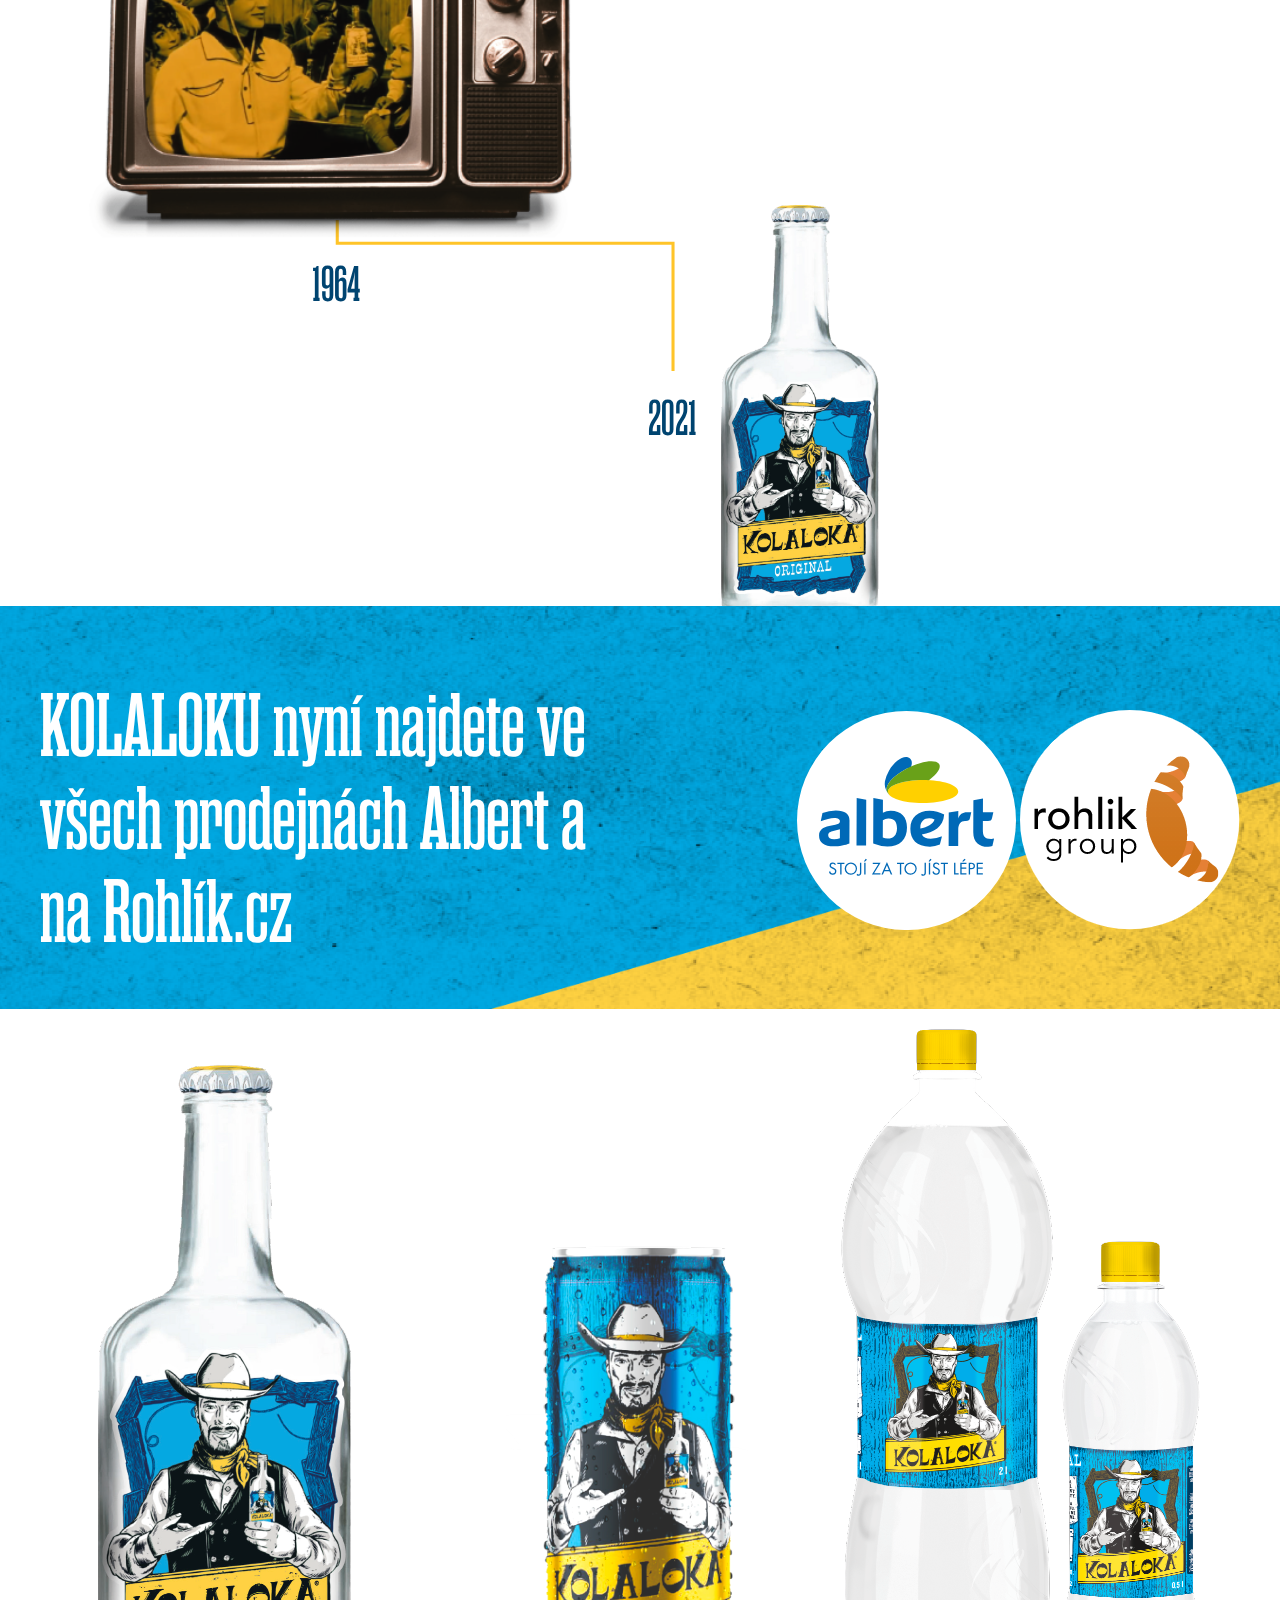
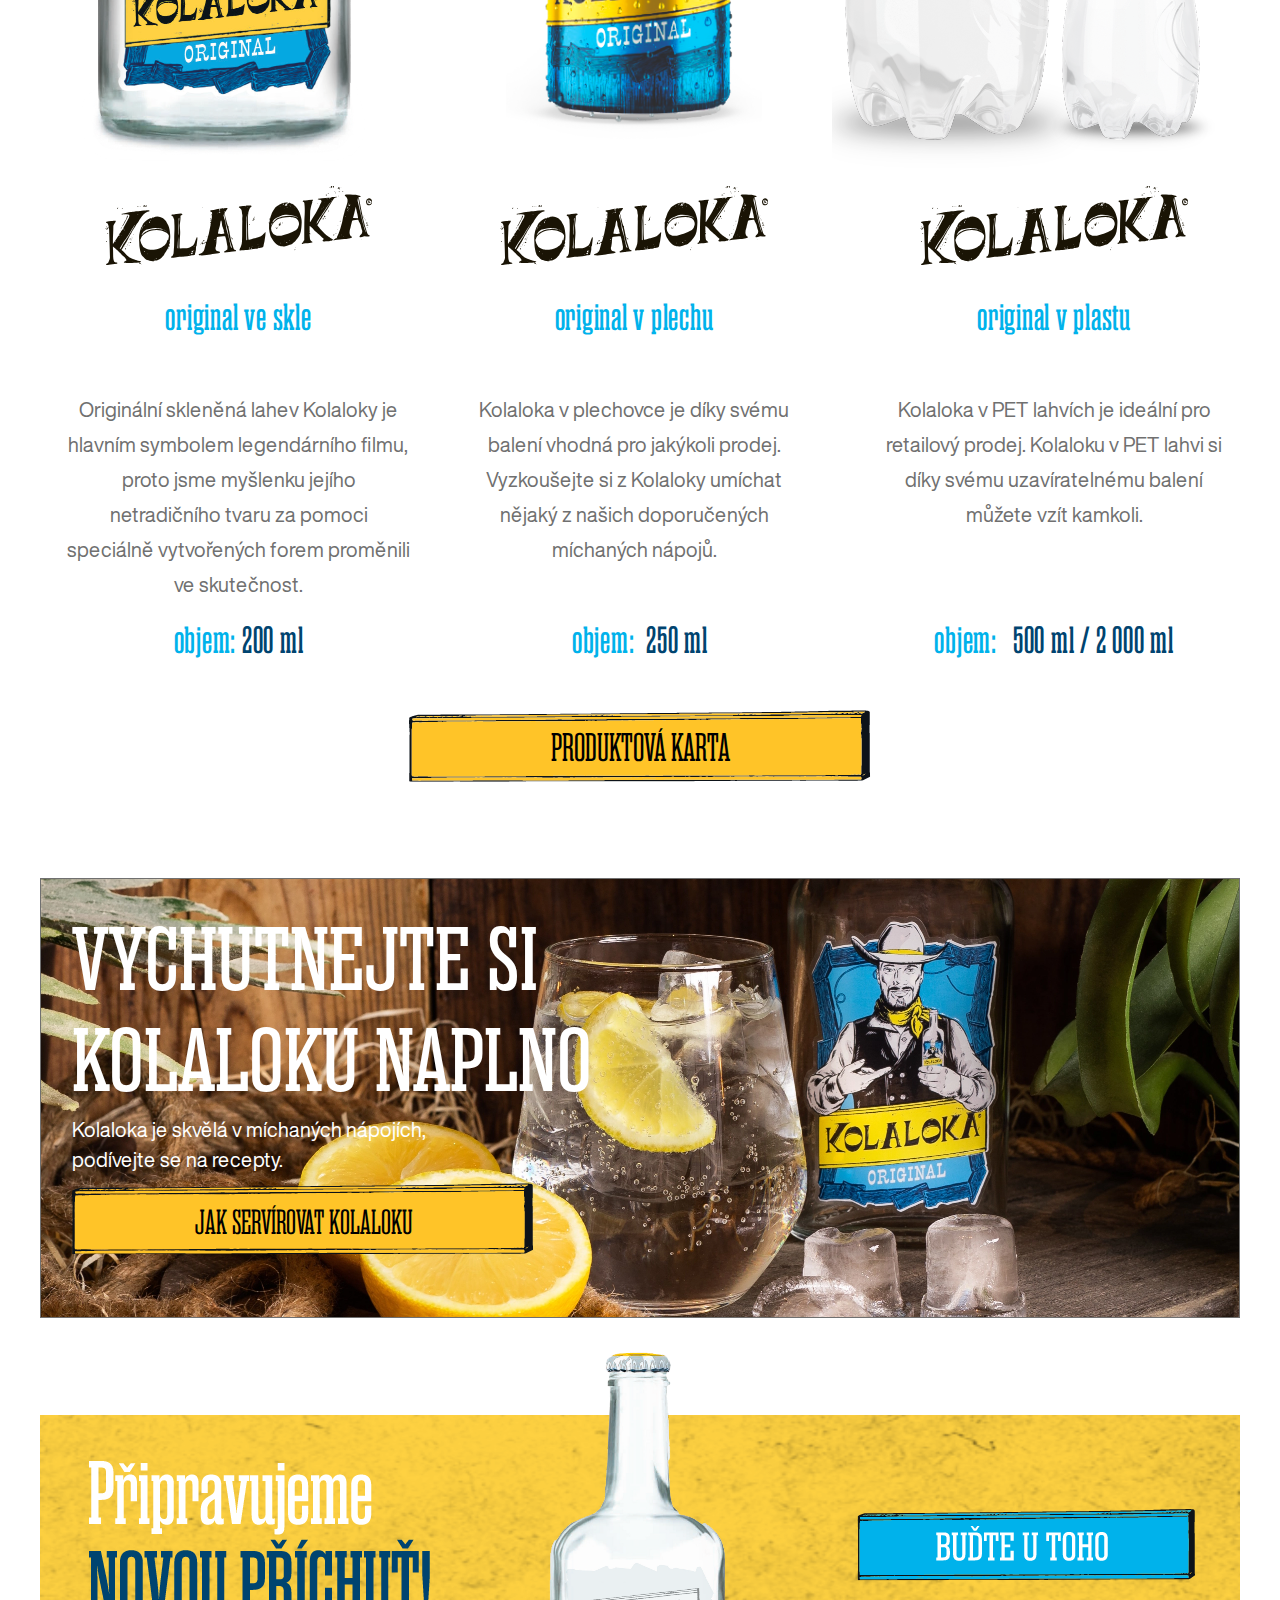
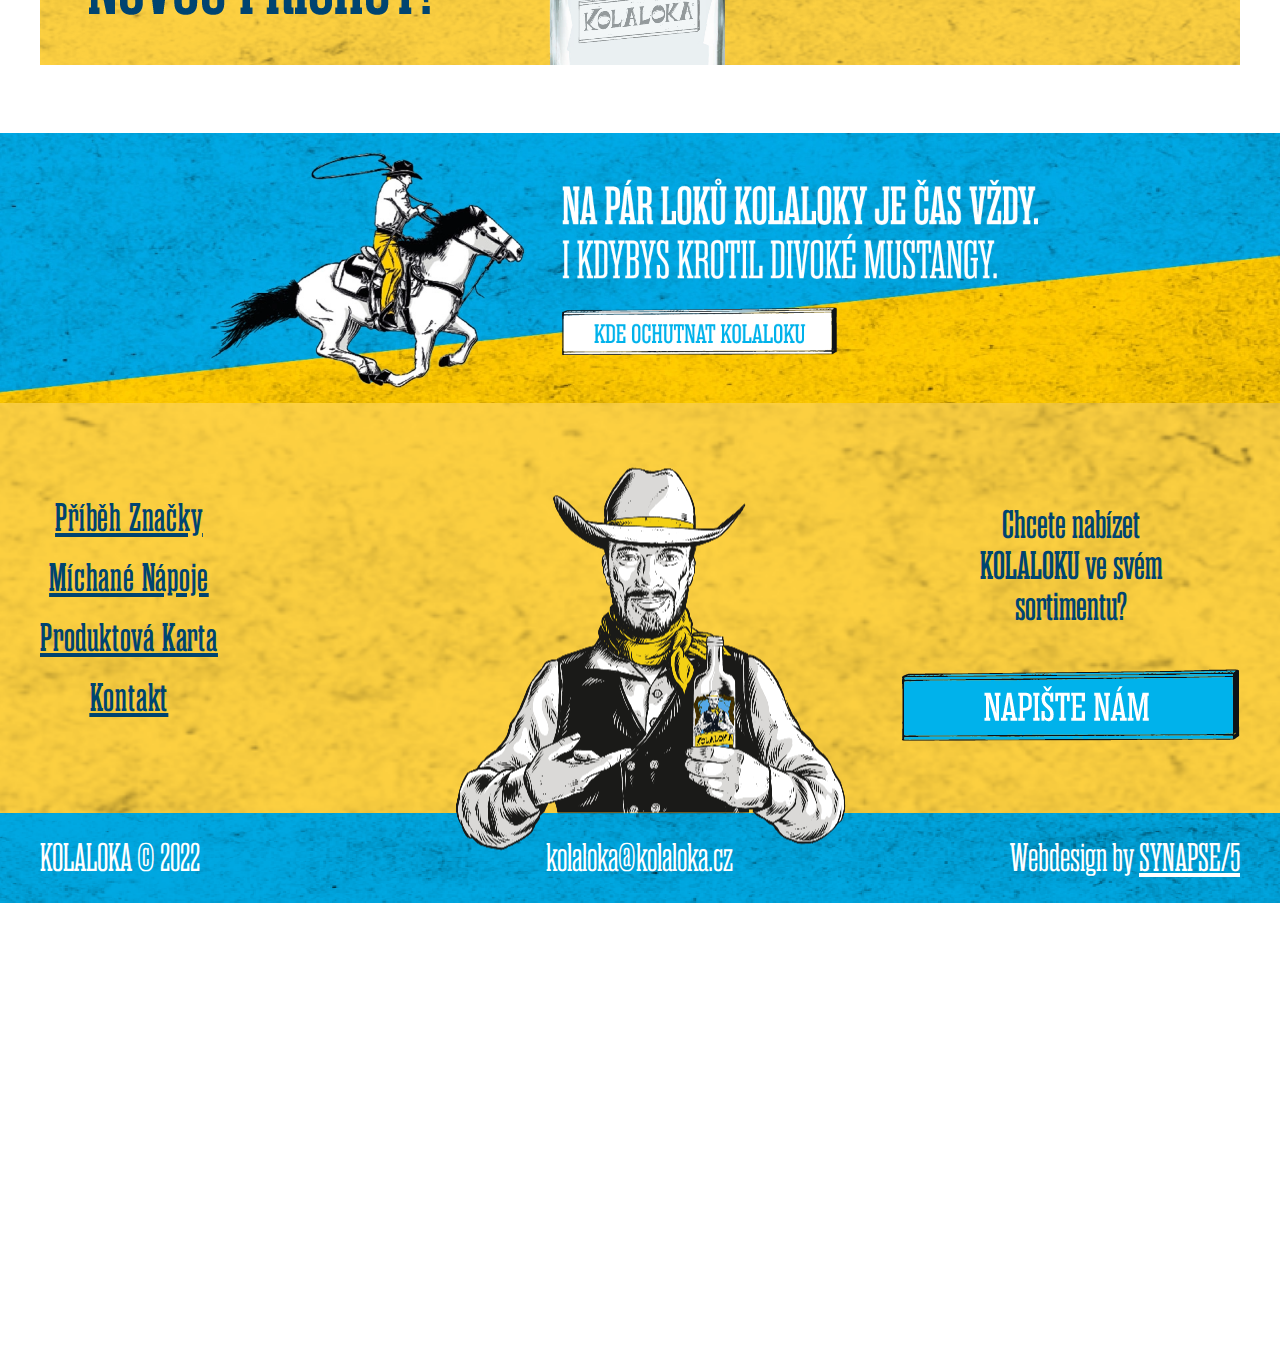
==== commit c894e5b6: "Add files via upload" ====
--- a/index.html
+++ b/index.html
@@ -15,7 +15,7 @@
     <link rel="stylesheet" href="./css/fontfamily.css" />
     <link rel="stylesheet" href="./scss/footer.css" />
     <link rel="stylesheet" href="./scss/index.css" />
-    
+    <link rel="stylesheet" href="./scss/">
 
 <!-- SASS/SCSS COMPILED FILES HERE -->
 
@@ -25,7 +25,7 @@
 <!-- JQUERRY  HERE -->
 
     <script src="https://ajax.googleapis.com/ajax/libs/jquery/3.6.0/jquery.min.js"></script>   
-    
+    <!-- Google tag (gtag.js) --> <script async src="https://www.googletagmanager.com/gtag/js?id=G-JW33ENEBDN"></script> <script> window.dataLayer = window.dataLayer || []; function gtag(){dataLayer.push(arguments);} gtag('js', new Date()); gtag('config', 'G-JW33ENEBDN'); </script>
     
 
     <!-- JAVASCRIPT  HERE -->
@@ -52,18 +52,7 @@
       <div class="divbodyborder">
         <div class="flexlist">
           <ul class="list">
-            <li class="listactive">
-              <a onclick="toggle(1);"
-                >KATEGORIE
-                <img
-                  src="./public/arrowrev.svg"
-                  style="
-                    z-index: 101;
-                    padding-left: 1rem;
-                    padding-bottom: 0.3rem;
-                  "
-              /></a>
-            </li>
+            
             <li class="list1"><a href="./pribeh.html" class="px40">Příběh značky</a></li>
             <li class="list1"><a href="./produktova_karta.html" class="px40">produktová karta</a></li>
             <li class="list1"><a href="./michane_napoje.html" class="px40">míchané nápoje</a></li>
@@ -151,14 +140,14 @@
   ">
     <h1  class="px112 rama_b">opravdu <br> slušná limonáda</h1>
     <h2  class="px40 rama_er">To je ona, nealkoholická Kolaloka Originál. <br> Tvého srdce limonáda. </h2>
-    <section class="element_border index_product">
-      <div class="button_card"><img src="./public/button/yellow.png" alt="" ><h3 class="rama_r px40">chci vyzkoušet</h3></div>
+   <section class="element_border index_product">
+    <div class="button_card"><img src="./public/button/yellow.png" alt="" ><h3 class="rama_r px40">      <a href="./produktova_karta.html" style="color: black; text-decoration:none">chci vyzkoušet</a></h3></div></a>
     </section>
 
 
   </div>
-<div style="width: 100%; ">
-  <img src="./public/index/kolaloka_char_header.png" class="him_resp" style="height: 719px; margin-top: 3.9rem;" alt="">
+<div style="width: 100%; " class="charakter">
+  <img src="./public/index/kolaloka_char_header.png" class="him_resp" style="height: 719px; margin-top: 3.9rem; object-fit: fill;" alt="">
 </div>
 
 </main>
@@ -168,7 +157,7 @@
   <div style="padding-bottom: 11rem;" class="mobile_pribeh_main">
   <h2 class="rama_sb px81 index_story_header">jak jsem vznikla?</h2>
   <p class="index_story">Na počátku byla myšlenka, jak ztělesnit ikonickou filmovou limonádu. Výsledkem je Kolaloka, originální česká značka limonády plná vyvážených chutí, kterou by si jistě zamiloval i samotný Limonádový Joe.</p>
-<div class="mobile_padding_index_story"><img src="./public/celypribeh.png" alt=""></div></div>
+<div class="mobile_padding_index_story"><a href="./pribeh.html" ><img src="./public/celypribeh.png" alt=""></a></div></div>
 <div class="mobilepribeh">
    <img src="./public/index/stroke.svg" alt="" class="linia">
   <img src="./public/index/telka.png" style="padding-left: 3rem;
@@ -193,7 +182,7 @@
 </section>
 
 
-<img src="./public/michanenapoje/bg.png" alt="" style="position: absolute; z-index: -1; margin-top: 0rem; width: 100%; height:403px;" >
+<img src="./public/michanenapoje/bg.png" class="albertbg" alt="" style="position: absolute; z-index: -1; margin-top: 0rem; width: 100%; height:403px;" >
 <section class="element_border rohlik" style="display: flex; flex-direction:row; margin-top: auto; margin-bottom: auto; justify-content: space-between; align-items: center;">
 <div style="margin-left:0; margin-top: 0rem;">
   <div class="index_where">
@@ -237,7 +226,7 @@
   <h3 style="text-align: center;
   font: normal normal 600 38px/44px Rama Slab M;
   letter-spacing: 0.76px;color: #004470;" class="px38">
-    200 ml
+    &nbsp;200 ml
   </h3>
 </div>
 </div>
@@ -260,12 +249,12 @@
   <h2 style="text-align: center;
   font: normal normal 600 38px/44px Rama Slab M;
   letter-spacing: 0.76px;color: #00B2EB;">
-    objem:
+   &nbsp; objem: 
   </h2>
   <h3 style="text-align: center;
   font: normal normal 600 38px/44px Rama Slab M;
   letter-spacing: 0.76px;color: #004470;">
-    250 ml
+  &nbsp;  250 ml
   </h3>
 </div>
 </div>
@@ -303,11 +292,11 @@
 </section>
 
 
-<section class="element_border index_product">
+<a href="./produktova_karta.html"><section class="element_border index_product">
   <div class="button_card_2">
     <img src="./public/button/yellow.png" alt="" ><h3 class="rama_r px40">produktová karta</h3>
   </div>
-</section>
+</section></a>
 
 <section class="element_border banner_padding" style="min-height: 440px;">
   <img src="./public/index/Jakservirovat.png" alt="" style="position: absolute; z-index: -2; width: 100%;
@@ -318,19 +307,24 @@
   <p>Kolaloka je skvělá v míchaných nápojích, podívejte se na recepty.</p>
 </div>
 
-<div class="button_banner"> <h3 class="rama_r px40">jak servírovat kolaloku</h3></div></div>
-</section>
-
-
-
-
+  <a href="./michane_napoje.html"><div class="button_banner "> <h3 class="rama_r px40">jak servírovat kolaloku</h3></div></a></div>
+</section>
+
+
+
+<!-- <section>
+  <img src="./public/mob/bg.png" alt="" style="position: absolute; max-width: 250px; height: 500px;" >
+  <a href="./pripravujeme.html"><div class="button_card_3" >
+    <img src="./public/button/blue.png" alt="" ><h3 class="rama_r px40">produktová karta</h3>
+  </div></a>
+</section> -->
 
 <section class="element_border bann_height" style="min-height: 363px;" >
-  <img src="./public/index/novaprichut.png" alt="" style=" width:100%">
-</section>
-
-<section style="padding-top:4rem;">
-  <img src="./public/index/kdeochutnat.png" style=" width:100%" alt="">
+ <a href="./pripravujeme.html"><img src="./public/index/novaprichut.png" alt="" style=" width:100%"></a> 
+</section>
+
+<section style="padding-top:4rem; ">
+ <a href="./kde_koupit.html"> <img src="./public/index/kdeochutnat.png" style=" width:100%; display: block;" alt=""></a>
 </section>
 
 <section style="height: 960px; width:100%;">
@@ -344,10 +338,10 @@
 <img src="./public/footerbg.png" alt="" class="footer_bg">
 <section class="element_border footer_section" >
 <div class="rama_semibold footer_section_1 ">
-  <a href="" style="color: #004470;">Příběh KOLALOKY</a>
-   <a href="" style="color: #004470;">Složení</a>
-    <a href="" style="color: #004470;">Sortiment</a>
-     <a href="" style="color: #004470;">Kontakt</a>
+  <a href="./pribeh.html" style="color: #004470;">Příběh Značky</a>
+   <a href="./michane_napoje.html" style="color: #004470;">Míchané Nápoje</a>
+    <a href="./produktova_karta.html" style="color: #004470;">Produktová Karta</a>
+     <a href="./kontakt.html" style="color: #004470;">Kontakt</a>
 </div>
 
  <div class="footer_section_2">
@@ -359,7 +353,7 @@
   <h2 style="
 font-size: 40px;
 color: #004470;" class="rama_semibold ">Chcete nabízet KOLALOKU ve svém sortimentu?</h2>
-  <img src="./public/footerbutton.png" alt="">
+  <a href="./kontakt.html"><img src="./public/footerbutton.png" alt=""></a>
 </div>
 </section>
   
@@ -367,8 +361,8 @@
 <img src="./public/copyrightbg.png" alt="" class="copyright_img">
 <footer class="element_border copyright">
 
-  <h2 class="cp1 rama_r px40"> KOLALOKA © 2022 </h2>
-  <h2 class="cp2 rama_r px40"> kolaloka@kolaloka.cz</h2>
+<h2 class="cp1 rama_r px40" > KOLALOKA © 2022 </h2>
+  <h2 class="cp2 rama_r px40" ><a href="mailto:kolaloka@kolaloka.cz" style="color: white; text-decoration:none">kolaloka@kolaloka.cz</a> </h2>
   <h2 class="cp3 rama_r px40">Webdesign by <a href="https://www.synapse5.com/">SYNAPSE/5</a></h2>
 
 </footer>
--- a/css/navbar.css
+++ b/css/navbar.css
@@ -1,3 +1,7 @@
+.button_card h3{
+  font-family: 'Rama Slab E' !important;
+}
+
 .menu_overlay {
   width: 100%;
   max-width: 1920px;
@@ -37,7 +41,7 @@
 .list li {
   list-style-type: none;
   height: 90px;
-  width: 300px;
+  width: 400px;
   padding: 5px;
   text-transform: uppercase;
  
@@ -91,6 +95,12 @@
   transition: .6s ease opacity,.6s ease transform;
 }
 
+.list1 a{
+  text-align: center;
+  font-size: 60px !important;
+  line-height: 60px !important;
+}
+
 .list2{
   display:block;
   transition: .6s ease opacity,.6s ease transform;
@@ -109,19 +119,7 @@
     display: block;
   }
   
-  .list1{
-    display:none;
-   
-  }
   
-  .list2{
-    display:none;
-    
-  }
-  
-  .list3{
-    display:none;
-  }
   
     .list {
       display: flex;
@@ -137,7 +135,7 @@
   }
   
   .list li {
-  height: 35px;
+  height: 95px;
   }
 
 }
@@ -147,23 +145,12 @@
   display: block;
 }
 
-.list1{
-  display:none;
- 
-}
 
-.list2{
-  display:none;
-  
-}
-
-.list3{
-  display:none;
-}
 
   .list {
     display: flex;
     flex-direction: column;
+    padding-left: 0;
   }
 
 
@@ -175,16 +162,30 @@
 }
 
 .list li {
-height: 35px;
+height: 95px;
 }
 }
 
 
 @media (max-width:489px){
-  .nav{
+
+
+  
+  .list{
+    padding-left: 0;
+  }
+}
+
+@media (max-width:1000px) {
+  .cetnterr{
+    text-align: center !important;
+  }
+}
+
+@media (max-width:600px) {
+    .nav{
     grid-template-columns: 1fr !important;
   }
-
   .nav div{
     margin-inline: auto;
   }
--- a/scss/footer.css
+++ b/scss/footer.css
@@ -127,7 +127,10 @@
     font-size: calc(25px + 15 * (100vw - 300px) / 1620) !important;
   }
 }
-@media (max-width: 500px) {
+@media (max-width: 600px) {
+  .footer_section_3 img {
+    width: 250px;
+  }
   .copyright {
     flex-direction: column;
   }
@@ -160,7 +163,7 @@
     height: 214px;
   }
 }
-@media (max-width: 428px) {
+@media (max-width: 500px) {
   .footer_section_2 {
     transform: translateY(584px) !important;
   }
--- a/scss/index.css
+++ b/scss/index.css
@@ -6,7 +6,7 @@
 }
 
 .indexheader_container_img {
-  min-height: 783px;
+  height: 783px;
   position: absolute;
   width: 100%;
 }
@@ -153,11 +153,70 @@
   padding-top: 0.8rem;
 }
 
+.button_card_3 {
+  position: relative;
+  display: flex;
+  justify-content: center;
+  align-items: center;
+  margin-inline: auto;
+}
+.button_card_3 img {
+  width: 250px !important;
+}
+.button_card_3 h3 {
+  position: absolute;
+  text-transform: uppercase;
+  color: black;
+  margin-inline: auto;
+  text-align: center;
+  margin: 0;
+  line-height: 0;
+}
+
+.button_card_2 img {
+  content: url("/public/button/yellow.png");
+}
+
+.button_card_2:hover {
+  transition-delay: 250ms;
+  transition: all 250ms;
+}
+.button_card_2:hover img {
+  content: url("/public/button/blue.png");
+}
+.button_card_2:hover h3 {
+  color: white;
+  padding-top: 0rem !important;
+}
+
+.button_card img {
+  content: url("/public/button/yellow.png");
+}
+
+.button_card:hover {
+  transition-delay: 250ms;
+  transition: all 250ms;
+  padding-bottom: 1rem;
+  padding-top: 0rem !important;
+}
+.button_card:hover img {
+  padding-top: 1rem;
+  content: url("/public/button/blue.png");
+}
+.button_card:hover a {
+  color: white !important;
+}
+
+.button_card_ani:hover {
+  transition-delay: 250ms;
+  transition: all 250ms;
+  content: url("/public/button/blue.png");
+}
+
 .index_hero h2 {
   text-align: left;
   letter-spacing: 0px;
   color: #FFFFFF;
-  text-transform: uppercase;
   width: 508px;
   line-height: 47px;
 }
@@ -197,7 +256,11 @@
     background-size: 100% 100%;
   }
 }
-@media (max-width: 471px) {
+@media (max-width: 600px) {
+  .charakter {
+    display: flex;
+    justify-content: center;
+  }
   .button_card img {
     width: 100%;
   }
@@ -221,9 +284,10 @@
   .him_resp {
     width: 300px !important;
     height: 100% !important;
-    padding-top: 1.4rem;
+    /*  padding-top: 1.4rem; */
     -o-object-fit: contain;
        object-fit: contain;
+    margin-top: 0rem !important;
   }
   .main_hd {
     grid-template-columns: 1fr !important;
@@ -237,10 +301,12 @@
     text-align: center;
   }
   .index_hero h1 {
-    text-align: center;
+    font-size: 100px !important;
+    text-align: center;
+    margin-bottom: 0 !important;
   }
   .indexheader_container_img {
-    min-height: 1219px;
+    min-height: 908px;
     position: absolute;
     width: 100%;
     -o-object-fit: cover;
@@ -258,6 +324,7 @@
   }
   .container2 {
     margin-inline: auto;
+    grid-row-start: 2;
   }
   .margin_inline_m {
     margin-inline: auto;
@@ -266,7 +333,7 @@
     font-size: 61px !important;
   }
   .main_text {
-    padding-top: 8rem;
+    padding-top: calc(10px + 40 * (100vw - 300px) / 300) !important;
     margin-inline: auto;
     text-align: center;
   }
@@ -314,4 +381,169 @@
     width: 250px;
     height: 118px;
   }
+}
+@media (min-width: 600px) and (max-width: 1100px) {
+  .charakter {
+    display: flex;
+    justify-content: center;
+  }
+  .button_card img {
+    width: 100%;
+  }
+  .resp {
+    width: 100% !important;
+  }
+  .bann_height {
+    min-height: 0 !important;
+  }
+  .p_resp {
+    width: auto !important;
+    height: auto !important;
+  }
+  .index_where {
+    height: auto !important;
+    width: auto !important;
+  }
+  .rohlik {
+    flex-direction: column !important;
+  }
+  .him_resp {
+    width: 300px !important;
+    height: 100% !important;
+    padding-top: 1.4rem;
+    margin-top: -1.1rem !important;
+    -o-object-fit: contain;
+       object-fit: contain;
+  }
+  .main_hd {
+    grid-template-columns: 1fr !important;
+    height: inherit;
+  }
+  .index_hero {
+    width: 100% !important;
+  }
+  .index_hero h2 {
+    width: 100%;
+    text-align: center;
+  }
+  .index_hero h1 {
+    text-align: center;
+    width: 90% !important;
+    margin-inline: auto;
+  }
+  .indexheader_container_img {
+    min-height: 904px;
+    position: absolute;
+    width: 100%;
+    -o-object-fit: cover;
+       object-fit: cover;
+  }
+  .px40 {
+    font-size: 30px !important;
+  }
+  .navbar {
+    grid-template-columns: 1fr 1fr 1fr;
+  }
+  .button_card {
+    width: 250px;
+    margin-inline: auto;
+  }
+  .container2 {
+    margin-inline: auto;
+  }
+  .margin_inline_m {
+    margin-inline: auto;
+  }
+  .px81 {
+    font-size: 61px !important;
+  }
+  .main_text {
+    padding-top: 8rem !important;
+    margin-inline: auto;
+    text-align: center;
+  }
+  .index_story {
+    width: 95%;
+    margin-inline: auto;
+    text-align: center;
+  }
+  .mobile_padding_index_story {
+    padding-top: 0rem;
+    padding-bottom: 2rem;
+  }
+  .main_text {
+    flex-direction: column;
+  }
+  .mobilepribeh {
+    display: none;
+  }
+  .mobile_pribeh_main {
+    padding-bottom: 2rem !important;
+  }
+  .px90 {
+    font-size: 70px !important;
+  }
+  .albert_pad {
+    margin-top: 0 !important;
+    margin-inline: auto !important;
+    display: flex;
+    flex-direction: row;
+    justify-content: center;
+  }
+  .albert_pad img {
+    padding-left: 2rem;
+    padding-right: 2rem;
+  }
+  .albertbg {
+    height: 506px !important;
+    -o-object-fit: cover !important;
+       object-fit: cover !important;
+  }
+  .index_where h2 {
+    margin-top: 4rem;
+    text-align: center;
+  }
+  .button_card_2 {
+    width: 100%;
+  }
+  .button_card_2 img {
+    width: 260px;
+  }
+  .banner_div h2 {
+    display: contents;
+    font-size: 45px !important;
+    text-align: center !important;
+  }
+  .banner_div p {
+    width: 250px;
+    height: 118px;
+  }
+}
+@media (min-width: 1100px) and (max-width: 1300px) {
+  .main_text {
+    flex-direction: column;
+  }
+  .mobile_pribeh_main {
+    padding-bottom: 1rem;
+  }
+  .mobilepribeh {
+    padding-bottom: 10rem;
+  }
+  .index_story_header {
+    text-align: center;
+    margin-bottom: 0;
+  }
+  .index_story {
+    text-align: center;
+    margin-inline: auto;
+    width: 612px;
+    height: 105px;
+  }
+  .mobile_padding_index_story {
+    display: flex;
+    justify-content: center;
+  }
+  .him_resp {
+    height: 572px;
+  }
 }/*# sourceMappingURL=index.css.map */